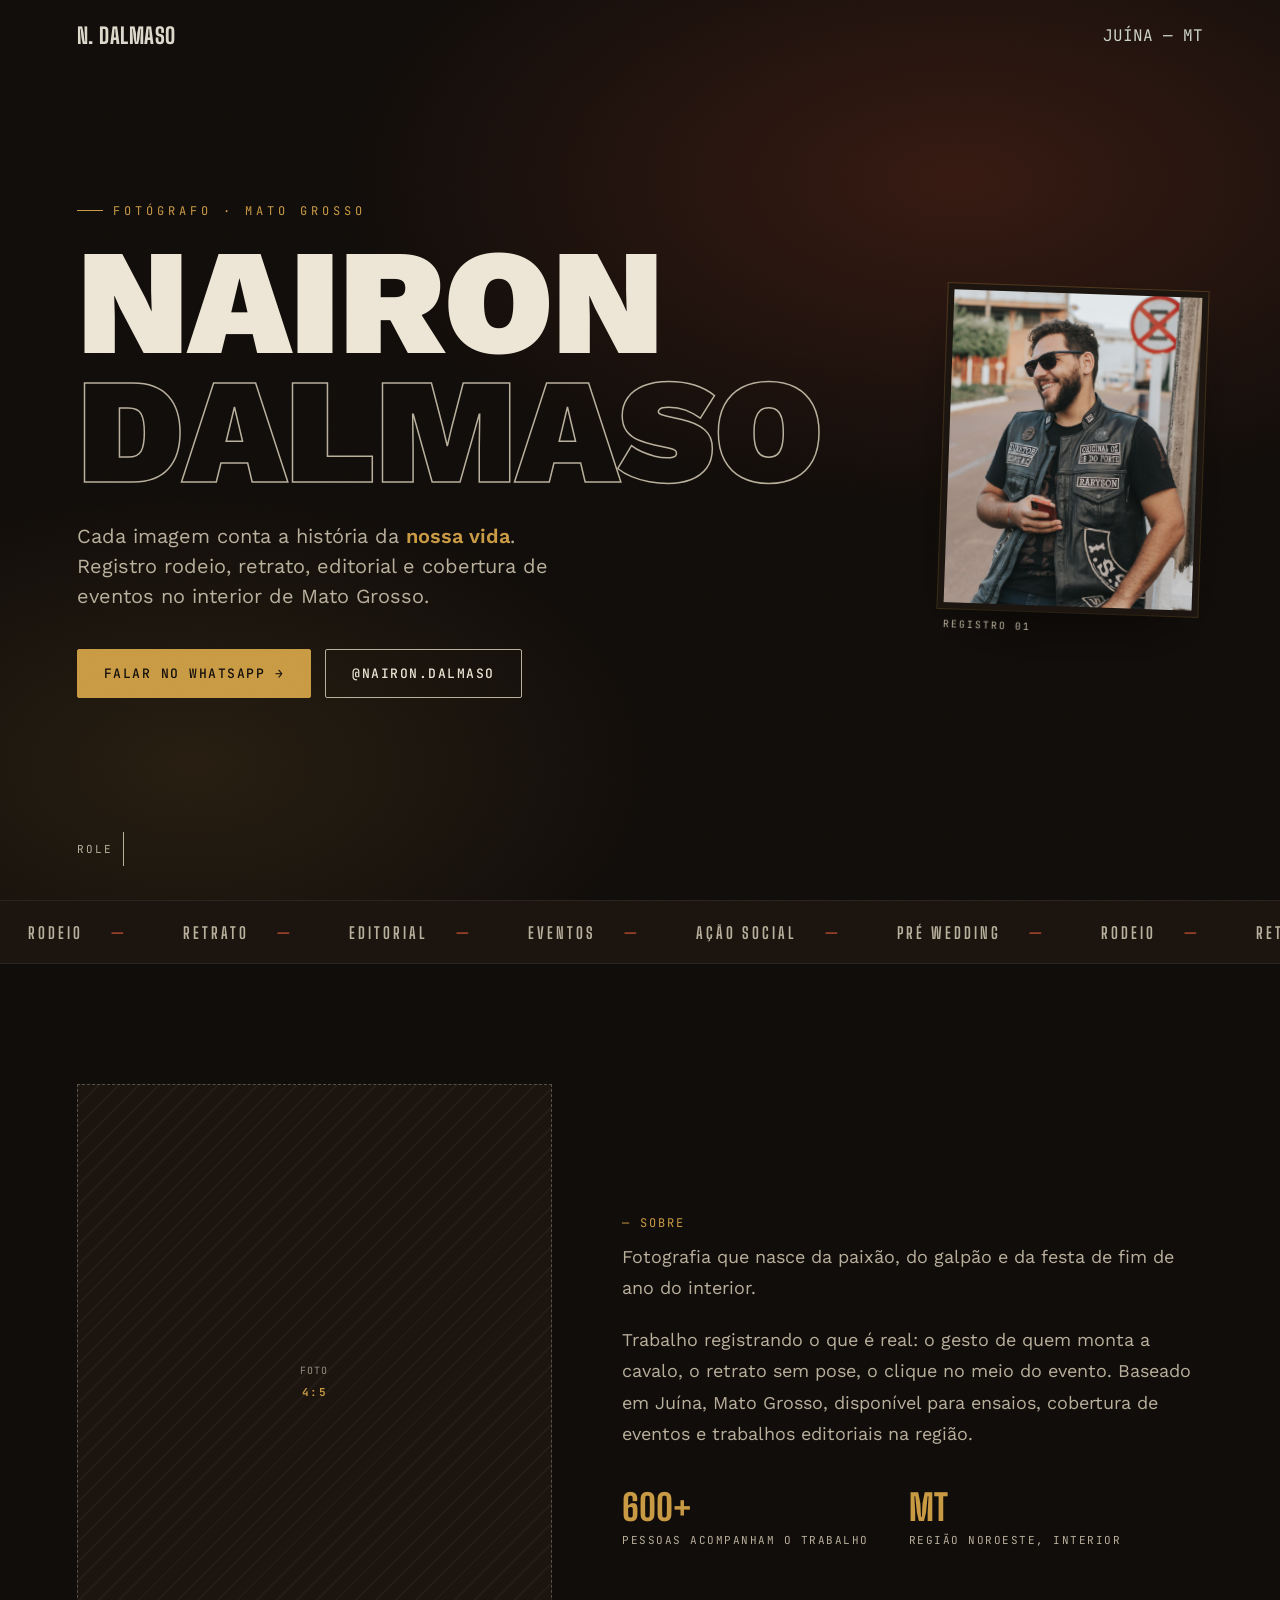
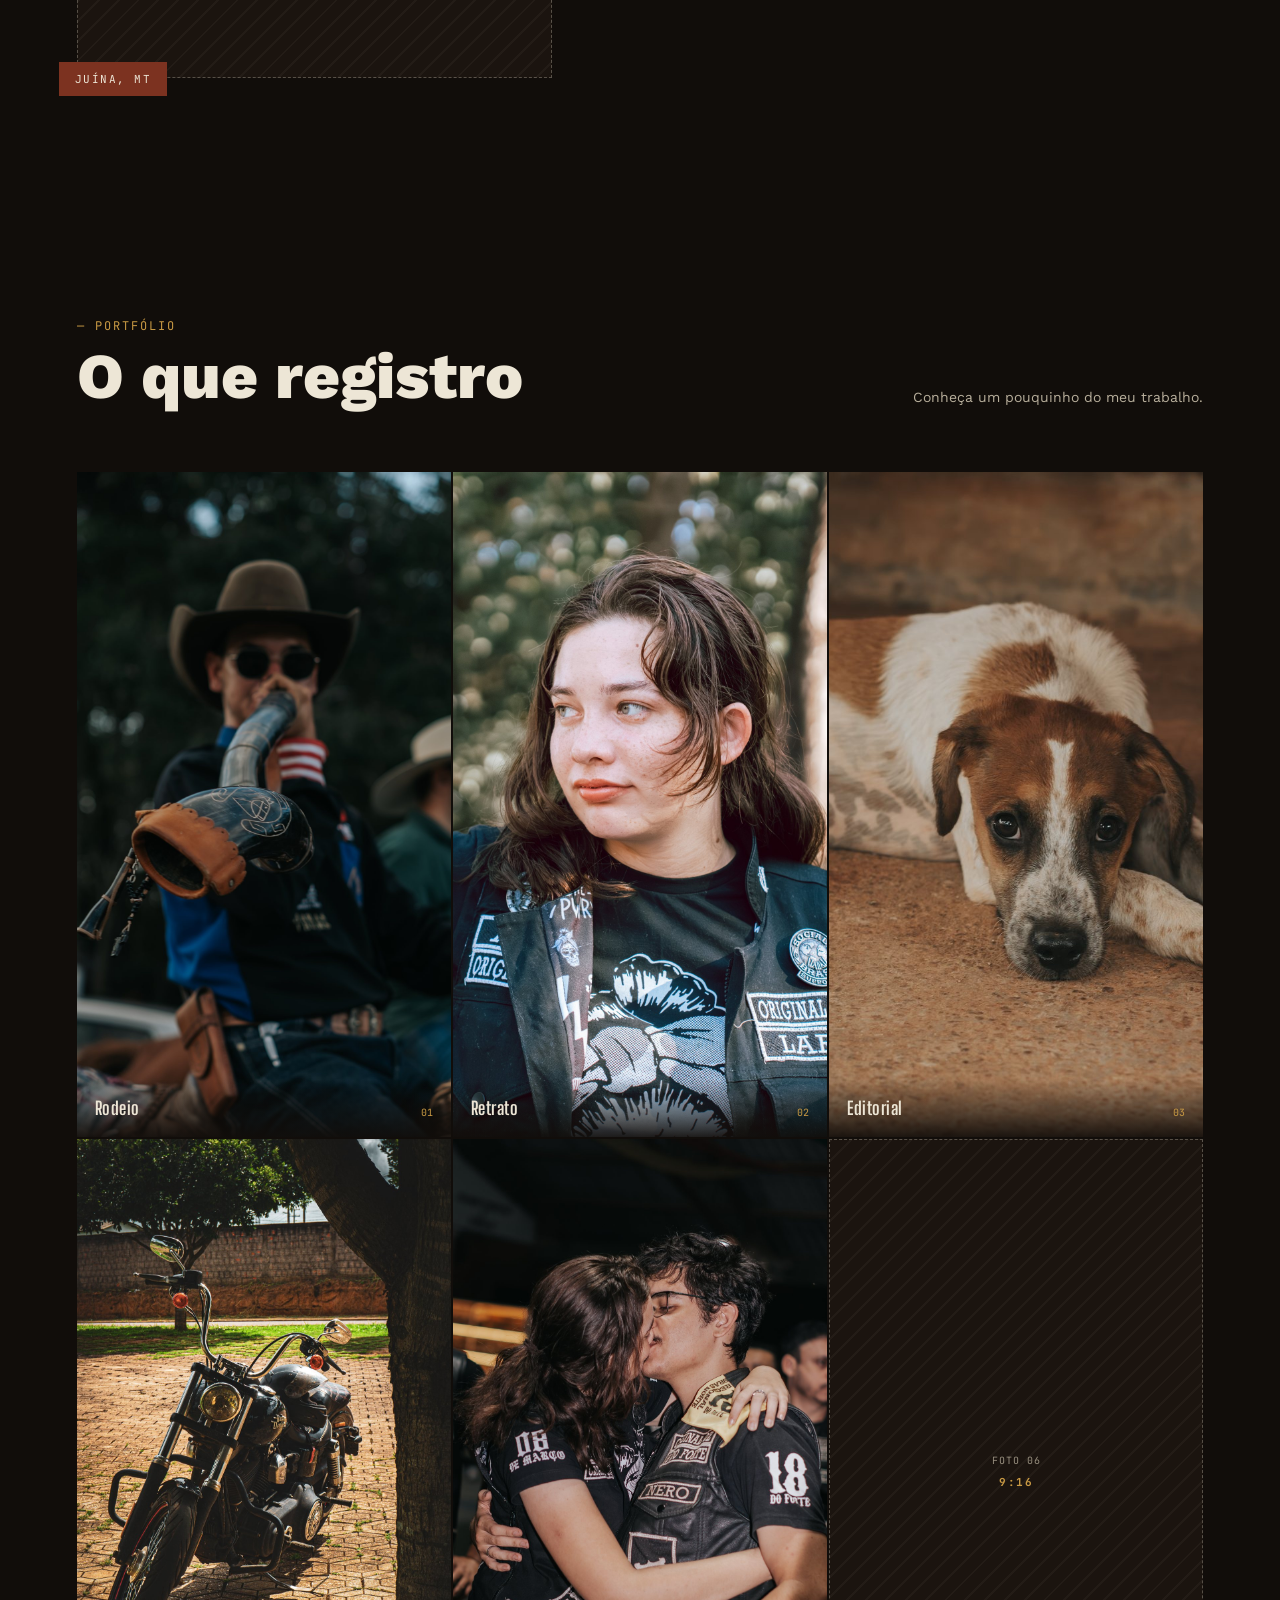
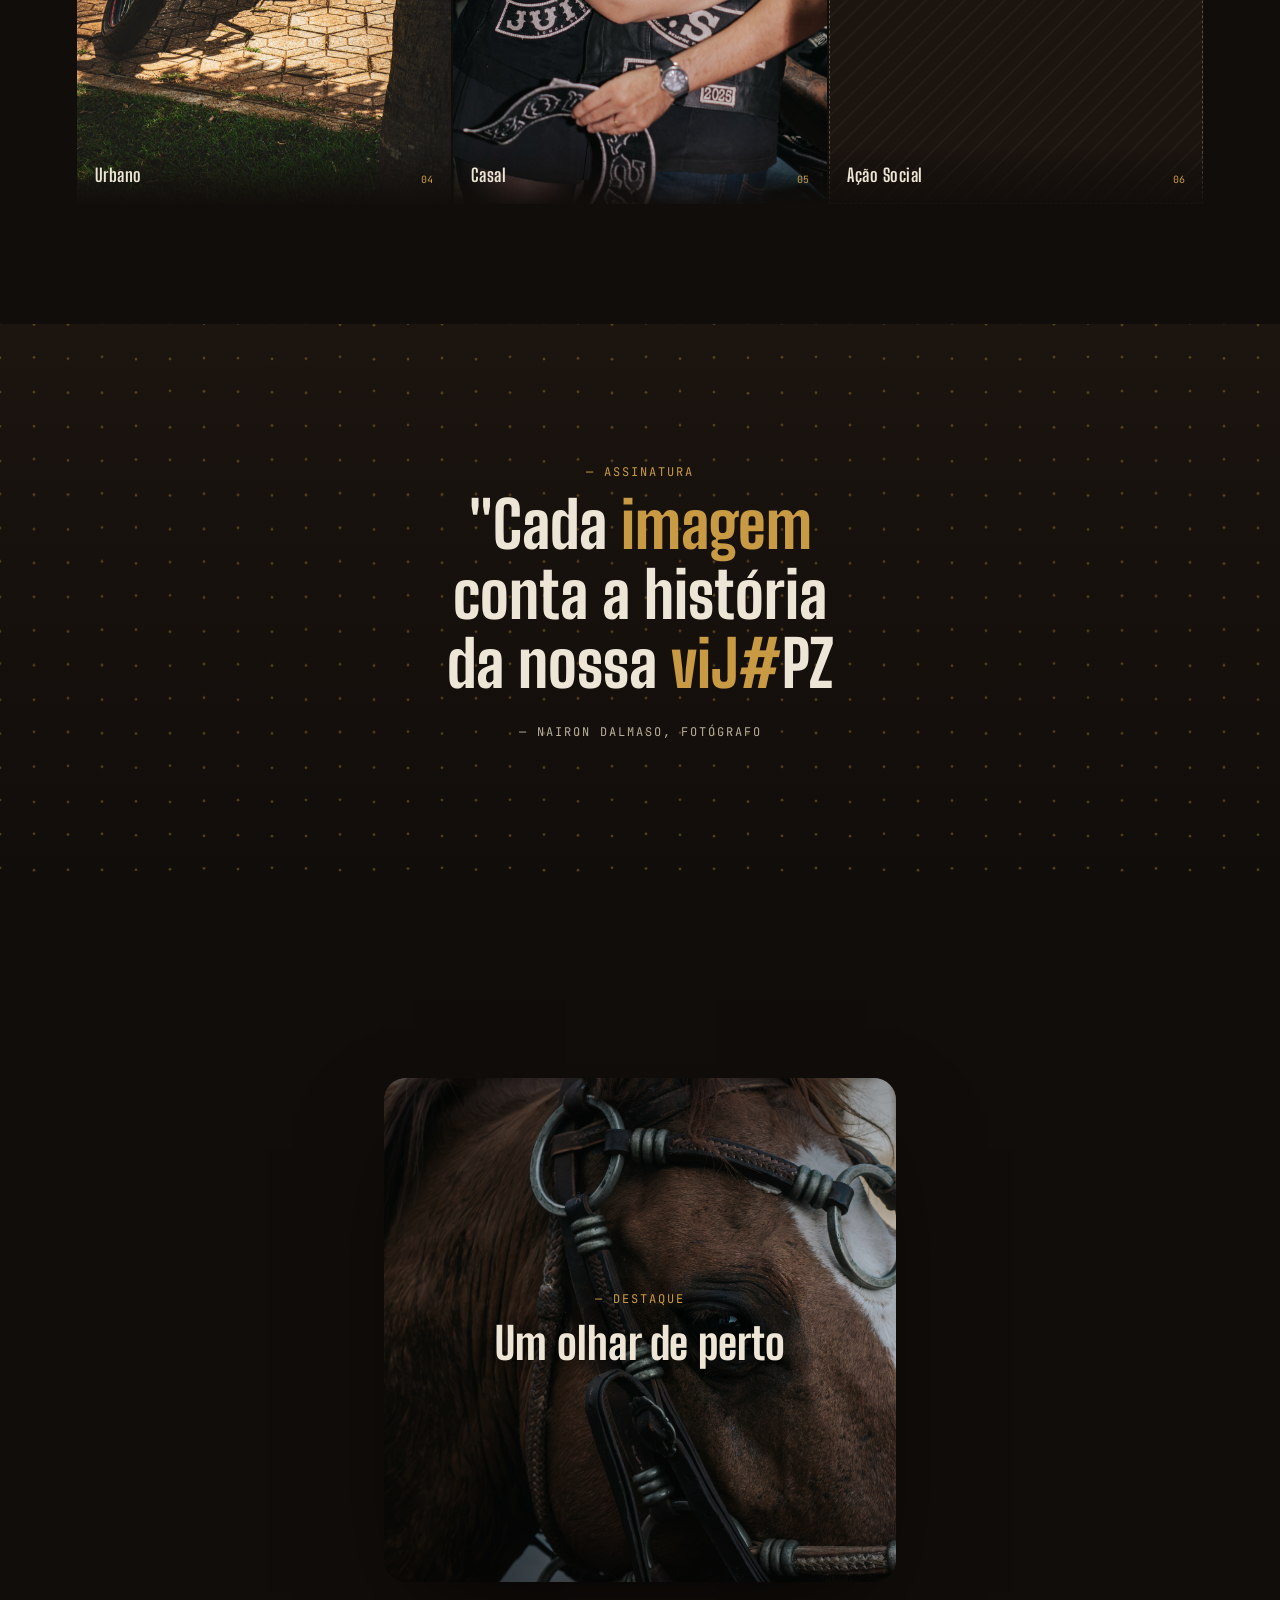
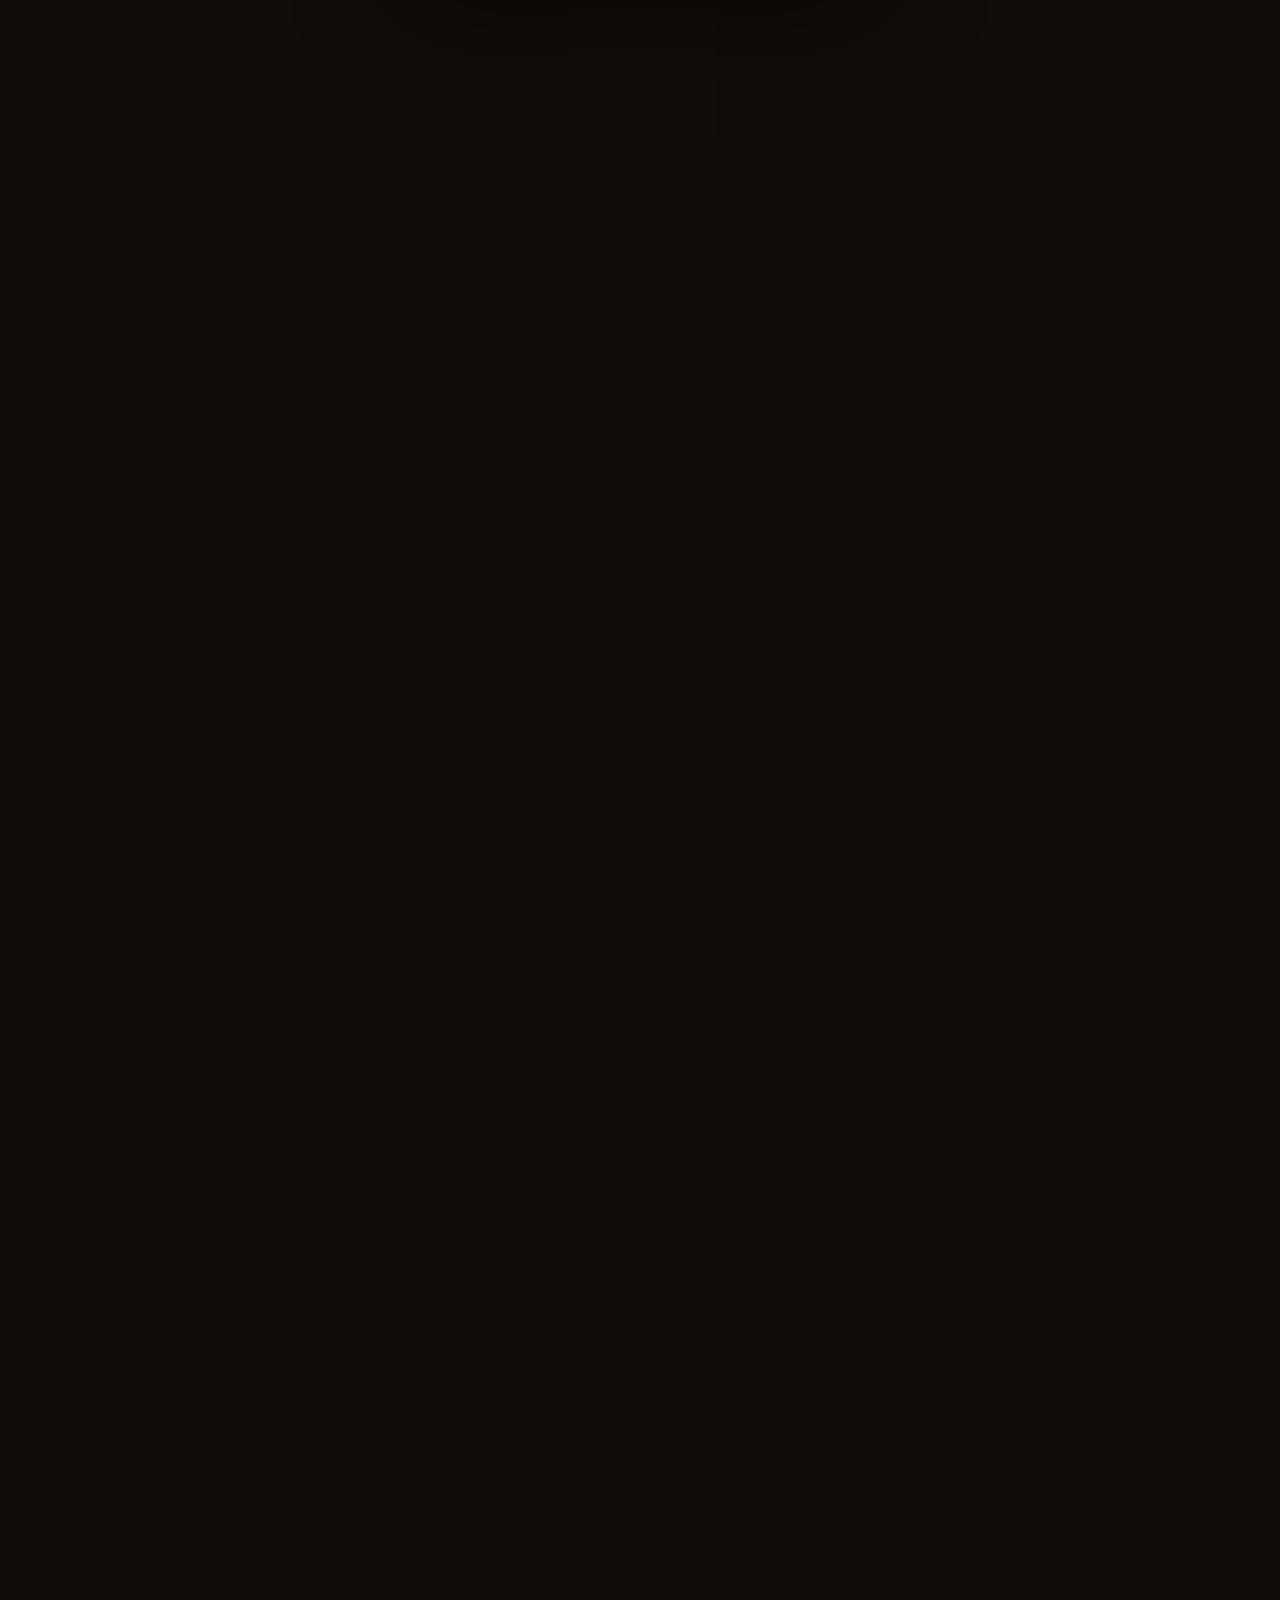
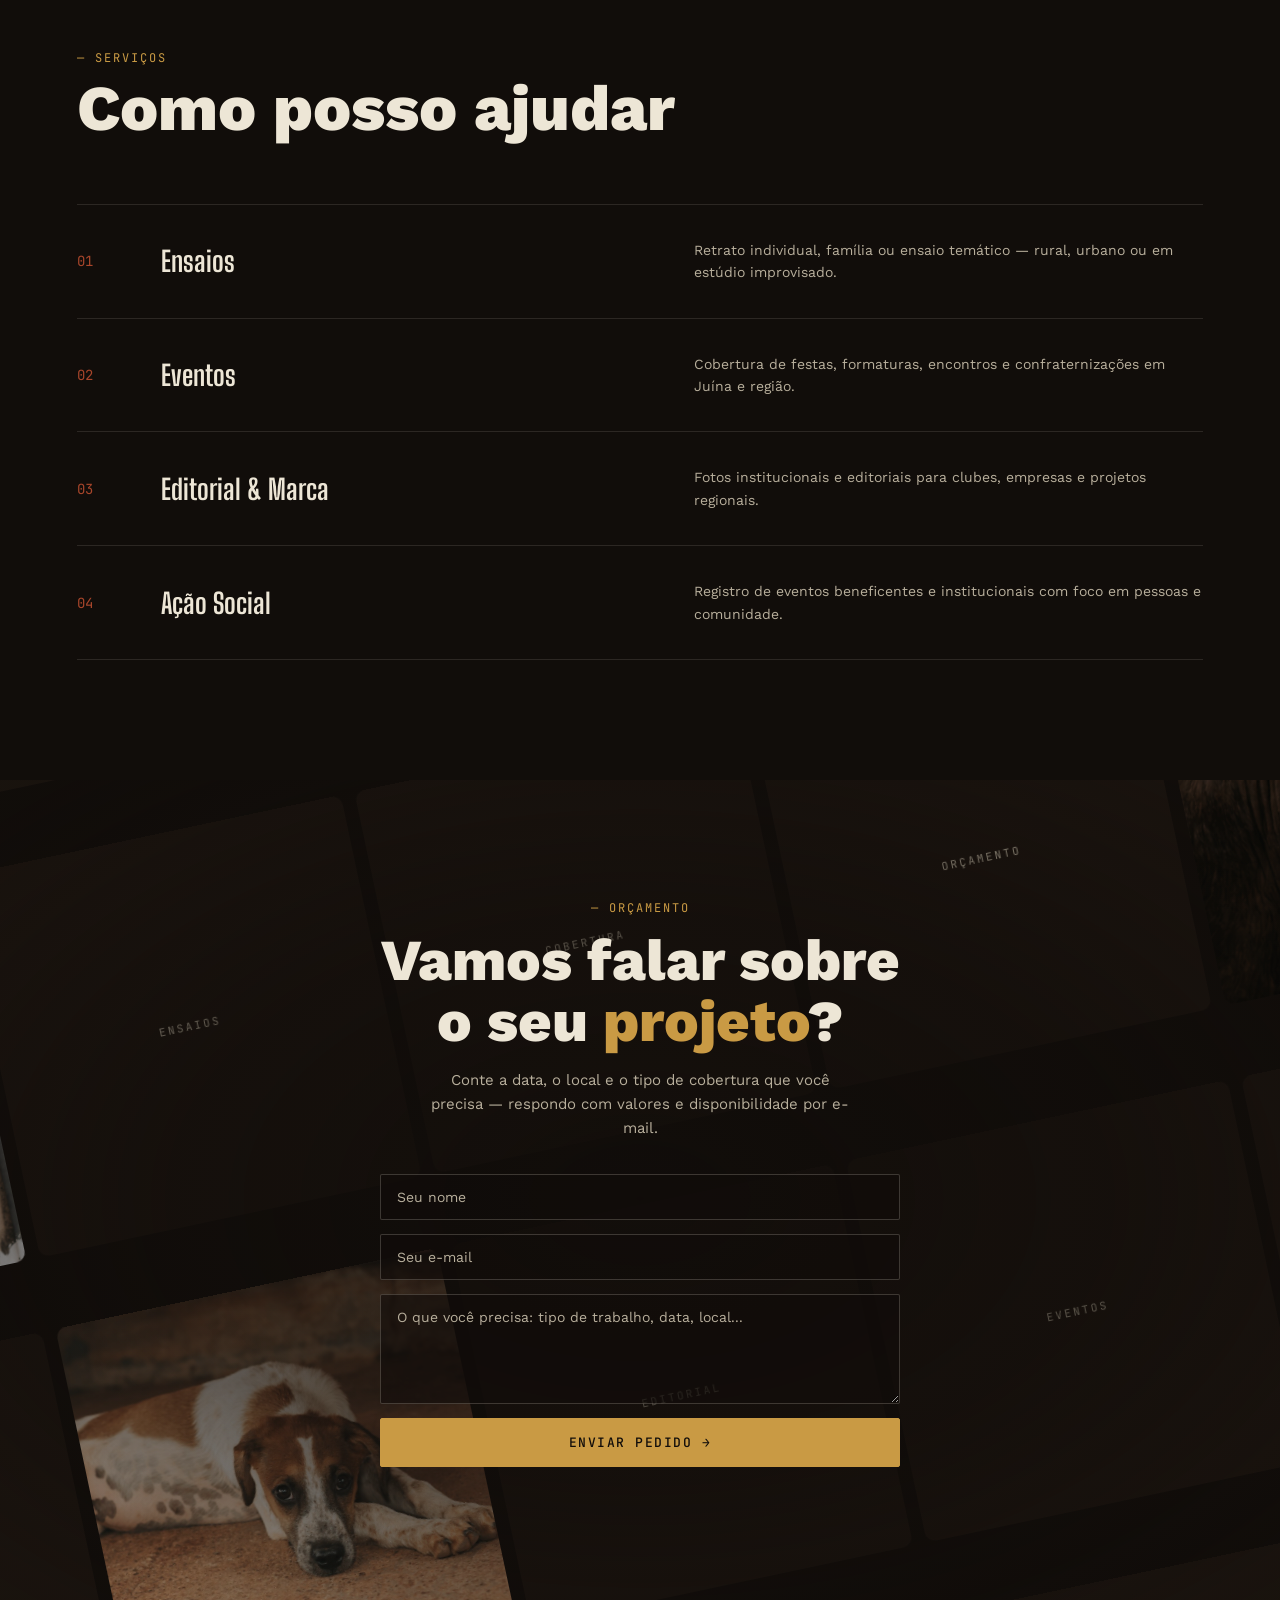
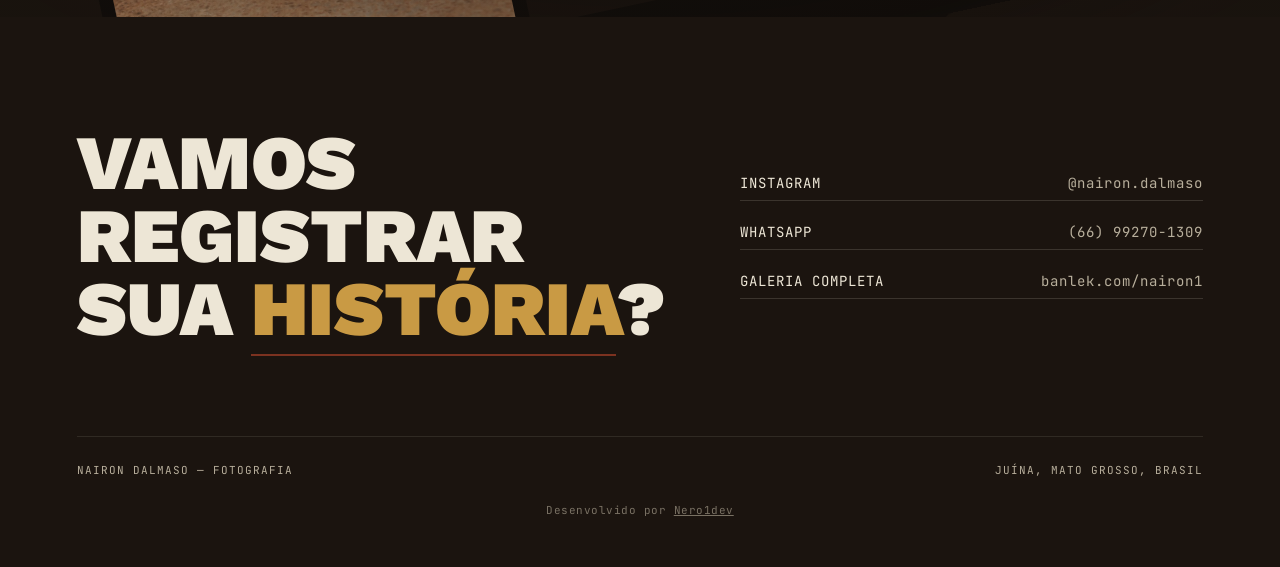
==== index.html @ f79891b9 "Separate CSS and classic JS into external files Splits the inline <style> block into style.css and t" ====
<!--
  ============================================================
  LANDING PAGE — NAIRON DALMASO (FOTOGRAFIA)
  ============================================================
  Guia rápido pra editar:
  - Cores/fontes: lá em cima no <style>, dentro de ":root"
  - Trocar foto: procure uma div com classe "ph" (placeholder)
    e troque por: <img src="sua-foto.jpg" alt="descrição">
  - Trocar WhatsApp: busque "5566992701309" (aparece 3x)
  - Cada seção do site está marcada com um comentário
    SEÇÃO: nome antes dela
  ============================================================
-->

<!DOCTYPE html>
<html lang="pt-BR">
<head>
<meta charset="UTF-8">
<meta name="viewport" content="width=device-width, initial-scale=1.0">
<title>Nairon Dalmaso — Fotografia | Juína, MT</title>
<meta name="description" content="Fotógrafo Nairon Dalmaso, baseado em Juína, MT. Cobertura de rodeio, retrato, editorial, eventos e pré-wedding no interior de Mato Grosso.">
<meta property="og:type" content="website">
<meta property="og:title" content="Nairon Dalmaso — Fotografia | Juína, MT">
<meta property="og:description" content="Fotógrafo Nairon Dalmaso, baseado em Juína, MT. Cobertura de rodeio, retrato, editorial, eventos e pré-wedding no interior de Mato Grosso.">
<meta property="og:image" content="https://nairondalmaso.com.br/img/DSC06557.jpg">
<meta property="og:url" content="https://nairondalmaso.com.br">
<meta property="og:locale" content="pt_BR">
<meta name="twitter:card" content="summary_large_image">
<meta name="robots" content="index, follow">
<link rel="canonical" href="https://nairondalmaso.com.br">
<script type="application/ld+json">
{
  "@context": "https://schema.org",
  "@type": "Photographer",
  "name": "Nairon Dalmaso",
  "url": "https://nairondalmaso.com.br",
  "image": "https://nairondalmaso.com.br/img/DSC06557.jpg",
  "sameAs": ["https://instagram.com/nairon.dalmaso"],
  "address": {
    "@type": "PostalAddress",
    "addressLocality": "Juína",
    "addressRegion": "MT",
    "addressCountry": "BR"
  },
  "areaServed": "Noroeste de Mato Grosso",
  "telephone": "+5566992701309",
  "makesOffer": [
    {"@type": "Offer", "itemOffered": {"@type": "Service", "name": "Ensaios fotográficos"}},
    {"@type": "Offer", "itemOffered": {"@type": "Service", "name": "Cobertura de eventos"}},
    {"@type": "Offer", "itemOffered": {"@type": "Service", "name": "Fotografia editorial e de marca"}},
    {"@type": "Offer", "itemOffered": {"@type": "Service", "name": "Cobertura de rodeio"}}
  ]
}
</script>
<link rel="icon" href="favicon.ico" sizes="any">
<link rel="icon" type="image/png" sizes="96x96" href="favicon-96.png">
<link rel="icon" type="image/svg+xml" href="camera.svg">
<link rel="preconnect" href="https://fonts.googleapis.com">
<link href="https://fonts.googleapis.com/css2?family=Big+Shoulders+Display:wght@600;800;900&family=Work+Sans:wght@400;500;600&family=JetBrains+Mono:wght@400;500&display=swap" rel="stylesheet">
<link rel="stylesheet" href="style.css">
</head>
<body>
<div class="grain"></div>

<!-- CABEÇALHO FIXO: seu nome + localização, some ao rolar por cima do texto -->
<header>
  <div class="logo">N. DALMASO</div>
  <nav class="mono">JUÍNA — MT</nav>
</header>

<!-- SEÇÃO: HERO (primeira tela, nome grande + chamada) -->
<section class="hero">
  <div class="hero-strands" id="heroStrands" aria-hidden="true"></div>
  <div class="hero-eyebrow mono">FOTÓGRAFO · MATO GROSSO</div>
  <h1 id="warpTitle">
    <span class="warp-solid"><span class="fold-text-segment"><span class="fold-text-piece" data-fold-hinge="top"><span class="warp-letter">N</span></span></span><span class="fold-text-segment"><span class="fold-text-piece" data-fold-hinge="top"><span class="warp-letter">A</span></span></span><span class="fold-text-segment"><span class="fold-text-piece" data-fold-hinge="top"><span class="warp-letter">I</span></span></span><span class="fold-text-segment"><span class="fold-text-piece" data-fold-hinge="top"><span class="warp-letter">R</span></span></span><span class="fold-text-segment"><span class="fold-text-piece" data-fold-hinge="top"><span class="warp-letter">O</span></span></span><span class="fold-text-segment"><span class="fold-text-piece" data-fold-hinge="top"><span class="warp-letter">N</span></span></span></span>
    <br>
    <span class="warp-outline"><span class="fold-text-segment"><span class="fold-text-piece" data-fold-hinge="top"><span class="warp-letter">D</span></span></span><span class="fold-text-segment"><span class="fold-text-piece" data-fold-hinge="top"><span class="warp-letter">A</span></span></span><span class="fold-text-segment"><span class="fold-text-piece" data-fold-hinge="top"><span class="warp-letter">L</span></span></span><span class="fold-text-segment"><span class="fold-text-piece" data-fold-hinge="top"><span class="warp-letter">M</span></span></span><span class="fold-text-segment"><span class="fold-text-piece" data-fold-hinge="top"><span class="warp-letter">A</span></span></span><span class="fold-text-segment"><span class="fold-text-piece" data-fold-hinge="top"><span class="warp-letter">S</span></span></span><span class="fold-text-segment"><span class="fold-text-piece" data-fold-hinge="top"><span class="warp-letter">O</span></span></span></span>
  </h1>
  <p class="hero-tagline">Cada imagem conta a história da <b>nossa vida</b>. Registro rodeio, retrato, editorial e cobertura de eventos no interior de Mato Grosso.</p>
  <div class="hero-cta">
    <!-- link do WhatsApp (1/3) — troque o número se precisar -->
    <a class="btn btn-solid" href="https://wa.me/5566992701309" target="_blank">FALAR NO WHATSAPP →</a>
    <a class="btn btn-ghost" href="https://instagram.com/nairon.dalmaso" target="_blank">@NAIRON.DALMASO</a>
  </div>
  <!-- FOTO DE DESTAQUE: troque a div.ph abaixo por
       <img src="sua-foto.jpg" alt="Nairon Dalmaso"> — proporção 4:5 -->
  <div class="hero-frame-wrap">
    <div class="hero-frame" id="tiltFrame">
      <img src="img/DSC04158.jpg" alt="Nairon Dalmaso" class="ph" width="1600" height="2000" fetchpriority="high">
      <div class="tilt-glare"></div>
    </div>
  </div>
  <div class="scroll-cue"><span>ROLE</span><div class="line"></div></div>
</section>

<!-- FAIXA ANIMADA com suas categorias de trabalho (edite os <span> pra mudar as palavras) -->
<div class="road">
  <div class="road-track mono" id="roadTrack">
    <span>RODEIO</span><span>RETRATO</span><span>EDITORIAL</span><span>EVENTOS</span><span>AÇÃO SOCIAL</span><span>PRÉ WEDDING</span>
  </div>
</div>

<!-- SEÇÃO: SOBRE (sua foto + texto de apresentação) -->
<section class="sobre" id="sobre">
  <div class="sobre-rays" id="sobreRays" aria-hidden="true"></div>
  <!-- FOTO SOBRE: troque a div.ph por <img src="sua-foto.jpg" alt="..."> -->
  <div class="sobre-img" data-reveal>
    <div class="ph">
      <span>FOTO</span>
      <b>4:5</b>
    </div>
    <div class="tag mono">JUÍNA, MT</div>
  </div>
  <!-- texto de apresentação — edite os <p> livremente -->
  <div class="sobre-text" data-reveal>
    <span class="section-num">— SOBRE</span>
    <p>Fotografia que nasce da paixão, do galpão e da festa de fim de ano do interior.</p>
    <p>Trabalho registrando o que é real: o gesto de quem monta a cavalo, o retrato sem pose, o clique no meio do evento. Baseado em Juína, Mato Grosso, disponível para ensaios, cobertura de eventos e trabalhos editoriais na região.</p>
    <div class="stats">
      <div><b>600+</b><span>PESSOAS ACOMPANHAM O TRABALHO</span></div>
      <div><b>MT</b><span>REGIÃO NOROESTE, INTERIOR</span></div>
    </div>
  </div>
</section>

<!-- SEÇÃO: PORTFÓLIO (grade de 6 fotos)
     Pra cada "cell": troque a div.ph por <img src="foto.jpg" alt="...">
     O texto dentro de <div class="label"><b>...</b></div> é a legenda que aparece por cima da foto -->
<section id="portfolio">
  <div class="section-head">
    <div>
      <span class="section-num">— PORTFÓLIO</span>
      <h2>O que registro</h2>
    </div>
    <p>Conheça um pouquinho do meu trabalho.</p>
  </div>
  <div class="grid">
    <!-- foto 1 -->
    <div class="cell"><img src="img/DSC08897.jpg" alt="Foto cara tocando berrante" width="1125" height="2000" loading="lazy"><div class="label"><b>Rodeio</b><span>01</span></div></div>
    <!-- foto 2 -->
    <div class="cell"><img src="img/DSC06557.jpg" alt="Mulher bonita olhando para lado" width="1126" height="2000" loading="lazy"><div class="label"><b>Retrato</b><span>02</span></div></div>
    <!-- foto 3 -->
    <div class="cell"><img src="img/DSC6428.jpg" alt="Cachorro deitado no chão olhando para a câmera" width="2000" height="1125" loading="lazy"><div class="label"><b>Editorial</b><span>03</span></div></div>
    <!-- foto 4 -->
    <div class="cell"><img src="img/DSC02504.jpg" alt="Motocicleta estacionada em calçada de pedras à sombra de uma árvore" width="1125" height="2000" loading="lazy"><div class="label"><b>Urbano</b><span>04</span></div></div>
    <!-- foto 5 -->
    <div class="cell"><img src="img/DSC07061.jpg" alt="Casal se beijando vestindo jaquetas de motoclube" width="1125" height="2000" loading="lazy"><div class="label"><b>Casal</b><span>05</span></div></div>
    <!-- foto 6 -->
    <div class="cell"><div class="ph"><span>FOTO 06</span><b>9:16</b></div><div class="label"><b>Ação Social</b><span>06</span></div></div>
  </div>
</section>

<!-- SEÇÃO: CITAÇÃO DE ASSINATURA (frase de efeito, do seu próprio material) -->
<section class="citacao">
  <canvas id="dotFieldCanvas"></canvas>
  <span class="section-num">— ASSINATURA</span>
  <blockquote>"Cada <span class="hl">imagem</span><br>conta a história<br>da nossa <span class="hl">vida</span>."</blockquote>
  <cite>— NAIRON DALMASO, FOTÓGRAFO</cite>
</section>

<!-- SEÇÃO: SCROLL EXPAND (a foto começa pequena e cresce até tela cheia conforme rola — troque a foto abaixo por outra se quiser) -->
<section class="scroll-expand" id="scrollExpand">
  <div class="scroll-expand-sticky" id="scrollExpandSticky">
    <div class="scroll-expand-media" id="scrollExpandMedia">
      <img src="img/DSC02517.jpg" alt="Foto em destaque — Nairon Dalmaso" width="3375" height="6000" loading="lazy">
    </div>
    <div class="scroll-expand-caption" id="scrollExpandCaption">
      <span class="section-num">— DESTAQUE</span>
      <h3>Um olhar de perto</h3>
    </div>
  </div>
</section>

<!-- SEÇÃO: SERVIÇOS (lista do que você oferece — pode adicionar/remover blocos "servico-item") -->
<section id="servicos">
  <div class="section-head">
    <div>
      <span class="section-num">— SERVIÇOS</span>
      <h2>Como posso ajudar</h2>
    </div>
  </div>
  <div class="servicos-list">
    <div class="servico-item">
      <span class="num mono">01</span>
      <h3>Ensaios</h3>
      <p>Retrato individual, família ou ensaio temático — rural, urbano ou em estúdio improvisado.</p>
    </div>
    <div class="servico-item">
      <span class="num mono">02</span>
      <h3>Eventos</h3>
      <p>Cobertura de festas, formaturas, encontros e confraternizações em Juína e região.</p>
    </div>
    <div class="servico-item">
      <span class="num mono">03</span>
      <h3>Editorial &amp; Marca</h3>
      <p>Fotos institucionais e editoriais para clubes, empresas e projetos regionais.</p>
    </div>
    <div class="servico-item">
      <span class="num mono">04</span>
      <h3>Ação Social</h3>
      <p>Registro de eventos beneficentes e institucionais com foco em pessoas e comunidade.</p>
    </div>
  </div>
</section>

<!-- SEÇÃO: ORÇAMENTO (grade de fotos animada de fundo + formulário que manda e-mail via Web3Forms,
     sem precisar de servidor próprio — chave de acesso pega em web3forms.com) -->
<section class="orcamento" id="orcamento">
  <div class="orcamento-grid" id="orcamentoGrid" aria-hidden="true"></div>
  <div class="orcamento-overlay"></div>
  <div class="orcamento-content">
    <span class="section-num">— ORÇAMENTO</span>
    <h2>Vamos falar sobre<br>o seu <span class="hl">projeto</span>?</h2>
    <p>Conte a data, o local e o tipo de cobertura que você precisa — respondo com valores e disponibilidade por e-mail.</p>
    <form class="orcamento-form" id="orcamentoForm">
      <input type="hidden" name="access_key" value="8a1a8f77-115a-4775-97c7-143ea7039fea">
      <input type="hidden" name="subject" value="Novo pedido de orçamento — site">
      <input type="checkbox" name="botcheck" style="display:none" tabindex="-1" autocomplete="off">
      <input type="text" name="name" placeholder="Seu nome" required>
      <input type="email" name="email" placeholder="Seu e-mail" required>
      <textarea name="message" placeholder="O que você precisa: tipo de trabalho, data, local..." required></textarea>
      <button type="submit" class="btn btn-solid">ENVIAR PEDIDO →</button>
      <span class="orcamento-status mono" id="orcamentoStatus" role="status"></span>
    </form>
  </div>
</section>

<!-- SEÇÃO: CONTATO / RODAPÉ — link do WhatsApp (2/3 e 3/3) e Instagram/galeria -->
<footer id="contato">
  <div class="contato-top">
    <h2>VAMOS REGISTRAR<br>SUA <a href="https://wa.me/5566992701309" target="_blank">HISTÓRIA</a>?</h2>
    <div class="contato-links">
      <a href="https://instagram.com/nairon.dalmaso" target="_blank">INSTAGRAM <span>@nairon.dalmaso</span></a>
      <a href="https://wa.me/5566992701309" target="_blank">WHATSAPP <span>(66) 99270-1309</span></a>
      <a href="https://banlek.com/nairon1" target="_blank">GALERIA COMPLETA <span>banlek.com/nairon1</span></a>
    </div>
  </div>
  <div class="foot-bottom">
    <span>NAIRON DALMASO — FOTOGRAFIA</span>
    <span>JUÍNA, MATO GROSSO, BRASIL</span>
  </div>
  <div class="foot-credit">Desenvolvido por <a href="https://github.com/Nero1Dev" target="_blank">Nero1dev</a></div>
</footer>

<!-- LIGHTBOX: estrutura do visualizador de fotos em tela cheia (não precisa mexer) -->
<div class="lightbox" id="lightbox">
  <span class="lightbox-close" id="lightboxClose">&times;</span>
  <span class="lightbox-arrow lightbox-prev" id="lightboxPrev">
    <svg viewBox="0 0 24 24" fill="none" stroke-width="2" stroke-linecap="round" stroke-linejoin="round"><polyline points="15 18 9 12 15 6"></polyline></svg>
  </span>
  <img id="lightboxImg" src="" alt="">
  <span class="lightbox-arrow lightbox-next" id="lightboxNext">
    <svg viewBox="0 0 24 24" fill="none" stroke-width="2" stroke-linecap="round" stroke-linejoin="round"><polyline points="9 18 15 12 9 6"></polyline></svg>
  </span>
</div>

<script src="script.js"></script>
<!-- FOLD TEXT: cada letra do título dobra pra dentro como papel se abrindo, uma vez,
     assim que a página carrega (efeito inspirado no reactbits.dev/text-animations/fold-text).
     Roda por cima da mesma estrutura de letras do warp-text acima — o hover continua
     funcionando normalmente depois que a animação de entrada termina. -->
<script type="module">
  import { gsap } from 'https://esm.sh/gsap@3.15.0';

  const foldPieces = document.querySelectorAll('#warpTitle .fold-text-piece');
  if (foldPieces.length) {
    const reduceMotion = window.matchMedia('(prefers-reduced-motion: reduce)').matches;
    const HINGE_ORIGIN = '50% 0%';
    const HINGE_ROTATE_X = -92;
    const duration = reduceMotion ? 0.22 : 0.65;
    const stagger = reduceMotion ? 0.02 : 0.045;

    gsap.fromTo(foldPieces, {
      opacity: 0,
      rotateX: reduceMotion ? 0 : HINGE_ROTATE_X,
      transformOrigin: HINGE_ORIGIN,
      '--fold-crease': reduceMotion ? 0 : 0.55
    }, {
      opacity: 1,
      rotateX: 0,
      '--fold-crease': 0,
      duration,
      ease: reduceMotion ? 'power1.out' : 'power3.out',
      stagger,
      clearProps: 'willChange'
    });
  }
</script>
<!-- STRANDS: fundo animado em WebGL atrás do texto da hero (efeito inspirado no
     reactbits.dev/backgrounds/strands, portado de React pra JS puro já que o
     site não usa build step; carrega a lib "ogl" via CDN em módulo ES).
     Desligado em telas pequenas e quando o usuário prefere menos animação. -->
<script type="module">
  import { Renderer, Program, Mesh, Color, Triangle, RenderTarget } from 'https://esm.sh/ogl@1.0.11';

  const heroStrandsEl = document.getElementById('heroStrands');
  const heroPrefersReducedMotion = window.matchMedia('(prefers-reduced-motion: reduce)').matches;

  if (heroStrandsEl && !heroPrefersReducedMotion && window.innerWidth > 820) {
    initStrands(heroStrandsEl, {
      colors: ['#C99A44', '#A8462B', '#7C3220'],
      count: 3,
      speed: 0.35,
      amplitude: 1,
      waviness: 1,
      thickness: 0.6,
      glow: 2,
      taper: 3,
      spread: 1.2,
      hueShift: 0,
      intensity: 0.45,
      saturation: 1.1,
      opacity: 0.55,
      scale: 1.6,
      glass: false,
      refraction: 1,
      dispersion: 1,
      glassSize: 1
    });
  }

  function initStrands(container, opts) {
    const MAX_STRANDS = 12;
    const MAX_COLORS = 8;

    const VERT = `#version 300 es
in vec2 position;
void main() {
  gl_Position = vec4(position, 0.0, 1.0);
}
`;

    const FRAG = `#version 300 es
precision highp float;

uniform float uTime;
uniform vec2 uResolution;
uniform vec3 uColors[${MAX_COLORS}];
uniform int uColorCount;
uniform int uStrandCount;
uniform float uSpeed;
uniform float uAmplitude;
uniform float uWaviness;
uniform float uThickness;
uniform float uGlow;
uniform float uTaper;
uniform float uSpread;
uniform float uHueShift;
uniform float uIntensity;
uniform float uOpacity;
uniform float uScale;
uniform float uSaturation;

out vec4 fragColor;

const float PI = 3.14159265;

vec3 spectrum(float t) {
  return 0.5 + 0.5 * cos(2.0 * PI * (t + vec3(0.00, 0.33, 0.67)));
}

vec3 samplePalette(float t) {
  t = fract(t);
  float scaled = t * float(uColorCount);
  int idx = int(floor(scaled));
  float blend = fract(scaled);
  int nextIdx = idx + 1;
  if (nextIdx >= uColorCount) nextIdx = 0;
  return mix(uColors[idx], uColors[nextIdx], blend);
}

vec3 strandColor(float t) {
  if (uColorCount > 0) return samplePalette(t);
  return spectrum(t);
}

void main() {
  vec2 uv = (gl_FragCoord.xy - 0.5 * uResolution) / uResolution.y;
  uv /= max(uScale, 0.0001);

  float e = 0.06 + uIntensity * 0.94;
  float env = pow(max(cos(uv.x * PI * 1.3), 0.0), uTaper);

  vec3 col = vec3(0.0);

  for (int i = 0; i < ${MAX_STRANDS}; i++) {
    if (i >= uStrandCount) break;

    float fi = float(i);
    float ph = fi * 1.7 * uSpread;
    float freq = (2.0 + fi * 0.35) * uWaviness;
    float spd = 1.4 + fi * 1.2;

    float tt = uTime * uSpeed;
    float w = sin(uv.x * freq + tt * spd + ph) * 0.60
            + sin(uv.x * freq * 1.1 - tt * spd * 0.7 + ph * 1.7) * 0.40;

    float amp = (0.1 + 0.02 * e) * env * uAmplitude;
    float y = w * amp;

    float d = abs(uv.y - y);
    float thick = (0.001 + 0.05 * e) * (0.35 + env) * uThickness;
    float g = thick / (d + thick * 0.45);
    g = g * g;

    float h = fi / float(uStrandCount) + uv.x * 0.30 + uTime * 0.04 + uHueShift;
    col += strandColor(h) * g * env;
  }

  col *= 0.45 + 0.7 * e;
  col = 1.0 - exp(-col * uGlow);

  float gray = dot(col, vec3(0.2126, 0.7152, 0.0722));
  col = max(mix(vec3(gray), col, uSaturation), 0.0);

  float lum = max(max(col.r, col.g), col.b);
  float alpha = clamp(lum, 0.0, 1.0) * uOpacity;

  fragColor = vec4(col * uOpacity, alpha);
}
`;

    const GLASS_FRAG = `#version 300 es
precision highp float;

uniform sampler2D uScene;
uniform vec2 uResolution;
uniform float uRadius;
uniform float uRefraction;
uniform float uDispersion;

out vec4 fragColor;

vec2 toUv(vec2 p) {
  return p * (uResolution.y / uResolution) + 0.5;
}

void main() {
  vec2 p = (gl_FragCoord.xy - 0.5 * uResolution) / uResolution.y;
  float d = length(p);
  float r = uRadius;

  float edge = fwidth(d) * 1.5;
  float mask = 1.0 - smoothstep(r - edge, r + edge, d);
  if (mask <= 0.0) {
    fragColor = vec4(0.0);
    return;
  }

  float z = sqrt(max(r * r - d * d, 0.0)) / r;
  float nd = d / r;

  vec2 dir = d > 0.0 ? p / d : vec2(0.0);
  float lens = smoothstep(0.85, 1.0, nd) * pow(nd, 6.0);
  vec2 offset = -dir * lens * uRefraction * 0.15;
  vec2 disp = -dir * lens * uDispersion * 0.012;

  vec3 light;
  light.r = texture(uScene, toUv(p + offset - disp)).r;
  light.g = texture(uScene, toUv(p + offset)).g;
  light.b = texture(uScene, toUv(p + offset + disp)).b;

  float fres = pow(1.0 - z, 3.0);
  vec3 rim = vec3(1.0) * fres * 0.18;

  vec2 lightDir = normalize(vec2(-0.55, 0.6));
  float spec = pow(max(dot(p / max(r, 1e-4), lightDir), 0.0), 6.0);
  spec *= smoothstep(r, r * 0.55, d);

  vec3 emissive = light + rim + vec3(spec) * 0.4;
  float emissiveA = clamp(max(max(emissive.r, emissive.g), emissive.b), 0.0, 1.0);

  float bodyA = 0.05 + fres * 0.05;

  float outA = emissiveA + bodyA * (1.0 - emissiveA);
  vec3 outRGB = emissive;

  outRGB *= mask;
  outA *= mask;

  fragColor = vec4(outRGB, outA);
}
`;

    function buildPalette(colors) {
      const filled = colors && colors.length ? colors : ['#ffffff'];
      const padded = [];
      for (let i = 0; i < MAX_COLORS; i++) {
        const hex = filled[i] ?? filled[filled.length - 1];
        const c = new Color(hex);
        padded.push([c.r, c.g, c.b]);
      }
      return padded;
    }

    const renderer = new Renderer({ alpha: true, premultipliedAlpha: true, antialias: true });
    const gl = renderer.gl;
    gl.clearColor(0, 0, 0, 0);
    gl.enable(gl.BLEND);
    gl.blendFunc(gl.ONE, gl.ONE_MINUS_SRC_ALPHA);
    gl.canvas.style.backgroundColor = 'transparent';

    const geometry = new Triangle(gl);
    if (geometry.attributes.uv) delete geometry.attributes.uv;

    const program = new Program(gl, {
      vertex: VERT,
      fragment: FRAG,
      uniforms: {
        uTime: { value: 0 },
        uResolution: { value: [container.offsetWidth, container.offsetHeight] },
        uColors: { value: buildPalette(opts.colors) },
        uColorCount: { value: Math.min(opts.colors.length, MAX_COLORS) },
        uStrandCount: { value: Math.min(opts.count, MAX_STRANDS) },
        uSpeed: { value: opts.speed },
        uAmplitude: { value: opts.amplitude },
        uWaviness: { value: opts.waviness },
        uThickness: { value: opts.thickness },
        uGlow: { value: opts.glow },
        uTaper: { value: opts.taper },
        uSpread: { value: opts.spread },
        uHueShift: { value: opts.hueShift },
        uIntensity: { value: opts.intensity },
        uOpacity: { value: opts.opacity },
        uScale: { value: opts.scale },
        uSaturation: { value: opts.saturation }
      }
    });

    const mesh = new Mesh(gl, { geometry, program });

    const renderTarget = new RenderTarget(gl, {
      width: container.offsetWidth,
      height: container.offsetHeight
    });

    const glassProgram = new Program(gl, {
      vertex: VERT,
      fragment: GLASS_FRAG,
      uniforms: {
        uScene: { value: renderTarget.texture },
        uResolution: { value: [container.offsetWidth, container.offsetHeight] },
        uRadius: { value: 0.46 * opts.glassSize },
        uRefraction: { value: opts.refraction },
        uDispersion: { value: opts.dispersion }
      }
    });
    const glassMesh = new Mesh(gl, { geometry, program: glassProgram });

    container.appendChild(gl.canvas);

    function resize() {
      const width = container.offsetWidth;
      const height = container.offsetHeight;
      renderer.setSize(width, height);
      program.uniforms.uResolution.value = [width, height];
      renderTarget.setSize(width, height);
      glassProgram.uniforms.uResolution.value = [width, height];
    }
    window.addEventListener('resize', resize);
    resize();

    function update(t) {
      requestAnimationFrame(update);
      program.uniforms.uTime.value = t * 0.001;

      if (opts.glass) {
        renderer.render({ scene: mesh, target: renderTarget });
        glassProgram.uniforms.uScene.value = renderTarget.texture;
        renderer.render({ scene: glassMesh });
      } else {
        renderer.render({ scene: mesh });
      }
    }
    requestAnimationFrame(update);
  }
</script>
<!-- GRID MOTION: as linhas da grade acompanham o mouse horizontalmente, cada uma numa
     velocidade/direção diferente (efeito inspirado no reactbits.dev/backgrounds/grid-motion).
     Desligado em telas pequenas e quando o usuário prefere menos animação. -->
<script type="module">
  import { gsap } from 'https://esm.sh/gsap@3.15.0';

  const gridPrefersReducedMotion = window.matchMedia('(prefers-reduced-motion: reduce)').matches;
  const rows = document.querySelectorAll('.orcamento-row');

  if (rows.length && !gridPrefersReducedMotion && window.innerWidth > 820) {
    gsap.ticker.lagSmoothing(0);

    let mouseX = window.innerWidth / 2;
    window.addEventListener('mousemove', e => { mouseX = e.clientX; });

    const maxMoveAmount = 220;
    const baseDuration = 0.8;
    const inertiaFactors = [0.6, 0.4, 0.3, 0.2];

    gsap.ticker.add(() => {
      rows.forEach((row, index) => {
        const direction = index % 2 === 0 ? 1 : -1;
        const moveAmount = ((mouseX / window.innerWidth) * maxMoveAmount - maxMoveAmount / 2) * direction;
        gsap.to(row, {
          x: moveAmount,
          duration: baseDuration + inertiaFactors[index % inertiaFactors.length],
          ease: 'power3.out',
          overwrite: 'auto'
        });
      });
    });
  }
</script>
<!-- TARGET CURSOR: cursor customizado com 4 cantos que "travam" no item de serviço sob o
     mouse (efeito inspirado no reactbits.dev/animations/target-cursor, portado de React
     pra JS puro). Só fica ativo enquanto o mouse está dentro da seção de serviços —
     fora dali o cursor normal do sistema volta. Desligado em telas de toque/mobile. -->
<script type="module">
  import { gsap } from 'https://esm.sh/gsap@3.15.0';

  const servicos = document.getElementById('servicos');
  const isTouchDevice = ('ontouchstart' in window || navigator.maxTouchPoints > 0) && window.innerWidth <= 768;

  if (servicos && !isTouchDevice) {
    const TARGET_SELECTOR = '.servico-item';
    const SPIN_DURATION = 2;
    const HOVER_DURATION = 0.2;
    const CURSOR_COLOR = '#C99A44';
    const BORDER_WIDTH = 3;
    const CORNER_SIZE = 12;

    const cursor = document.createElement('div');
    cursor.className = 'target-cursor-wrapper';
    cursor.innerHTML = `
      <div class="target-cursor-dot" style="background-color:${CURSOR_COLOR}"></div>
      <div class="target-cursor-corner corner-tl" style="border-color:${CURSOR_COLOR}"></div>
      <div class="target-cursor-corner corner-tr" style="border-color:${CURSOR_COLOR}"></div>
      <div class="target-cursor-corner corner-br" style="border-color:${CURSOR_COLOR}"></div>
      <div class="target-cursor-corner corner-bl" style="border-color:${CURSOR_COLOR}"></div>
    `;
    document.body.appendChild(cursor);
    const dot = cursor.querySelector('.target-cursor-dot');
    const corners = cursor.querySelectorAll('.target-cursor-corner');

    let spinTl = null;
    let activeTarget = null;
    let currentLeaveHandler = null;
    let resumeTimeout = null;
    let targetCornerPositions = null;
    let originalCursor = '';
    let active = false;
    const activeStrength = { current: 0 };

    function moveCursor(x, y){
      gsap.to(cursor, { x, y, duration: 0.1, ease: 'power3.out' });
    }

    function createSpinTimeline(){
      if (spinTl) spinTl.kill();
      spinTl = gsap.timeline({ repeat: -1 }).to(cursor, { rotation: '+=360', duration: SPIN_DURATION, ease: 'none' });
    }

    function cleanupTarget(target){
      if (currentLeaveHandler) target.removeEventListener('mouseleave', currentLeaveHandler);
      currentLeaveHandler = null;
    }

    const tickerFn = () => {
      const strength = activeStrength.current;
      if (strength === 0 || !targetCornerPositions) return;
      const cursorX = gsap.getProperty(cursor, 'x');
      const cursorY = gsap.getProperty(cursor, 'y');
      corners.forEach((corner, i) => {
        const currentX = gsap.getProperty(corner, 'x');
        const currentY = gsap.getProperty(corner, 'y');
        const targetX = targetCornerPositions[i].x - cursorX;
        const targetY = targetCornerPositions[i].y - cursorY;
        const finalX = currentX + (targetX - currentX) * strength;
        const finalY = currentY + (targetY - currentY) * strength;
        const duration = strength >= 0.99 ? 0.2 : 0.05;
        gsap.to(corner, { x: finalX, y: finalY, duration, ease: 'power1.out', overwrite: 'auto' });
      });
    };

    function moveHandler(e){ moveCursor(e.clientX, e.clientY); }

    function scrollHandler(){
      if (!activeTarget) return;
      const mouseX = gsap.getProperty(cursor, 'x');
      const mouseY = gsap.getProperty(cursor, 'y');
      const elementUnderMouse = document.elementFromPoint(mouseX, mouseY);
      const isStillOverTarget = elementUnderMouse &&
        (elementUnderMouse === activeTarget || elementUnderMouse.closest(TARGET_SELECTOR) === activeTarget);
      if (!isStillOverTarget) currentLeaveHandler?.();
    }

    function mouseDownHandler(){
      gsap.to(dot, { scale: 0.7, duration: 0.3 });
      gsap.to(cursor, { scale: 0.9, duration: 0.2 });
    }
    function mouseUpHandler(){
      gsap.to(dot, { scale: 1, duration: 0.3 });
      gsap.to(cursor, { scale: 1, duration: 0.2 });
    }

    function enterHandler(e){
      const target = e.target.closest(TARGET_SELECTOR);
      if (!target || !servicos.contains(target)) return;
      if (activeTarget === target) return;
      if (activeTarget) cleanupTarget(activeTarget);
      if (resumeTimeout){ clearTimeout(resumeTimeout); resumeTimeout = null; }

      activeTarget = target;
      corners.forEach(c => gsap.killTweensOf(c, 'x,y'));
      gsap.killTweensOf(cursor, 'rotation');
      spinTl?.pause();
      gsap.set(cursor, { rotation: 0 });

      const rect = target.getBoundingClientRect();
      const cursorX = gsap.getProperty(cursor, 'x');
      const cursorY = gsap.getProperty(cursor, 'y');

      targetCornerPositions = [
        { x: rect.left - BORDER_WIDTH, y: rect.top - BORDER_WIDTH },
        { x: rect.right + BORDER_WIDTH - CORNER_SIZE, y: rect.top - BORDER_WIDTH },
        { x: rect.right + BORDER_WIDTH - CORNER_SIZE, y: rect.bottom + BORDER_WIDTH - CORNER_SIZE },
        { x: rect.left - BORDER_WIDTH, y: rect.bottom + BORDER_WIDTH - CORNER_SIZE }
      ];

      gsap.ticker.add(tickerFn);
      gsap.to(activeStrength, { current: 1, duration: HOVER_DURATION, ease: 'power2.out' });

      corners.forEach((corner, i) => {
        gsap.to(corner, {
          x: targetCornerPositions[i].x - cursorX,
          y: targetCornerPositions[i].y - cursorY,
          duration: 0.2,
          ease: 'power2.out'
        });
      });

      const leaveHandler = () => {
        gsap.ticker.remove(tickerFn);
        targetCornerPositions = null;
        gsap.set(activeStrength, { current: 0, overwrite: true });
        activeTarget = null;

        gsap.killTweensOf(corners, 'x,y');
        const positions = [
          { x: -CORNER_SIZE * 1.5, y: -CORNER_SIZE * 1.5 },
          { x: CORNER_SIZE * 0.5, y: -CORNER_SIZE * 1.5 },
          { x: CORNER_SIZE * 0.5, y: CORNER_SIZE * 0.5 },
          { x: -CORNER_SIZE * 1.5, y: CORNER_SIZE * 0.5 }
        ];
        corners.forEach((corner, i) => {
          gsap.to(corner, { x: positions[i].x, y: positions[i].y, duration: 0.3, ease: 'power3.out' });
        });

        resumeTimeout = setTimeout(() => {
          if (!activeTarget && spinTl){
            const currentRotation = gsap.getProperty(cursor, 'rotation');
            const normalizedRotation = currentRotation % 360;
            spinTl.kill();
            spinTl = gsap.timeline({ repeat: -1 }).to(cursor, { rotation: '+=360', duration: SPIN_DURATION, ease: 'none' });
            gsap.to(cursor, {
              rotation: normalizedRotation + 360,
              duration: SPIN_DURATION * (1 - normalizedRotation / 360),
              ease: 'none',
              onComplete: () => spinTl?.restart()
            });
          }
          resumeTimeout = null;
        }, 50);

        cleanupTarget(target);
      };

      currentLeaveHandler = leaveHandler;
      target.addEventListener('mouseleave', leaveHandler);
    }

    function activate(){
      if (active) return;
      active = true;
      originalCursor = document.body.style.cursor;
      document.body.style.cursor = 'none';
      gsap.set(cursor, { xPercent: -50, yPercent: -50 });
      cursor.style.opacity = '1';
      createSpinTimeline();
      window.addEventListener('mousemove', moveHandler);
      window.addEventListener('mouseover', enterHandler, { passive: true });
      window.addEventListener('scroll', scrollHandler, { passive: true });
      window.addEventListener('mousedown', mouseDownHandler);
      window.addEventListener('mouseup', mouseUpHandler);
    }

    function deactivate(){
      if (!active) return;
      active = false;
      window.removeEventListener('mousemove', moveHandler);
      window.removeEventListener('mouseover', enterHandler);
      window.removeEventListener('scroll', scrollHandler);
      window.removeEventListener('mousedown', mouseDownHandler);
      window.removeEventListener('mouseup', mouseUpHandler);
      if (activeTarget) currentLeaveHandler?.();
      if (resumeTimeout){ clearTimeout(resumeTimeout); resumeTimeout = null; }
      gsap.ticker.remove(tickerFn);
      spinTl?.kill();
      cursor.style.opacity = '0';
      document.body.style.cursor = originalCursor;
    }

    servicos.addEventListener('mouseenter', activate);
    servicos.addEventListener('mouseleave', deactivate);
  }
</script>
<!-- SIDE RAYS: raios de luz animados no fundo da seção Sobre (efeito inspirado no
     reactbits.dev/backgrounds/side-rays, portado de React pra JS puro). Só renderiza
     enquanto a seção está visível na tela (IntersectionObserver, como no original).
     Desligado em telas pequenas e quando o usuário prefere menos animação. -->
<script type="module">
  import { Renderer, Program, Triangle, Mesh } from 'https://esm.sh/ogl@1.0.11';

  const sobreRaysEl = document.getElementById('sobreRays');
  const sobrePrefersReducedMotion = window.matchMedia('(prefers-reduced-motion: reduce)').matches;

  if (sobreRaysEl && !sobrePrefersReducedMotion && window.innerWidth > 820) {
    initSideRays(sobreRaysEl, {
      speed: 1.6,
      rayColor1: '#C99A44',
      rayColor2: '#A8462B',
      intensity: 1.3,
      spread: 2,
      origin: 'top-right',
      tilt: 0,
      saturation: 1.3,
      blend: 0.7,
      falloff: 1.6,
      opacity: 0.55
    });
  }

  function initSideRays(container, opts) {
    const hexToRgb = hex => {
      const m = /^#?([a-f\d]{2})([a-f\d]{2})([a-f\d]{2})$/i.exec(hex);
      return m ? [parseInt(m[1], 16) / 255, parseInt(m[2], 16) / 255, parseInt(m[3], 16) / 255] : [1, 1, 1];
    };
    const originToFlip = origin => {
      switch (origin) {
        case 'top-left': return [1, 0];
        case 'bottom-right': return [0, 1];
        case 'bottom-left': return [1, 1];
        default: return [0, 0];
      }
    };

    const VERT = `
attribute vec2 position;
void main() {
  gl_Position = vec4(position, 0.0, 1.0);
}`;

    const FRAG = `precision highp float;

uniform float iTime;
uniform vec2 iResolution;
uniform float iSpeed;
uniform vec3 iRayColor1;
uniform vec3 iRayColor2;
uniform float iIntensity;
uniform float iSpread;
uniform float iFlipX;
uniform float iFlipY;
uniform float iTilt;
uniform float iSaturation;
uniform float iBlend;
uniform float iFalloff;
uniform float iOpacity;

float rayStrength(vec2 raySource, vec2 rayRefDirection, vec2 coord, float seedA, float seedB, float speed) {
  vec2 sourceToCoord = coord - raySource;
  float cosAngle = dot(normalize(sourceToCoord), rayRefDirection);
  return clamp(
    (0.45 + 0.15 * sin(cosAngle * seedA + iTime * speed)) +
    (0.3 + 0.2 * cos(-cosAngle * seedB + iTime * speed)),
    0.0, 1.0) *
    clamp((iResolution.x - length(sourceToCoord)) / iResolution.x, 0.5, 1.0);
}

void main() {
  vec2 fragCoord = gl_FragCoord.xy;
  if (iFlipX > 0.5) fragCoord.x = iResolution.x - fragCoord.x;
  if (iFlipY > 0.5) fragCoord.y = iResolution.y - fragCoord.y;

  vec2 coord = vec2(fragCoord.x, iResolution.y - fragCoord.y);
  vec2 rayPos = vec2(iResolution.x * 1.1, -0.5 * iResolution.y);

  float tiltRad = iTilt * 3.14159265 / 180.0;
  float cs = cos(tiltRad);
  float sn = sin(tiltRad);
  vec2 rel = coord - rayPos;
  vec2 tiltedCoord = vec2(rel.x * cs - rel.y * sn, rel.x * sn + rel.y * cs) + rayPos;

  float halfSpread = iSpread * 0.275;
  vec2 rayRefDir1 = normalize(vec2(cos(0.785398 + halfSpread), sin(0.785398 + halfSpread)));
  vec2 rayRefDir2 = normalize(vec2(cos(0.785398 - halfSpread), sin(0.785398 - halfSpread)));

  vec4 rays1 = vec4(iRayColor1, 1.0) * rayStrength(rayPos, rayRefDir1, tiltedCoord, 36.2214, 21.11349, iSpeed);
  vec4 rays2 = vec4(iRayColor2, 1.0) * rayStrength(rayPos, rayRefDir2, tiltedCoord, 22.3991, 18.0234, iSpeed * 0.2);

  vec4 color = rays1 * (1.0 - iBlend) * 0.9 + rays2 * iBlend * 0.9;

  float distanceToLight = length(fragCoord.xy - vec2(rayPos.x, iResolution.y - rayPos.y)) / iResolution.y;
  float brightness = iIntensity * 0.4 / pow(max(distanceToLight, 0.001), iFalloff);
  color.rgb *= brightness;

  float gray = dot(color.rgb, vec3(0.299, 0.587, 0.114));
  color.rgb = mix(vec3(gray), color.rgb, iSaturation);

  color.a = max(color.r, max(color.g, color.b)) * iOpacity;
  gl_FragColor = color;
}`;

    let renderer = null, uniforms = null, mesh = null, animId = null, cleanup = null;

    async function setup() {
      await new Promise(resolve => setTimeout(resolve, 10));
      if (!container.isConnected) return null;

      renderer = new Renderer({ dpr: Math.min(window.devicePixelRatio, 2), alpha: true });
      const gl = renderer.gl;
      gl.canvas.style.width = '100%';
      gl.canvas.style.height = '100%';

      while (container.firstChild) container.removeChild(container.firstChild);
      container.appendChild(gl.canvas);

      const [flipX, flipY] = originToFlip(opts.origin);
      uniforms = {
        iTime: { value: 0 },
        iResolution: { value: [1, 1] },
        iSpeed: { value: opts.speed },
        iRayColor1: { value: hexToRgb(opts.rayColor1) },
        iRayColor2: { value: hexToRgb(opts.rayColor2) },
        iIntensity: { value: opts.intensity },
        iSpread: { value: opts.spread },
        iFlipX: { value: flipX },
        iFlipY: { value: flipY },
        iTilt: { value: opts.tilt },
        iSaturation: { value: opts.saturation },
        iBlend: { value: opts.blend },
        iFalloff: { value: opts.falloff },
        iOpacity: { value: opts.opacity }
      };

      const geometry = new Triangle(gl);
      const program = new Program(gl, { vertex: VERT, fragment: FRAG, uniforms });
      mesh = new Mesh(gl, { geometry, program });

      function updateSize() {
        if (!renderer) return;
        renderer.dpr = Math.min(window.devicePixelRatio, 2);
        const { clientWidth: w, clientHeight: h } = container;
        renderer.setSize(w, h);
        uniforms.iResolution.value = [w * renderer.dpr, h * renderer.dpr];
      }

      function loop(t) {
        if (!renderer || !uniforms || !mesh) return;
        uniforms.iTime.value = t * 0.001;
        renderer.render({ scene: mesh });
        animId = requestAnimationFrame(loop);
      }

      window.addEventListener('resize', updateSize);
      updateSize();
      animId = requestAnimationFrame(loop);

      return () => {
        if (animId) cancelAnimationFrame(animId);
        window.removeEventListener('resize', updateSize);
        const loseCtx = gl.getExtension('WEBGL_lose_context');
        if (loseCtx) loseCtx.loseContext();
        if (gl.canvas.parentNode) gl.canvas.parentNode.removeChild(gl.canvas);
        renderer = null; uniforms = null; mesh = null;
      };
    }

    const observer = new IntersectionObserver(entries => {
      const entry = entries[0];
      if (entry.isIntersecting) {
        if (!cleanup) setup().then(fn => { cleanup = fn; });
      } else if (cleanup) {
        cleanup();
        cleanup = null;
      }
    }, { threshold: 0.1 });

    observer.observe(container);
  }
</script>
</body>
</html>
---- style.css ----
/* ===== PALETA DE CORES — troque os códigos hex aqui pra mudar o site inteiro ===== */
  :root{
    --night:#110D0A;       /* fundo principal (quase preto) */
    --night2:#1B140F;      /* fundo secundário, um pouco mais claro */
    --earth:#7C3220;       /* vermelho-terra (detalhes) */
    --earth-bright:#A8462B;/* vermelho-terra mais vivo (hover/destaque) */
    --gold:#C99A44;        /* dourado poeira — cor de destaque principal */
    --bone:#EDE6D6;        /* texto claro / branco quente */
    --bone-dim:#B8AF9C;    /* texto secundário, mais apagado */
    --storm:#3B4A52;       /* azul-acinzentado, uso raro */
  }
  *{margin:0;padding:0;box-sizing:border-box;}
  html{scroll-behavior:smooth;overflow-x:hidden;}
  body{
    background:var(--night);
    color:var(--bone);
    font-family:'Work Sans',sans-serif;
  }
  ::selection{background:var(--earth-bright);color:var(--bone);}
  a{color:inherit;text-decoration:none;}

  .display{font-family:'Big Shoulders Display',sans-serif;text-transform:uppercase;}
  .mono{font-family:'JetBrains Mono',monospace;}

  .grain{
    position:fixed;inset:0;pointer-events:none;z-index:50;opacity:0.05;mix-blend-mode:overlay;
    background-image:url("data:image/svg+xml,%3Csvg xmlns='http://www.w3.org/2000/svg' width='120' height='120'%3E%3Cfilter id='n'%3E%3CfeTurbulence type='fractalNoise' baseFrequency='0.9' numOctaves='2' stitchTiles='stitch'/%3E%3C/filter%3E%3Crect width='100%25' height='100%25' filter='url(%23n)'/%3E%3C/svg%3E");
  }

  header{
    position:fixed;top:0;left:0;right:0;z-index:40;
    display:flex;justify-content:space-between;align-items:center;
    padding:22px 6vw;
    mix-blend-mode:difference;
  }
  header .logo{
    font-family:'Big Shoulders Display',sans-serif;font-weight:800;font-size:22px;letter-spacing:0.5px;
  }
  header nav .mono{font-size:12px;letter-spacing:2px;color:var(--bone-dim);}

  /* ===== SLOT DE FOTO (placeholder tracejado) =====
     Estilo aplicado a toda div class="ph". Quando você trocar
     a div "ph" por uma tag <img>, esse estilo deixa de ser usado
     nesse lugar — não precisa mexer aqui. */
  .ph{
    position:relative;
    display:flex;flex-direction:column;align-items:center;justify-content:center;gap:8px;
    background:
      repeating-linear-gradient(135deg, rgba(237,230,214,0.04) 0 2px, transparent 2px 14px),
      var(--night2);
    border:1px dashed rgba(237,230,214,0.28);
    color:var(--bone-dim);
    text-align:center;
    width:100%;height:100%;
  }
  .ph b{font-family:'JetBrains Mono',monospace;font-size:11px;letter-spacing:1.5px;color:var(--gold);}
  .ph span{font-family:'JetBrains Mono',monospace;font-size:10px;letter-spacing:1px;color:var(--bone-dim);opacity:0.8;}
  .ph svg{opacity:0.5;}

  /* HERO */
  .hero{
    min-height:100svh;
    display:flex;flex-direction:column;justify-content:center;
    position:relative;
    z-index:0;
    padding:0 6vw;
    background:
      radial-gradient(ellipse 80% 60% at 75% 20%, rgba(124,50,32,0.35), transparent 60%),
      radial-gradient(ellipse 60% 50% at 15% 85%, rgba(201,154,68,0.12), transparent 60%),
      var(--night);
  }
  .hero-strands{
    position:absolute;inset:0;z-index:-1;
    pointer-events:none;overflow:hidden;
  }
  .hero-strands canvas{display:block;width:100%;height:100%;}
  .hero-eyebrow{
    font-size:12px;letter-spacing:4px;color:var(--gold);margin-bottom:18px;
    display:flex;align-items:center;gap:10px;
  }
  .hero-eyebrow::before{content:'';width:26px;height:1px;background:var(--gold);display:inline-block;}
  .hero h1{
    font-size:clamp(52px,13vw,150px);
    line-height:0.86;
    font-weight:900;
    color:var(--bone);
    letter-spacing:-1px;
  }
  .hero h1 .warp-outline{color:transparent;-webkit-text-stroke:1.5px var(--bone-dim);}
  .warp-letter{
    display:inline-block;
    transition:transform .18s cubic-bezier(.2,.8,.2,1);
    will-change:transform;
  }

  /* FOLD TEXT: entrada do título da hero — cada letra "dobra" pra dentro como
     papel se abrindo (efeito inspirado no reactbits.dev/text-animations/fold-text) */
  #warpTitle .fold-text-segment{
    display:inline-block;line-height:inherit;
    perspective:700px;transform-style:preserve-3d;vertical-align:baseline;
  }
  #warpTitle .fold-text-piece{
    position:relative;display:inline-block;line-height:inherit;
    transform-style:preserve-3d;backface-visibility:hidden;
  }
  #warpTitle .fold-text-piece::after{
    content:'';position:absolute;inset:-0.08em -0.02em;pointer-events:none;
    opacity:var(--fold-crease,0);mix-blend-mode:multiply;border-radius:0.08em;
    background:linear-gradient(180deg, rgba(0,0,0,0.58) 0%, rgba(0,0,0,0.22) 42%, rgba(255,255,255,0.26) 100%);
  }
  @media(prefers-reduced-motion:reduce){
    #warpTitle .fold-text-piece{transform:none !important;}
    #warpTitle .fold-text-piece::after{opacity:0 !important;}
  }
  .hero-tagline{
    max-width:520px;
    margin-top:26px;
    font-size:clamp(16px,2.4vw,20px);
    color:var(--bone-dim);
    font-weight:400;
    line-height:1.5;
  }
  .hero-tagline b{color:var(--gold);font-weight:600;}
  .hero-cta{
    margin-top:38px;display:flex;gap:14px;flex-wrap:wrap;
  }
  .btn{
    padding:15px 26px;border-radius:2px;font-size:13px;letter-spacing:1.5px;
    font-family:'JetBrains Mono',monospace;font-weight:500;
    border:1px solid var(--bone-dim);transition:all .25s ease;
    display:inline-flex;align-items:center;gap:8px;
  }
  .btn-solid{background:var(--gold);color:var(--night);border-color:var(--gold);}
  .btn-solid:hover{background:var(--bone);border-color:var(--bone);}
  .btn-ghost:hover{border-color:var(--gold);color:var(--gold);}

  .hero-frame-wrap{
    position:absolute;right:6vw;top:50%;transform:translateY(-50%);
    perspective:900px;
  }
  .hero-frame{
    position:relative;
    width:min(30vw,260px);aspect-ratio:4/5;
    border:6px solid var(--night2);
    box-shadow:0 30px 60px -20px rgba(0,0,0,0.6), 0 0 0 1px rgba(201,154,68,0.25);
    transform:rotate(2deg);
    transition:transform .15s ease-out;
    will-change:transform;
  }
  .hero-frame .ph{border:none;}
  .hero-frame .tilt-glare{
    position:absolute;inset:0;
    background:radial-gradient(circle at var(--glare-x,50%) var(--glare-y,50%), rgba(255,255,255,0.35), transparent 60%);
    opacity:0;
    transition:opacity .25s ease;
    pointer-events:none;
    mix-blend-mode:overlay;
  }
  .hero-frame:hover .tilt-glare{opacity:1;}
  .hero-frame::after{
    content:'REGISTRO 01';
    position:absolute;bottom:-28px;left:0;font-family:'JetBrains Mono',monospace;
    font-size:10px;letter-spacing:2px;color:var(--bone-dim);
  }

  .scroll-cue{
    position:absolute;bottom:34px;left:6vw;font-family:'JetBrains Mono',monospace;
    font-size:11px;letter-spacing:2px;color:var(--bone-dim);
    display:flex;align-items:center;gap:10px;
  }
  .scroll-cue .line{width:1px;height:34px;background:var(--bone-dim);position:relative;overflow:hidden;}
  .scroll-cue .line::after{content:'';position:absolute;top:-100%;left:0;width:100%;height:100%;background:var(--gold);animation:scrollDown 1.8s infinite ease-in-out;}
  @keyframes scrollDown{0%{top:-100%;}100%{top:100%;}}

  /* ROAD DIVIDER - signature element */
  .road{
    position:relative;height:64px;overflow:hidden;
    background:var(--night2);
    border-top:1px solid rgba(237,230,214,0.08);
    border-bottom:1px solid rgba(237,230,214,0.08);
    display:flex;align-items:center;
  }
  .road-track{
    display:flex;white-space:nowrap;
    animation:roadmove 22s linear infinite;
  }
  .road-track span{
    font-family:'Big Shoulders Display',sans-serif;font-weight:700;font-size:16px;
    letter-spacing:3px;color:var(--bone-dim);padding:0 28px;
    display:flex;align-items:center;gap:28px;
  }
  .road-track span::after{content:'—';color:var(--earth-bright);}
  @keyframes roadmove{from{transform:translateX(0);}to{transform:translateX(-50%);}}

  section{padding:120px 6vw;position:relative;}
  .section-head{display:flex;justify-content:space-between;align-items:flex-end;margin-bottom:64px;flex-wrap:wrap;gap:20px;}
  .section-num{font-family:'JetBrains Mono',monospace;font-size:12px;color:var(--gold);letter-spacing:2px;margin-bottom:10px;display:block;}
  .section-head h2{font-size:clamp(34px,5vw,64px);font-weight:800;line-height:1;}
  .section-head p{max-width:340px;color:var(--bone-dim);font-size:14px;line-height:1.6;}

  /* SOBRE */
  .sobre{display:grid;grid-template-columns:0.9fr 1.1fr;gap:70px;align-items:center;z-index:0;}
  .sobre-rays{position:absolute;inset:0;z-index:-1;pointer-events:none;overflow:hidden;}
  .sobre-rays canvas{display:block;width:100%;height:100%;}
  .sobre-img{position:relative;aspect-ratio:4/5;}
  .sobre-img .tag{
    position:absolute;bottom:-18px;left:-18px;background:var(--earth);
    padding:10px 16px;font-family:'JetBrains Mono',monospace;font-size:11px;letter-spacing:1.5px;
    z-index:2;
  }
  .sobre-text p{font-size:18px;line-height:1.75;color:var(--bone-dim);margin-bottom:20px;}
  .sobre-text p:first-child{font-size:22px;color:var(--bone);font-weight:500;}
  .stats{display:flex;gap:40px;margin-top:36px;flex-wrap:wrap;}
  .stats div b{display:block;font-family:'Big Shoulders Display',sans-serif;font-size:36px;font-weight:800;color:var(--gold);}
  .stats div span{font-size:11px;letter-spacing:1.5px;color:var(--bone-dim);font-family:'JetBrains Mono',monospace;}

  /* PORTFOLIO */
  .grid{display:grid;grid-template-columns:repeat(3,1fr);gap:2px;}
  .cell{position:relative;aspect-ratio:9/16;overflow:hidden;background:var(--night2);}
  .cell img{
    width:100%;
    height:100%;
    object-fit:cover;
    object-position:center;
    display:block;
  }
  .cell .label{
    position:absolute;left:0;right:0;bottom:0;padding:18px;
    background:linear-gradient(to top, rgba(17,13,10,0.92), transparent);
    display:flex;justify-content:space-between;align-items:flex-end;
    z-index:2;
  }
  .cell .label b{font-family:'Big Shoulders Display',sans-serif;font-size:18px;font-weight:700;letter-spacing:0.5px;}
  .cell .label span{font-family:'JetBrains Mono',monospace;font-size:10px;color:var(--gold);}

  /* LIGHTBOX — abre a foto do portfólio em tela cheia ao clicar, com setas pra navegar */
  .lightbox{
    display:none;
    position:fixed;inset:0;z-index:999;
    background:rgba(17,13,10,0.96);
    justify-content:center;align-items:center;
    padding:4vw;
    opacity:0;
    transition:opacity .3s ease;
  }
  .lightbox.active{display:flex;opacity:1;}
  .lightbox img{
    max-width:90vw;max-height:85vh;
    object-fit:contain;
    box-shadow:0 30px 80px -20px rgba(0,0,0,0.7);
    transform:scale(0.94);
    transition:transform .3s ease, filter .32s ease, opacity .32s ease;
  }
  .lightbox.active img{transform:scale(1);}
  .lightbox img.morphing{
    opacity:0;
    filter:blur(22px) saturate(1.4);
    transform:scale(1.06);
  }
  .lightbox-close{
    position:absolute;top:26px;right:30px;
    font-size:38px;color:var(--bone);
    cursor:pointer;line-height:1;
    font-family:'JetBrains Mono',monospace;
    transition:color .2s ease;
  }
  .lightbox-close:hover{color:var(--gold);}
  .lightbox-arrow{
    position:absolute;top:50%;transform:translateY(-50%);
    width:46px;height:46px;
    display:flex;align-items:center;justify-content:center;
    background:rgba(17,13,10,0.55);
    border:1px solid rgba(237,230,214,0.25);
    border-radius:50%;
    cursor:pointer;
    transition:background .2s ease, border-color .2s ease;
    z-index:2;
  }
  .lightbox-arrow svg{width:20px;height:20px;stroke:var(--bone);}
  .lightbox-arrow:hover{background:rgba(201,154,68,0.25);border-color:var(--gold);}
  .lightbox-arrow:hover svg{stroke:var(--gold);}
  .lightbox-prev{left:16px;}
  .lightbox-next{right:16px;}
  @media(max-width:820px){
    .lightbox-arrow{width:40px;height:40px;}
    .lightbox-close{top:16px;right:20px;font-size:32px;}
  }

  /* CITACAO */
  .citacao{
    padding:140px 6vw;text-align:center;
    background:linear-gradient(180deg, var(--night2), var(--night));
    position:relative;
    overflow:hidden;
  }
  .citacao canvas{
    position:absolute;inset:0;
    width:100%;height:100%;
    pointer-events:none;
  }
  .citacao .section-num,
  .citacao blockquote,
  .citacao cite{
    position:relative;
    z-index:1;
  }
  .citacao blockquote{
    font-family:'Big Shoulders Display',sans-serif;font-weight:800;
    font-size:clamp(28px,5.2vw,64px);line-height:1.08;max-width:900px;margin:0 auto;
  }
  .citacao blockquote .hl{color:var(--gold);}
  .citacao cite{display:block;margin-top:26px;font-family:'JetBrains Mono',monospace;font-size:12px;letter-spacing:2px;color:var(--bone-dim);font-style:normal;}

  /* SCROLL EXPAND — a foto cresce de pequena até tela cheia conforme a página rola */
  .scroll-expand{
    position:relative;
    height:250vh;
    background:var(--night);
  }
  .scroll-expand-sticky{
    position:absolute;
    top:0;left:0;
    width:100%;height:100vh;
    display:flex;
    flex-direction:column;
    align-items:center;
    justify-content:center;
    overflow:hidden;
  }
  .scroll-expand-media{
    position:relative;
    width:40vw;
    height:56vh;
    border-radius:22px;
    overflow:hidden;
    box-shadow:0 40px 100px -30px rgba(0,0,0,0.7);
    z-index:1;
  }
  .scroll-expand-media img{
    width:100%;height:100%;
    object-fit:cover;
    display:block;
  }
  .scroll-expand-media::after{
    content:'';
    position:absolute;inset:0;
    background:linear-gradient(180deg, rgba(0,0,0,0.35), transparent 40%, transparent 60%, rgba(0,0,0,0.35));
  }
  .scroll-expand-caption{
    position:absolute;
    top:50%;left:0;right:0;
    transform:translateY(-50%);
    text-align:center;
    z-index:5;
    text-shadow:0 2px 20px rgba(0,0,0,0.6);
  }
  .scroll-expand-caption h3{
    font-family:'Big Shoulders Display',sans-serif;
    font-size:clamp(24px,4vw,44px);
    font-weight:800;
    color:var(--bone);
    margin-top:6px;
  }
  @media(max-width:820px){
    .scroll-expand{height:200vh;}
    .scroll-expand-media{width:74vw;height:46vh;}
  }

  /* ORÇAMENTO — grade de fotos animada (efeito inspirado no reactbits.dev/backgrounds/grid-motion)
     com formulário de contato por cima, pra pedir orçamento sem sair da página */
  .orcamento{
    position:relative;
    min-height:90vh;
    display:flex;align-items:center;justify-content:center;
    overflow:hidden;
    padding:120px 6vw;
  }
  .orcamento-grid{
    position:absolute;top:50%;left:50%;
    width:220%;height:220%;
    transform:translate(-50%,-50%) rotate(-12deg);
    display:grid;grid-template-rows:repeat(4,1fr);
    gap:14px;
    z-index:0;
  }
  .orcamento-row{
    display:grid;grid-template-columns:repeat(7,1fr);gap:14px;
    will-change:transform;
  }
  .orcamento-cell{
    position:relative;aspect-ratio:1/1;border-radius:10px;overflow:hidden;
    background:var(--night2);
    display:flex;align-items:center;justify-content:center;
  }
  .orcamento-cell img{width:100%;height:100%;object-fit:cover;display:block;}
  .orcamento-cell span{
    font-family:'JetBrains Mono',monospace;font-size:11px;letter-spacing:2px;
    color:var(--bone-dim);text-align:center;padding:6px;
  }
  .orcamento-overlay{
    position:absolute;inset:0;z-index:1;pointer-events:none;
    background:radial-gradient(ellipse 70% 65% at 50% 50%, rgba(17,13,10,0.82) 0%, rgba(17,13,10,0.55) 55%, rgba(17,13,10,0.15) 100%);
  }
  .orcamento-content{
    position:relative;z-index:2;
    width:100%;max-width:520px;
    text-align:center;
  }
  .orcamento-content h2{font-size:clamp(32px,5.2vw,58px);font-weight:800;line-height:1.05;margin:14px 0 16px;}
  .orcamento-content h2 .hl{color:var(--gold);}
  .orcamento-content > p{color:var(--bone-dim);font-size:15px;line-height:1.6;max-width:420px;margin:0 auto 34px;}
  .orcamento-form{display:flex;flex-direction:column;gap:14px;text-align:left;}
  .orcamento-form input,
  .orcamento-form textarea{
    width:100%;background:rgba(17,13,10,0.6);
    border:1px solid rgba(237,230,214,0.2);border-radius:2px;
    padding:14px 16px;
    font-family:'Work Sans',sans-serif;font-size:14px;color:var(--bone);
    transition:border-color .2s ease;
  }
  .orcamento-form input::placeholder,
  .orcamento-form textarea::placeholder{color:var(--bone-dim);}
  .orcamento-form input:focus,
  .orcamento-form textarea:focus{outline:none;border-color:var(--gold);}
  .orcamento-form textarea{min-height:110px;resize:vertical;}
  .orcamento-form button{cursor:pointer;justify-content:center;}
  .orcamento-status{
    font-family:'JetBrains Mono',monospace;font-size:12px;letter-spacing:0.5px;
    min-height:16px;
  }
  .orcamento-status.ok{color:var(--gold);}
  .orcamento-status.err{color:var(--earth-bright);}
  @media(max-width:820px){
    .orcamento{padding:90px 6vw;}
    .orcamento-grid{display:none;}
    .orcamento-overlay{background:var(--night);}
  }

  /* SERVICOS */
  .servicos-list{border-top:1px solid rgba(237,230,214,0.12);}
  .servico-item{
    border-bottom:1px solid rgba(237,230,214,0.12);
    padding:34px 0;display:grid;grid-template-columns:60px 1fr 1fr;gap:24px;align-items:center;
    transition:padding .3s ease;
  }
  .servico-item:hover{padding-left:14px;background:rgba(237,230,214,0.02);}
  .servico-item .num{font-family:'JetBrains Mono',monospace;color:var(--earth-bright);font-size:14px;}
  .servico-item h3{font-family:'Big Shoulders Display',sans-serif;font-size:28px;font-weight:700;}
  .servico-item p{color:var(--bone-dim);font-size:14px;line-height:1.6;}

  /* TARGET CURSOR: cursor customizado que "trava" com 4 cantos nos itens de serviço
     ao passar o mouse (efeito inspirado no reactbits.dev/animations/target-cursor).
     Fica escondido/inativo fora da seção de serviços — ver script no fim do body. */
  .target-cursor-wrapper{
    position:fixed;top:0;left:0;width:0;height:0;
    pointer-events:none;z-index:9999;
    mix-blend-mode:difference;
    opacity:0;transition:opacity .15s ease;
  }
  .target-cursor-dot{
    position:absolute;left:50%;top:50%;width:4px;height:4px;
    border-radius:50%;transform:translate(-50%,-50%);will-change:transform;
  }
  .target-cursor-corner{
    position:absolute;left:50%;top:50%;width:12px;height:12px;
    border:3px solid;will-change:transform;
  }
  .target-cursor-corner.corner-tl{transform:translate(-150%,-150%);border-right:none;border-bottom:none;}
  .target-cursor-corner.corner-tr{transform:translate(50%,-150%);border-left:none;border-bottom:none;}
  .target-cursor-corner.corner-br{transform:translate(50%,50%);border-left:none;border-top:none;}
  .target-cursor-corner.corner-bl{transform:translate(-150%,50%);border-right:none;border-top:none;}

  /* CONTATO / FOOTER */
  footer{
    padding:110px 6vw 50px;
    background:var(--night2);
    position:relative;
  }
  .foot-credit{
    text-align:center;
    margin-top:26px;
    font-family:'JetBrains Mono',monospace;
    font-size:11px;
    letter-spacing:0.5px;
    color:var(--bone-dim);
    opacity:0.6;
  }
  .foot-credit a{color:var(--bone-dim);text-decoration:underline;transition:color .2s ease;}
  .foot-credit a:hover{color:var(--gold);}
  .contato-top{display:grid;grid-template-columns:1.3fr 1fr;gap:60px;margin-bottom:90px;}
  .contato-top h2{font-size:clamp(36px,6vw,80px);font-weight:900;line-height:0.95;}
  .contato-top h2 a{color:var(--gold);border-bottom:2px solid var(--earth);}
  .contato-links{display:flex;flex-direction:column;gap:22px;justify-content:center;}
  .contato-links a{
    position:relative;
    font-family:'JetBrains Mono',monospace;font-size:14px;letter-spacing:1px;
    padding-bottom:8px;border-bottom:1px solid rgba(237,230,214,0.15);
    display:flex;justify-content:space-between;
    transition:color .25s ease, padding-left .25s ease;
  }
  .contato-links a::after{
    content:'';position:absolute;left:0;right:0;bottom:-1px;height:1px;
    background:var(--gold);
    transform:scaleX(0);transform-origin:left;
    transition:transform .3s ease;
  }
  .contato-links a span{color:var(--bone-dim);transition:color .25s ease;}
  .contato-links a:hover{color:var(--gold);padding-left:10px;}
  .contato-links a:hover span{color:var(--gold);opacity:0.8;}
  .contato-links a:hover::after{transform:scaleX(1);}
  .foot-bottom{
    display:flex;justify-content:space-between;flex-wrap:wrap;gap:14px;
    padding-top:26px;border-top:1px solid rgba(237,230,214,0.1);
    font-family:'JetBrains Mono',monospace;font-size:11px;color:var(--bone-dim);letter-spacing:1px;
  }

  @media(max-width:820px){
    header{padding:18px 6vw;}
    .hero-frame-wrap{display:none;}
    .sobre{grid-template-columns:1fr;gap:40px;}
    .grid{grid-template-columns:repeat(2,1fr);}
    .contato-top{grid-template-columns:1fr;gap:40px;}
    .servico-item{grid-template-columns:40px 1fr;}
    .servico-item p{grid-column:1/-1;}
    section{padding:90px 6vw;}
  }

  [data-reveal]{opacity:0;transform:translateY(24px);transition:opacity .7s ease, transform .7s ease;}
  [data-reveal].in{opacity:1;transform:translateY(0);}
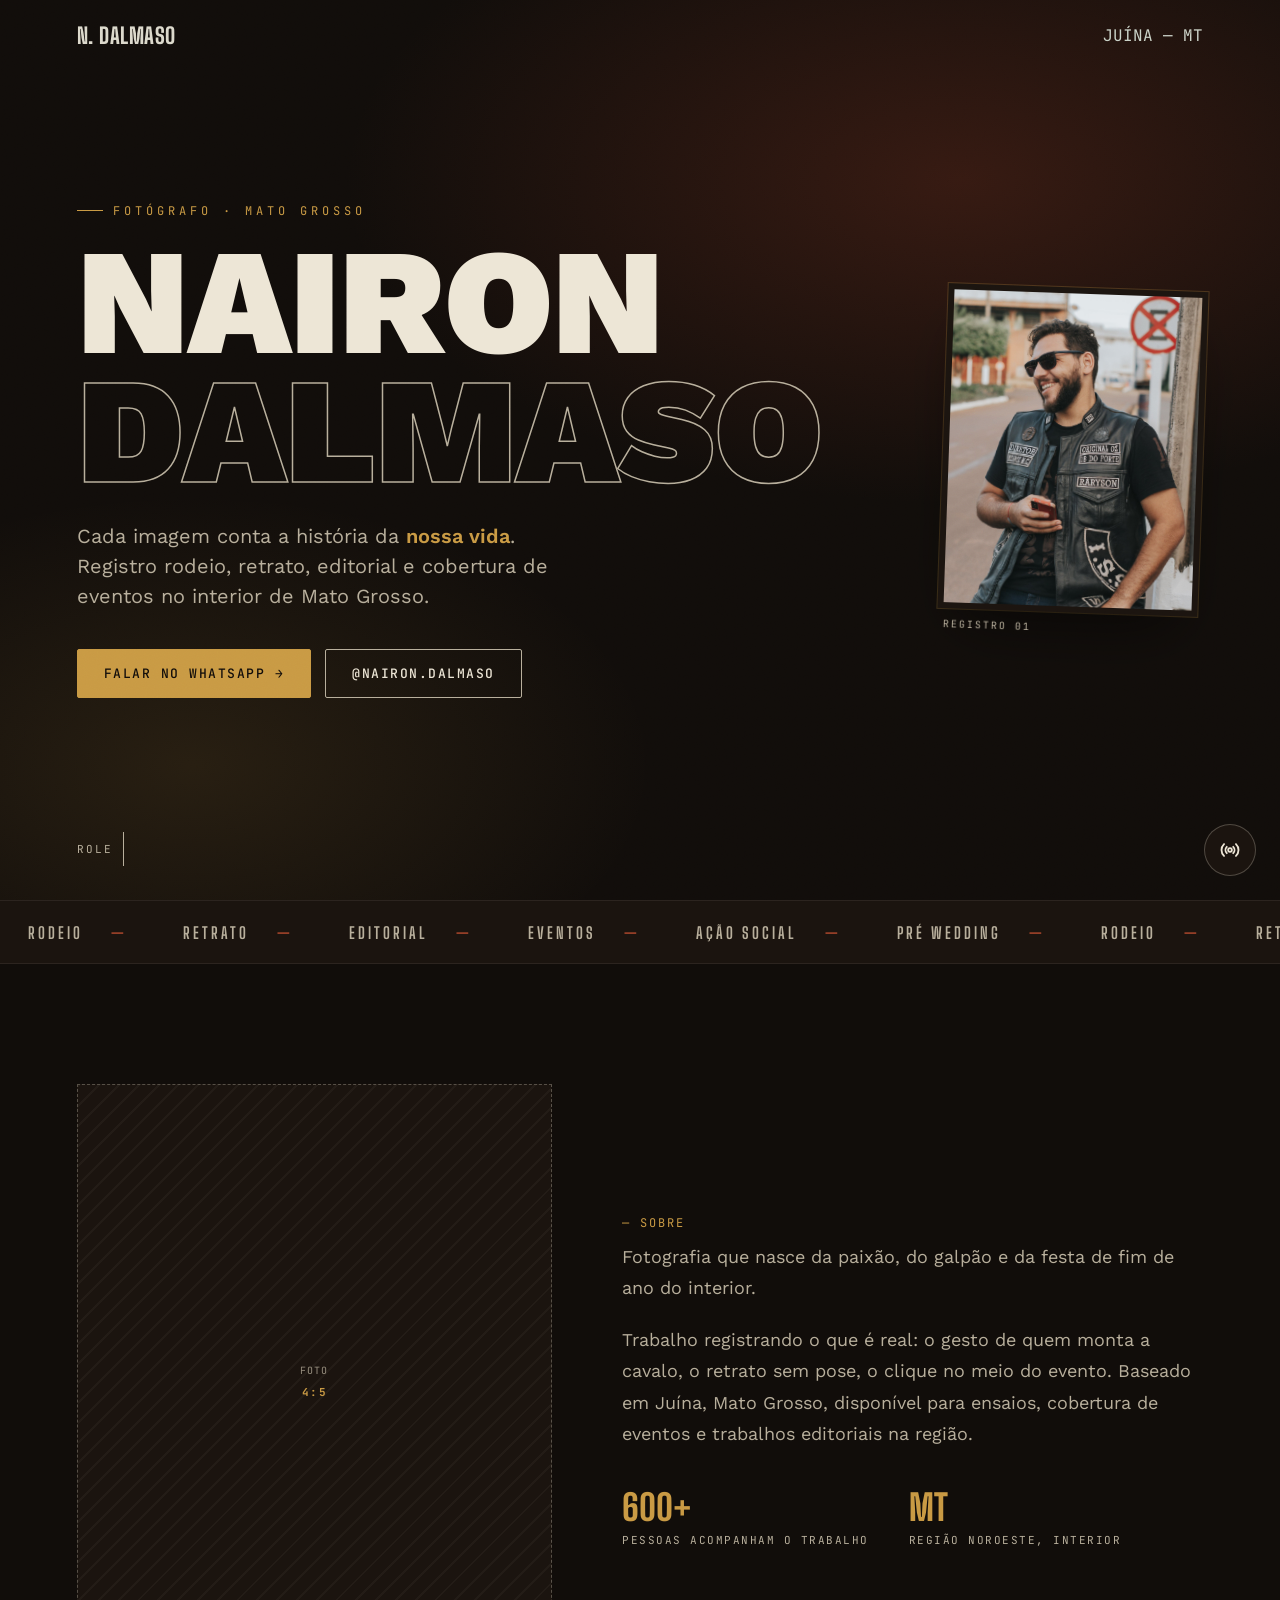
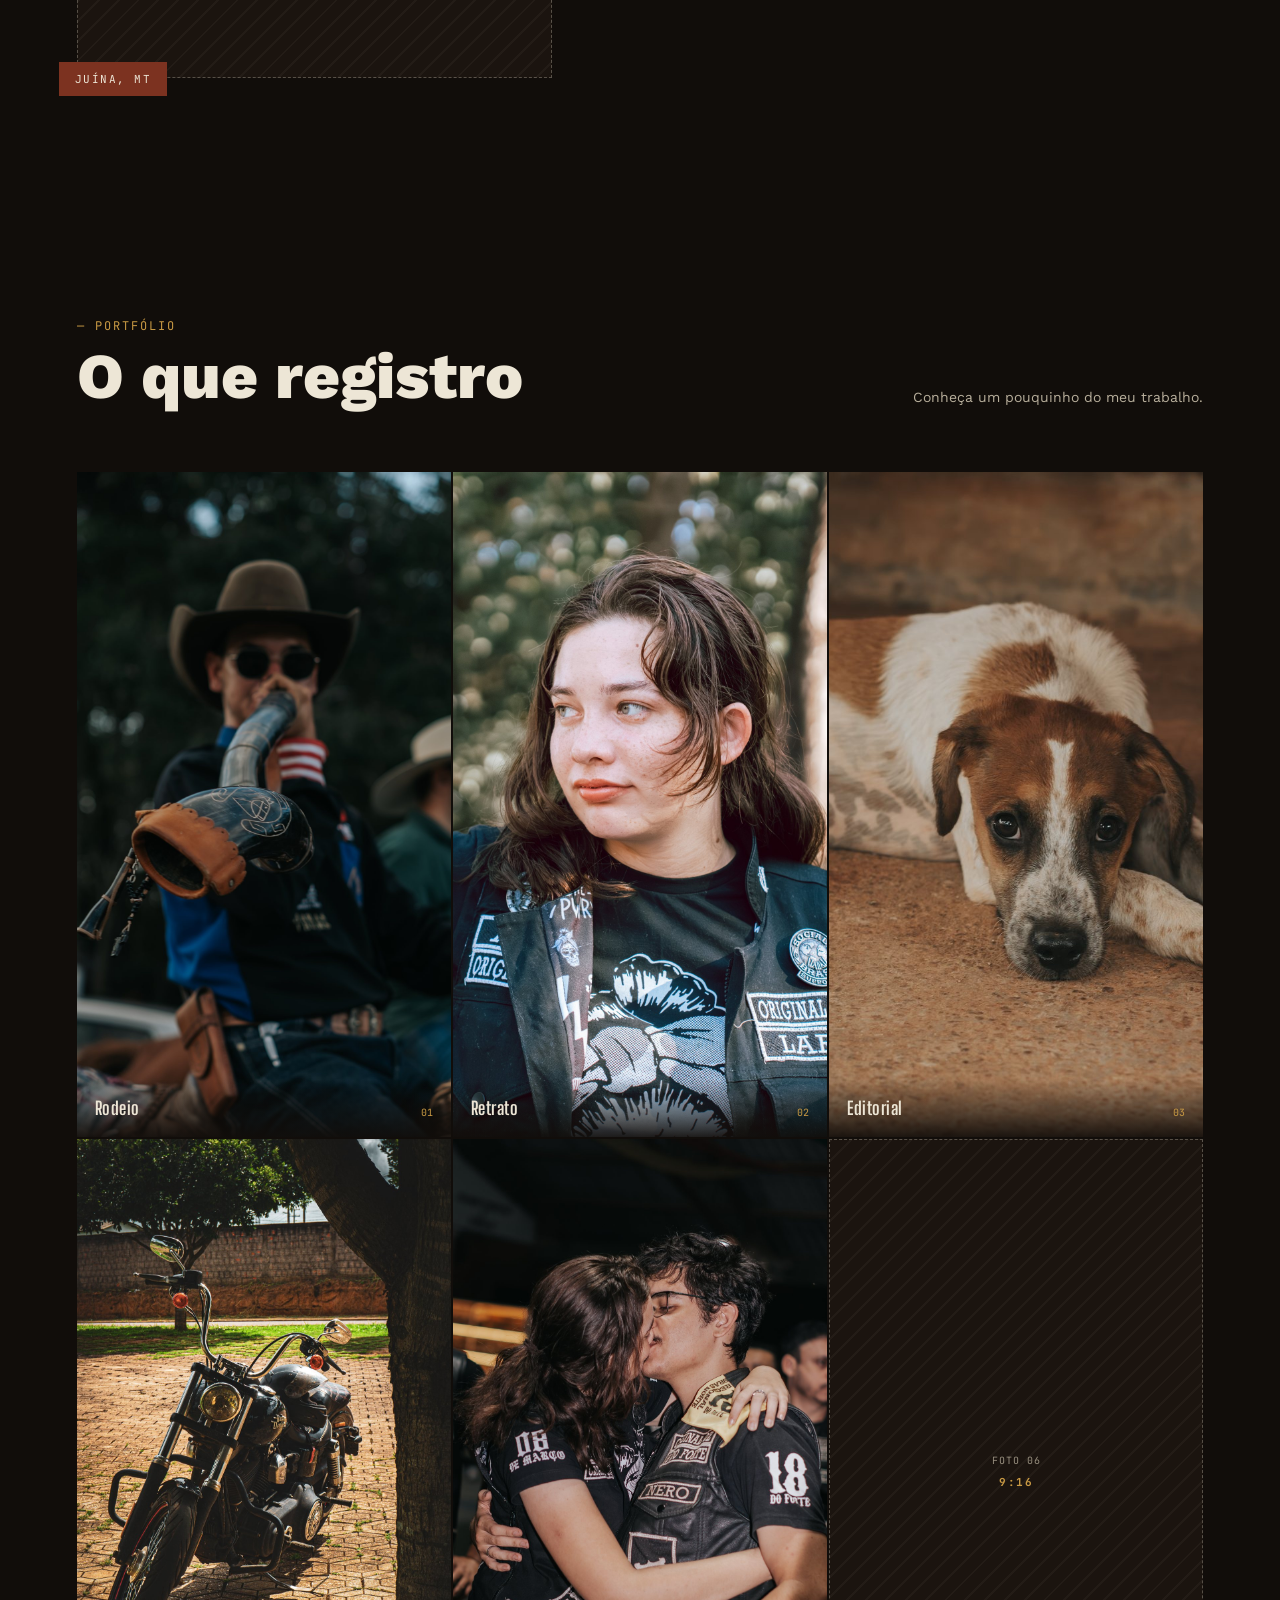
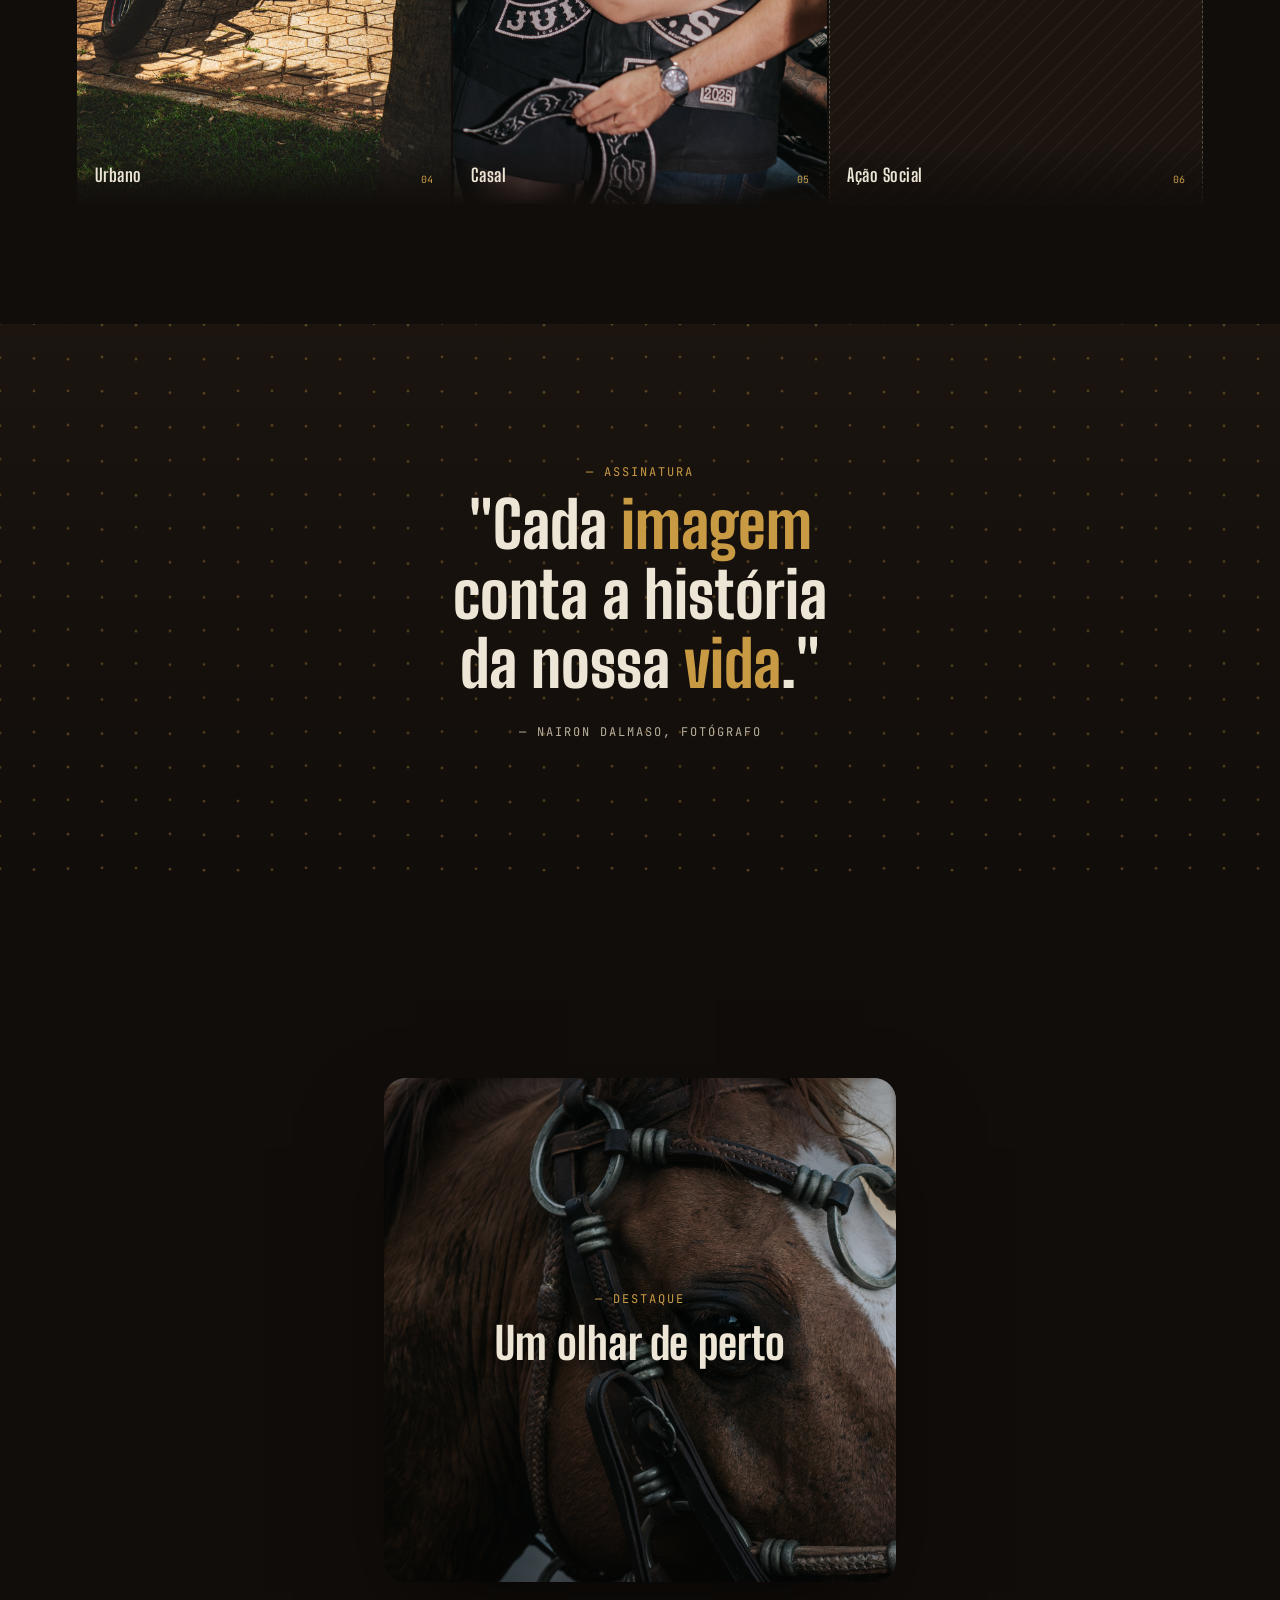
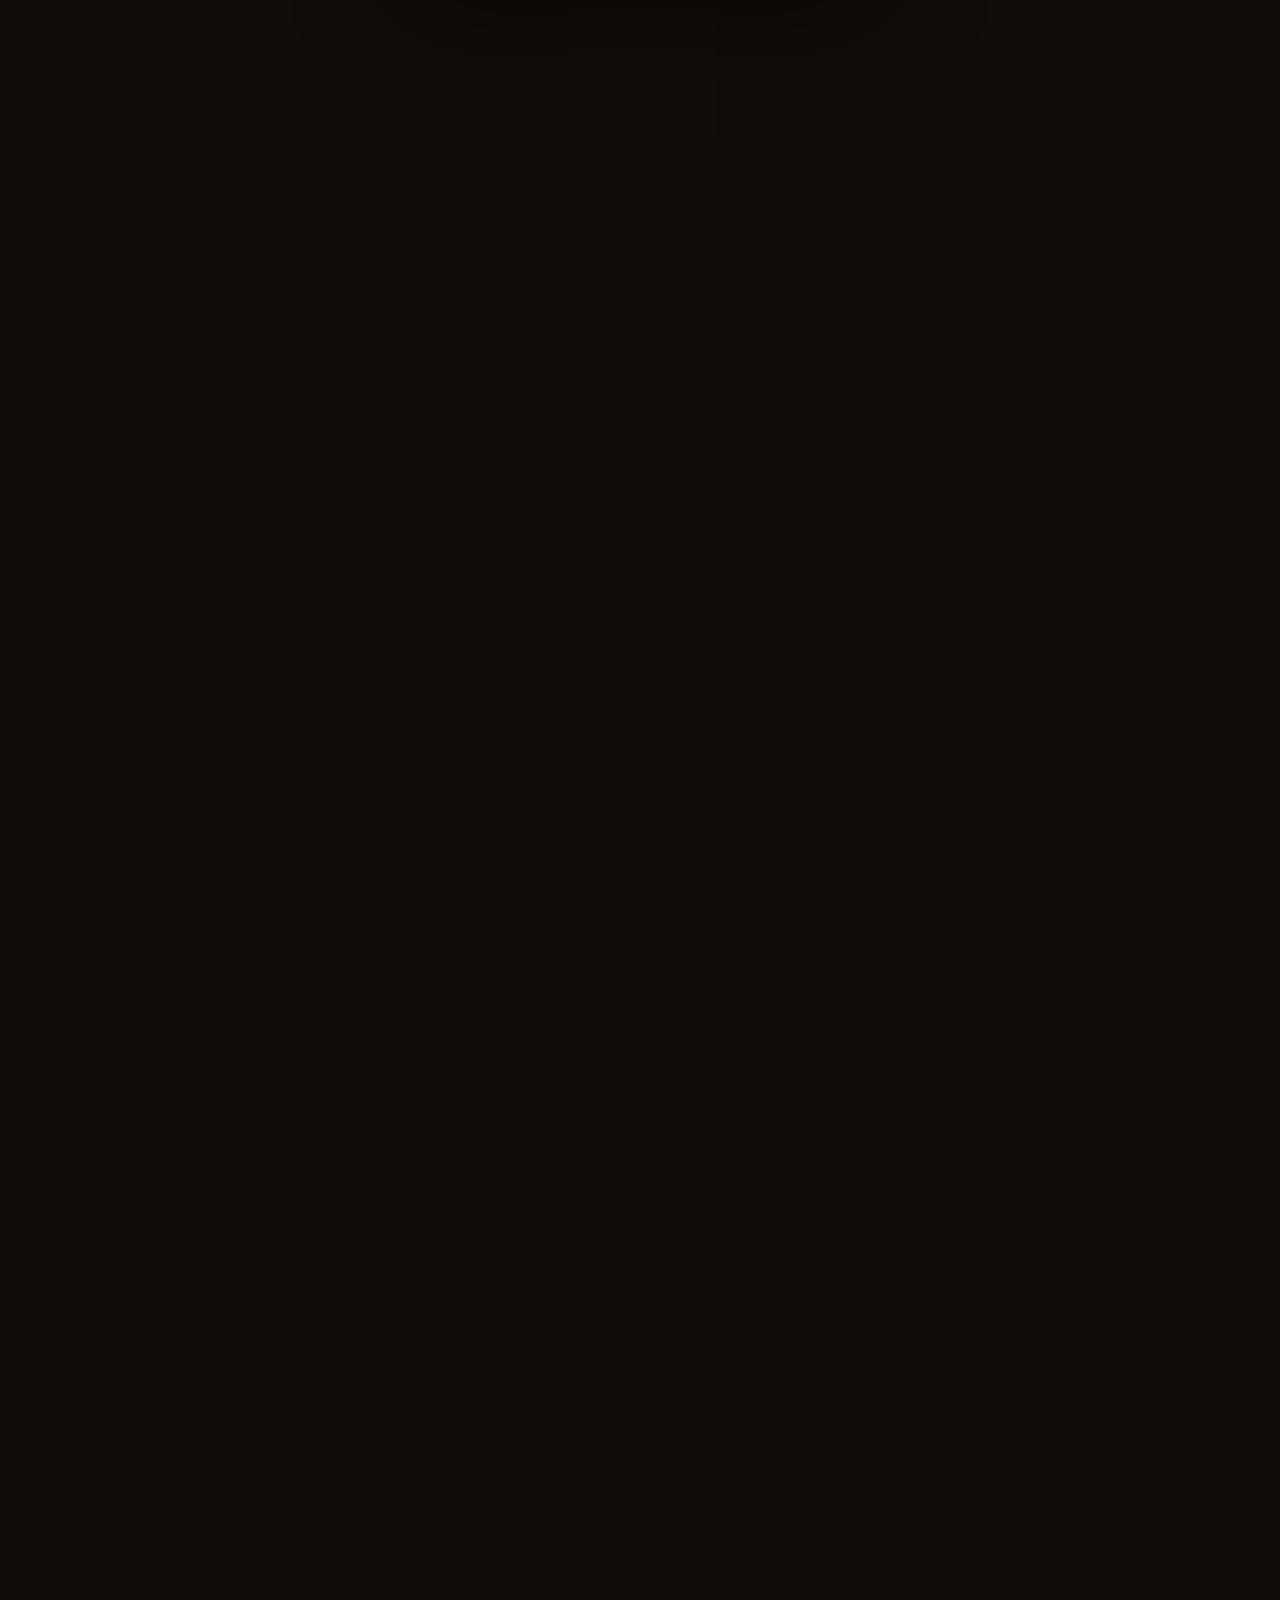
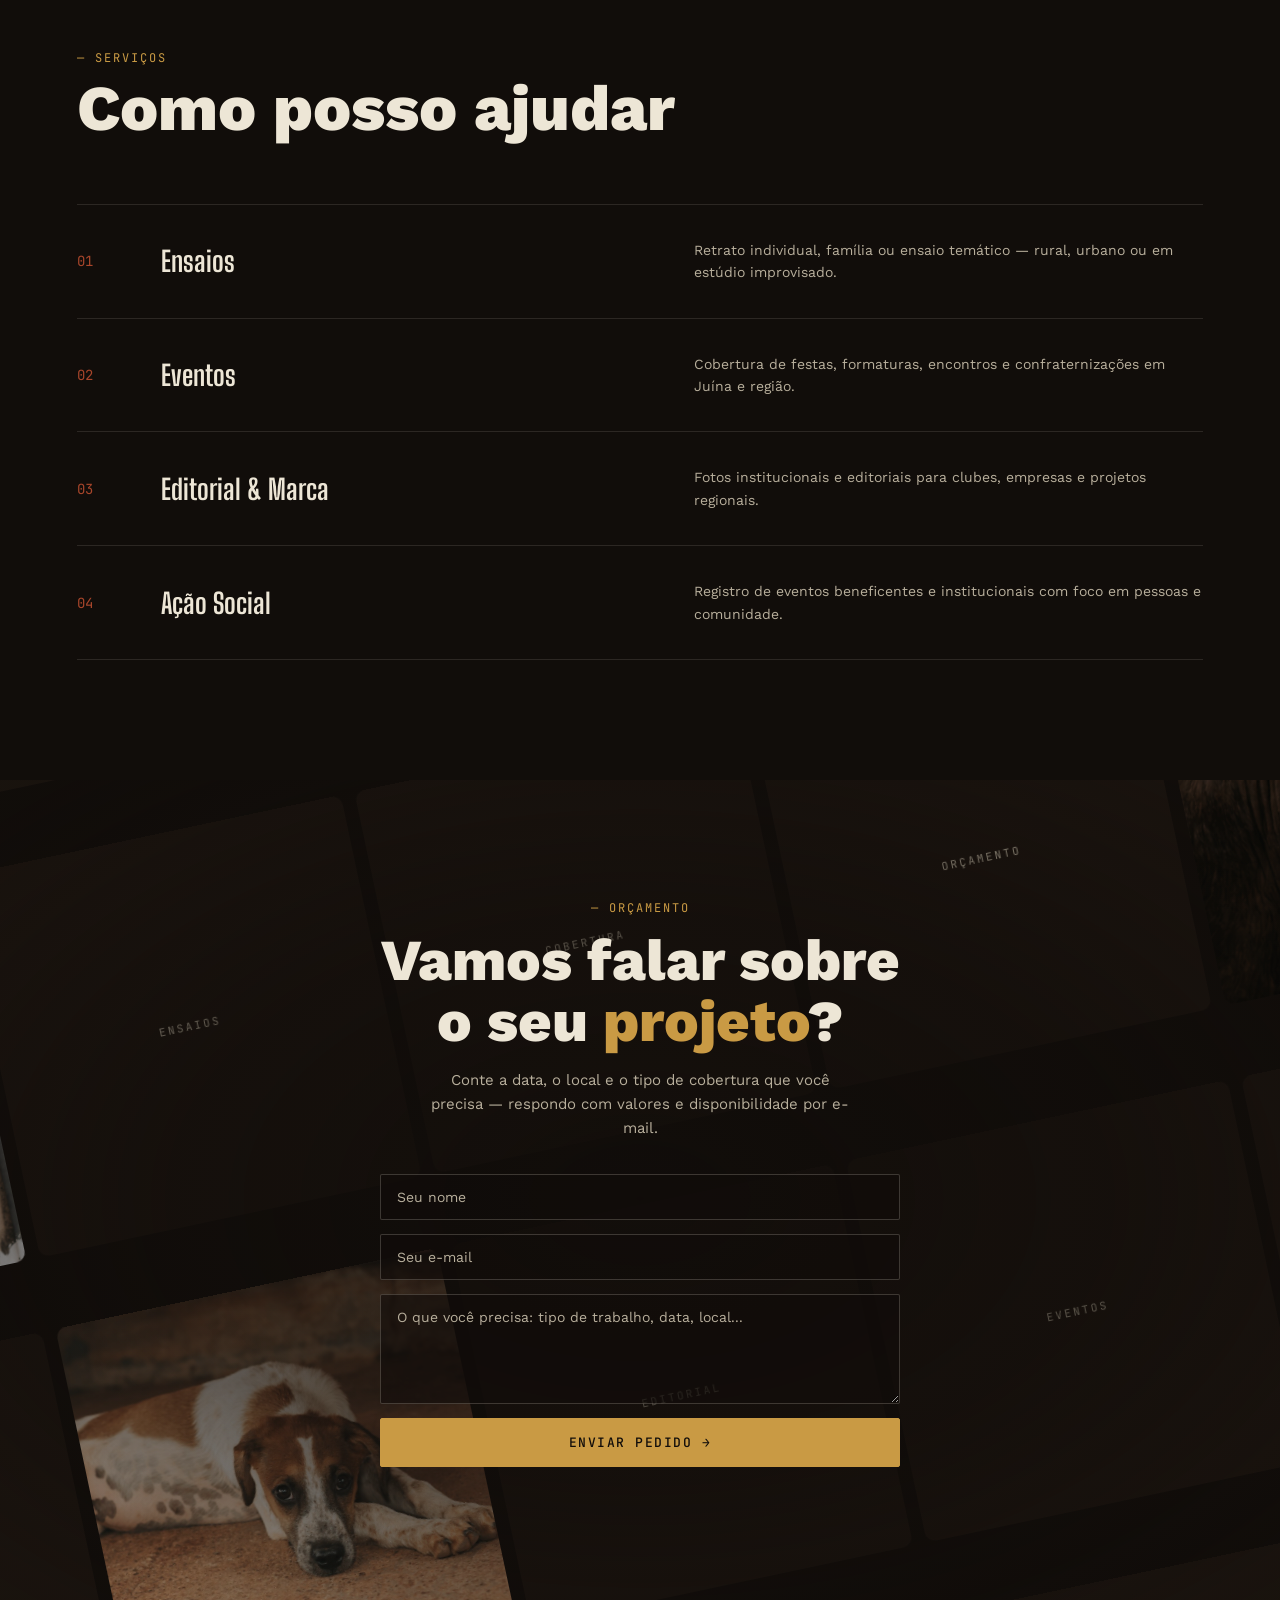
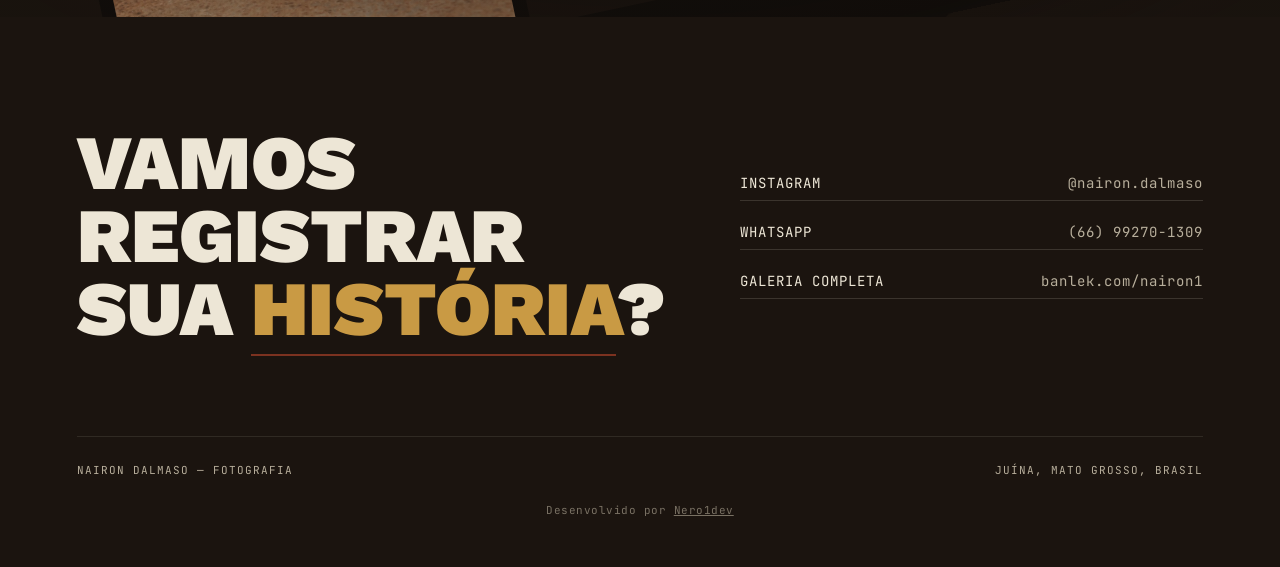
==== commit bfdc5439: "Add floating radio player for Band FM Juína Small floating button in the bottom-right corner that ex" ====
--- a/index.html
+++ b/index.html
@@ -255,6 +255,31 @@
   </span>
 </div>
 
+<!-- RÁDIO: player flutuante — clique no ícone pra abrir o mini player e no botão
+     de play pra iniciar a transmissão ao vivo da Band FM Juína -->
+<div class="radio-widget" id="radioWidget">
+  <div class="radio-panel" id="radioPanel">
+    <div class="radio-info">
+      <span class="radio-name mono">BAND FM JUÍNA</span>
+      <span class="radio-status mono" id="radioStatus">PARADO</span>
+    </div>
+    <button class="radio-play" id="radioPlayBtn" aria-label="Tocar rádio ao vivo">
+      <svg class="icon-play" viewBox="0 0 24 24" fill="currentColor"><polygon points="6 4 20 12 6 20 6 4"></polygon></svg>
+      <svg class="icon-pause" viewBox="0 0 24 24" fill="currentColor"><rect x="6" y="4" width="4" height="16"></rect><rect x="14" y="4" width="4" height="16"></rect></svg>
+    </button>
+  </div>
+  <button class="radio-toggle" id="radioToggle" aria-label="Ouvir rádio ao vivo" aria-expanded="false">
+    <svg viewBox="0 0 24 24" fill="none" stroke="currentColor" stroke-width="2" stroke-linecap="round" stroke-linejoin="round">
+      <circle cx="12" cy="12" r="2"></circle>
+      <path d="M8.5 8.5a5 5 0 0 0 0 7"></path>
+      <path d="M15.5 8.5a5 5 0 0 1 0 7"></path>
+      <path d="M5.5 5.5a9 9 0 0 0 0 13"></path>
+      <path d="M18.5 5.5a9 9 0 0 1 0 13"></path>
+    </svg>
+  </button>
+  <audio id="radioAudio" preload="none"></audio>
+</div>
+
 <script src="script.js"></script>
 <!-- FOLD TEXT: cada letra do título dobra pra dentro como papel se abrindo, uma vez,
      assim que a página carrega (efeito inspirado no reactbits.dev/text-animations/fold-text).
--- a/style.css
+++ b/style.css
@@ -514,6 +514,52 @@
     font-family:'JetBrains Mono',monospace;font-size:11px;color:var(--bone-dim);letter-spacing:1px;
   }
 
+  /* RÁDIO: player flutuante no canto inferior direito — .radio-panel fica antes do
+     .radio-toggle no HTML pra abrir "pra dentro" (crescendo à esquerda), já que o
+     container inteiro é ancorado pela borda direita (right:24px) */
+  .radio-widget{
+    position:fixed;right:24px;bottom:24px;z-index:500;
+    display:flex;align-items:center;gap:10px;
+  }
+  .radio-panel{
+    display:flex;align-items:center;gap:12px;
+    background:var(--night2);border:1px solid rgba(237,230,214,0.2);
+    padding:0;border-radius:2px;
+    max-width:0;overflow:hidden;opacity:0;
+    transition:max-width .3s ease, opacity .25s ease, padding .3s ease;
+    white-space:nowrap;
+  }
+  .radio-widget.open .radio-panel{max-width:260px;opacity:1;padding:10px 14px 10px 18px;}
+  .radio-info{display:flex;flex-direction:column;gap:4px;}
+  .radio-info .radio-name{font-size:11px;letter-spacing:1.5px;color:var(--bone);}
+  .radio-info .radio-status{
+    font-size:10px;letter-spacing:1px;color:var(--bone-dim);
+    display:flex;align-items:center;gap:6px;
+  }
+  .radio-info .radio-status::before{content:'';width:6px;height:6px;border-radius:50%;background:var(--bone-dim);flex-shrink:0;}
+  .radio-widget.playing .radio-info .radio-status::before{background:var(--gold);animation:radioPulse 1.4s infinite ease-in-out;}
+  @keyframes radioPulse{0%,100%{opacity:1;}50%{opacity:0.3;}}
+  .radio-play{
+    width:34px;height:34px;border-radius:50%;flex-shrink:0;
+    border:1px solid var(--gold);color:var(--gold);background:transparent;
+    display:flex;align-items:center;justify-content:center;cursor:pointer;
+    transition:background .2s ease;
+  }
+  .radio-play:hover{background:rgba(201,154,68,0.15);}
+  .radio-play svg{width:14px;height:14px;}
+  .radio-play .icon-pause{display:none;}
+  .radio-widget.playing .radio-play .icon-play{display:none;}
+  .radio-widget.playing .radio-play .icon-pause{display:block;}
+  .radio-toggle{
+    width:52px;height:52px;border-radius:50%;flex-shrink:0;
+    background:var(--night2);border:1px solid rgba(237,230,214,0.25);color:var(--bone);
+    display:flex;align-items:center;justify-content:center;cursor:pointer;
+    transition:border-color .2s ease, color .2s ease, background .2s ease;
+  }
+  .radio-toggle:hover{border-color:var(--gold);color:var(--gold);}
+  .radio-toggle svg{width:22px;height:22px;}
+  .radio-widget.playing .radio-toggle{border-color:var(--gold);color:var(--gold);background:rgba(201,154,68,0.12);}
+
   @media(max-width:820px){
     header{padding:18px 6vw;}
     .hero-frame-wrap{display:none;}
@@ -523,6 +569,8 @@
     .servico-item{grid-template-columns:40px 1fr;}
     .servico-item p{grid-column:1/-1;}
     section{padding:90px 6vw;}
+    .radio-widget{right:16px;bottom:16px;}
+    .radio-widget.open .radio-panel{max-width:200px;}
   }
 
   [data-reveal]{opacity:0;transform:translateY(24px);transition:opacity .7s ease, transform .7s ease;}
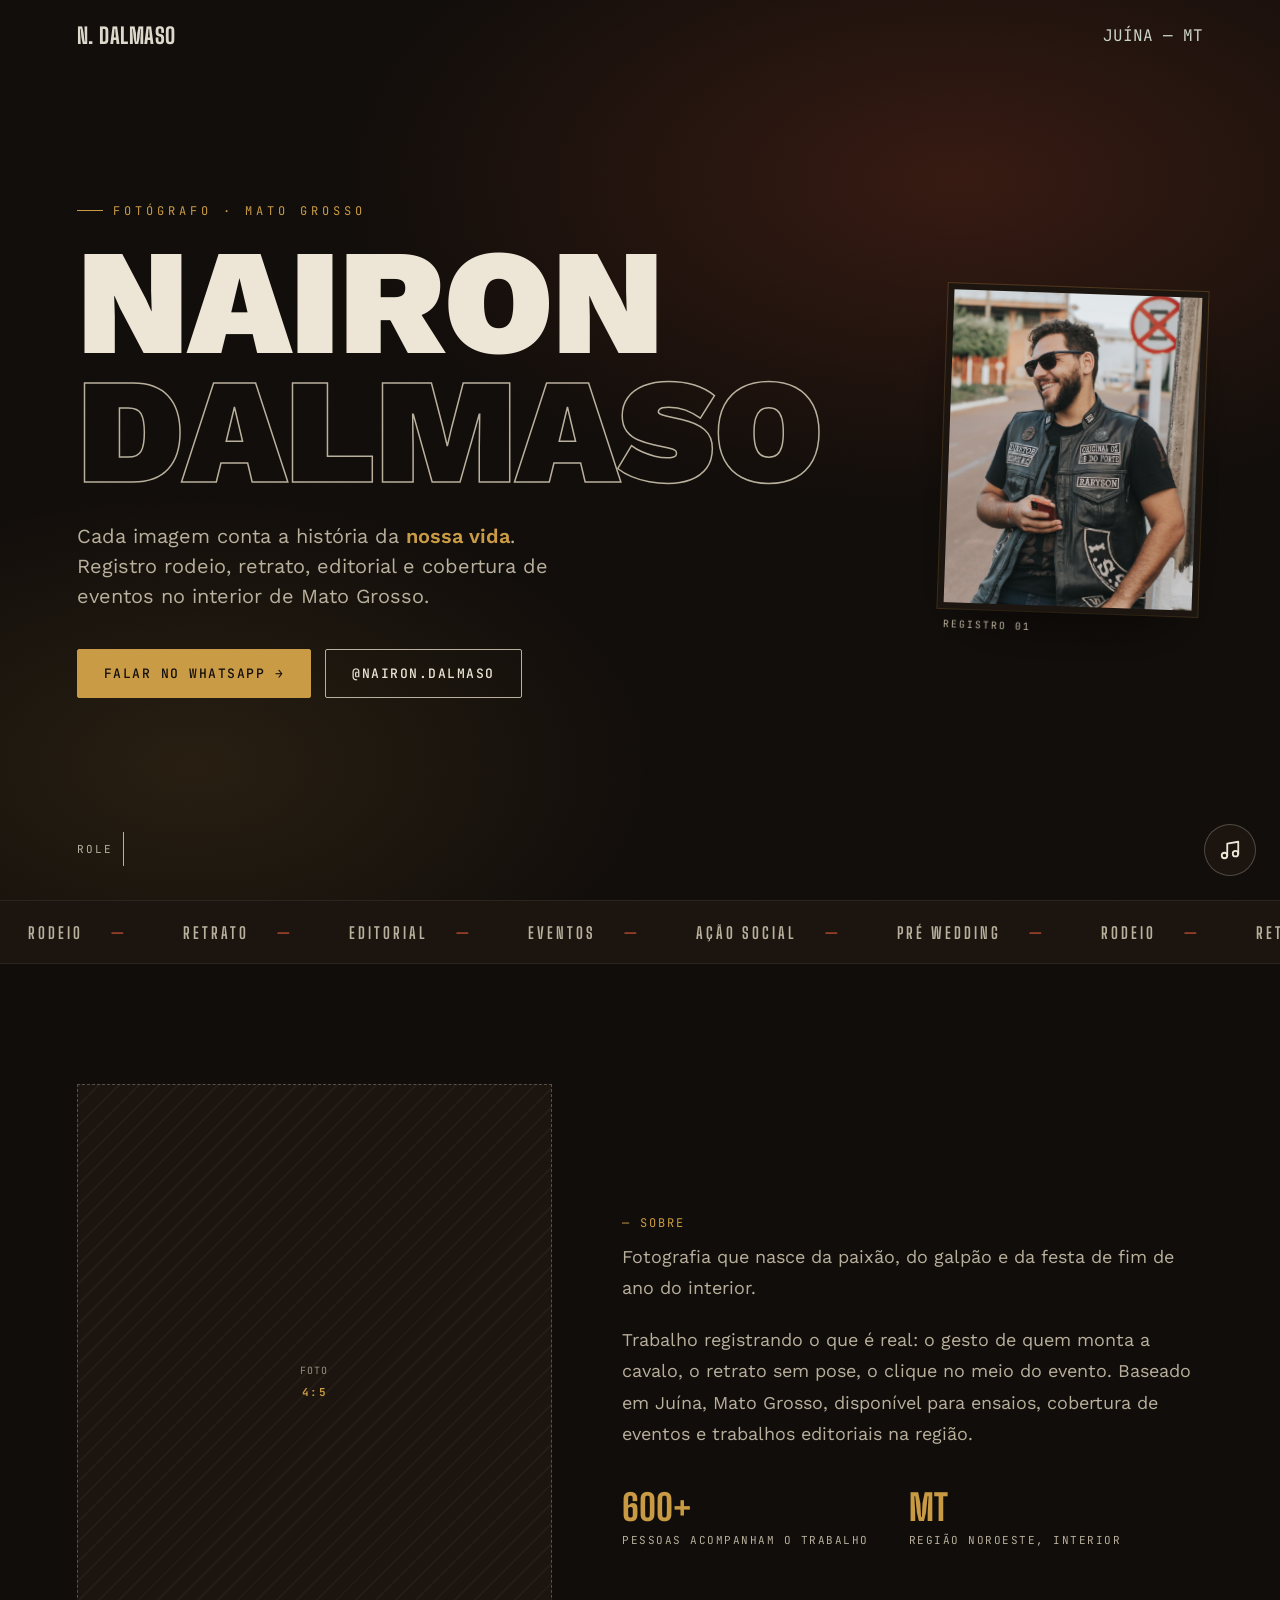
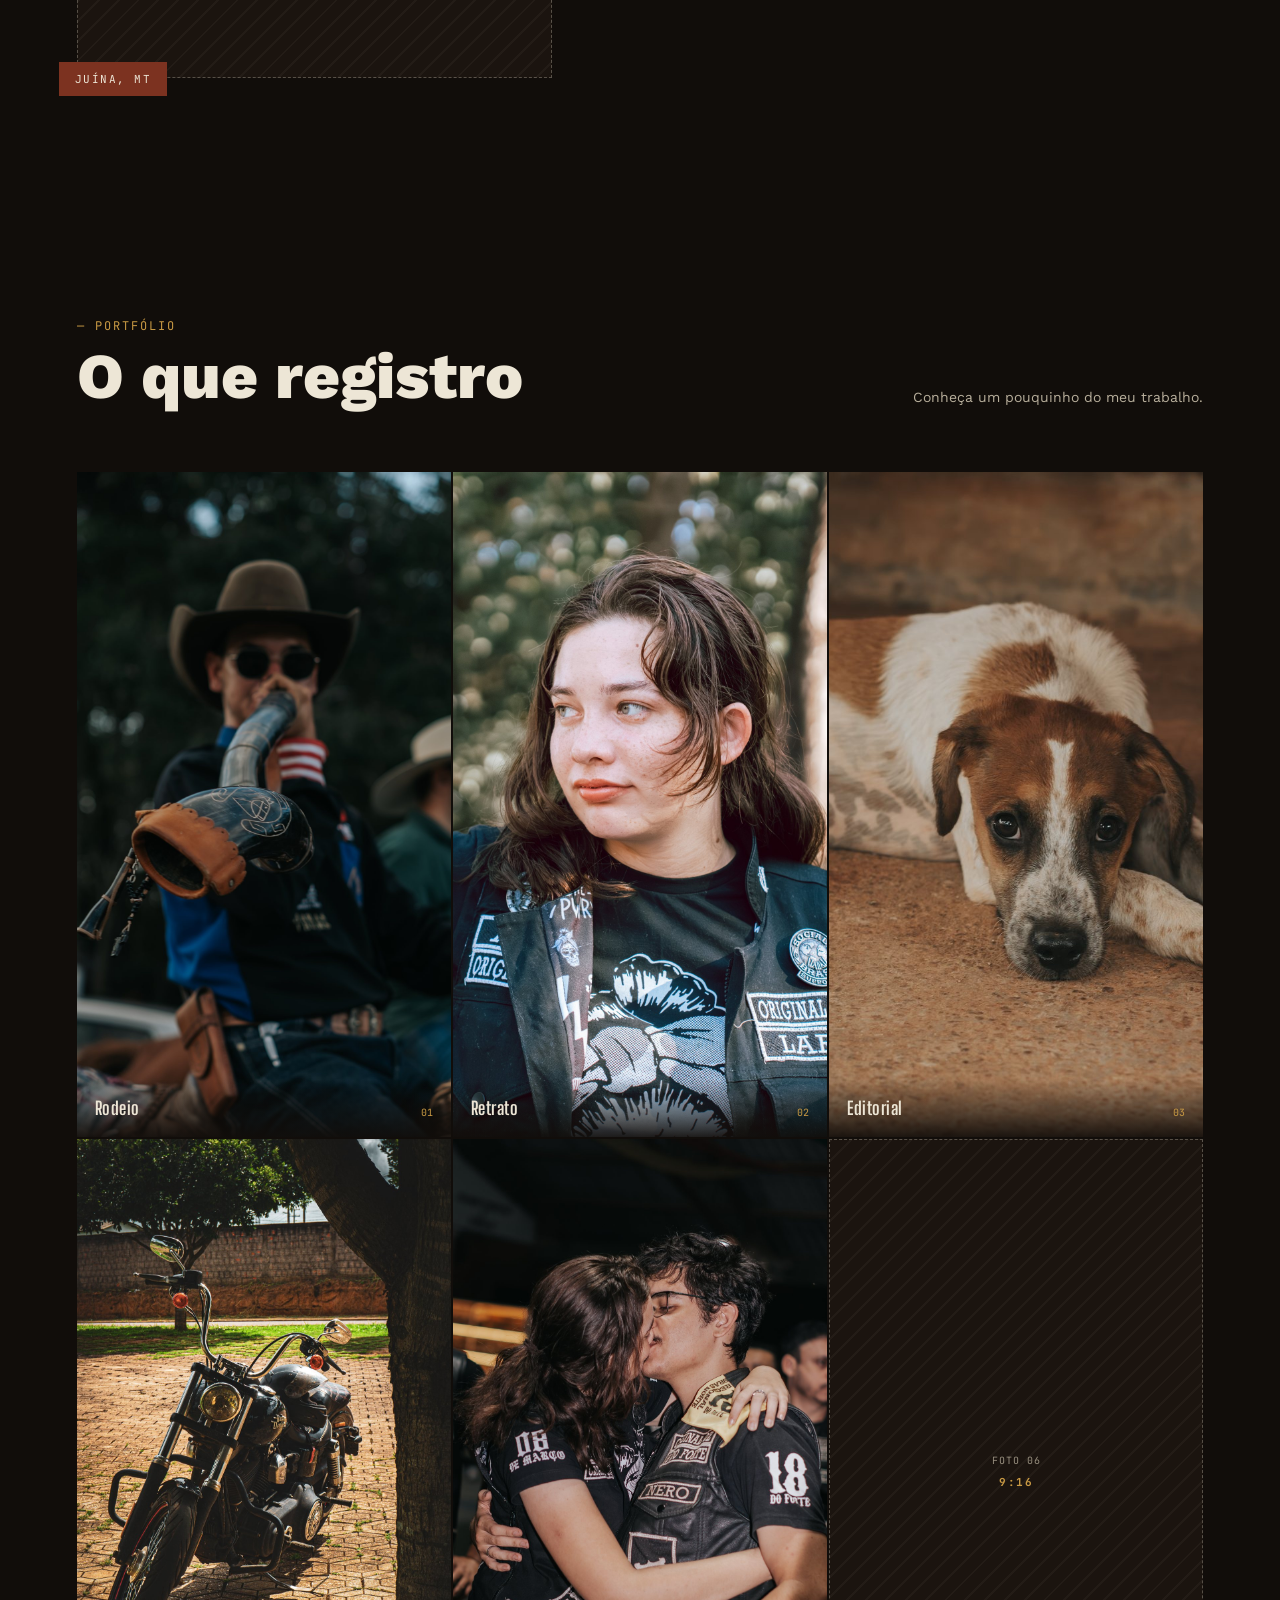
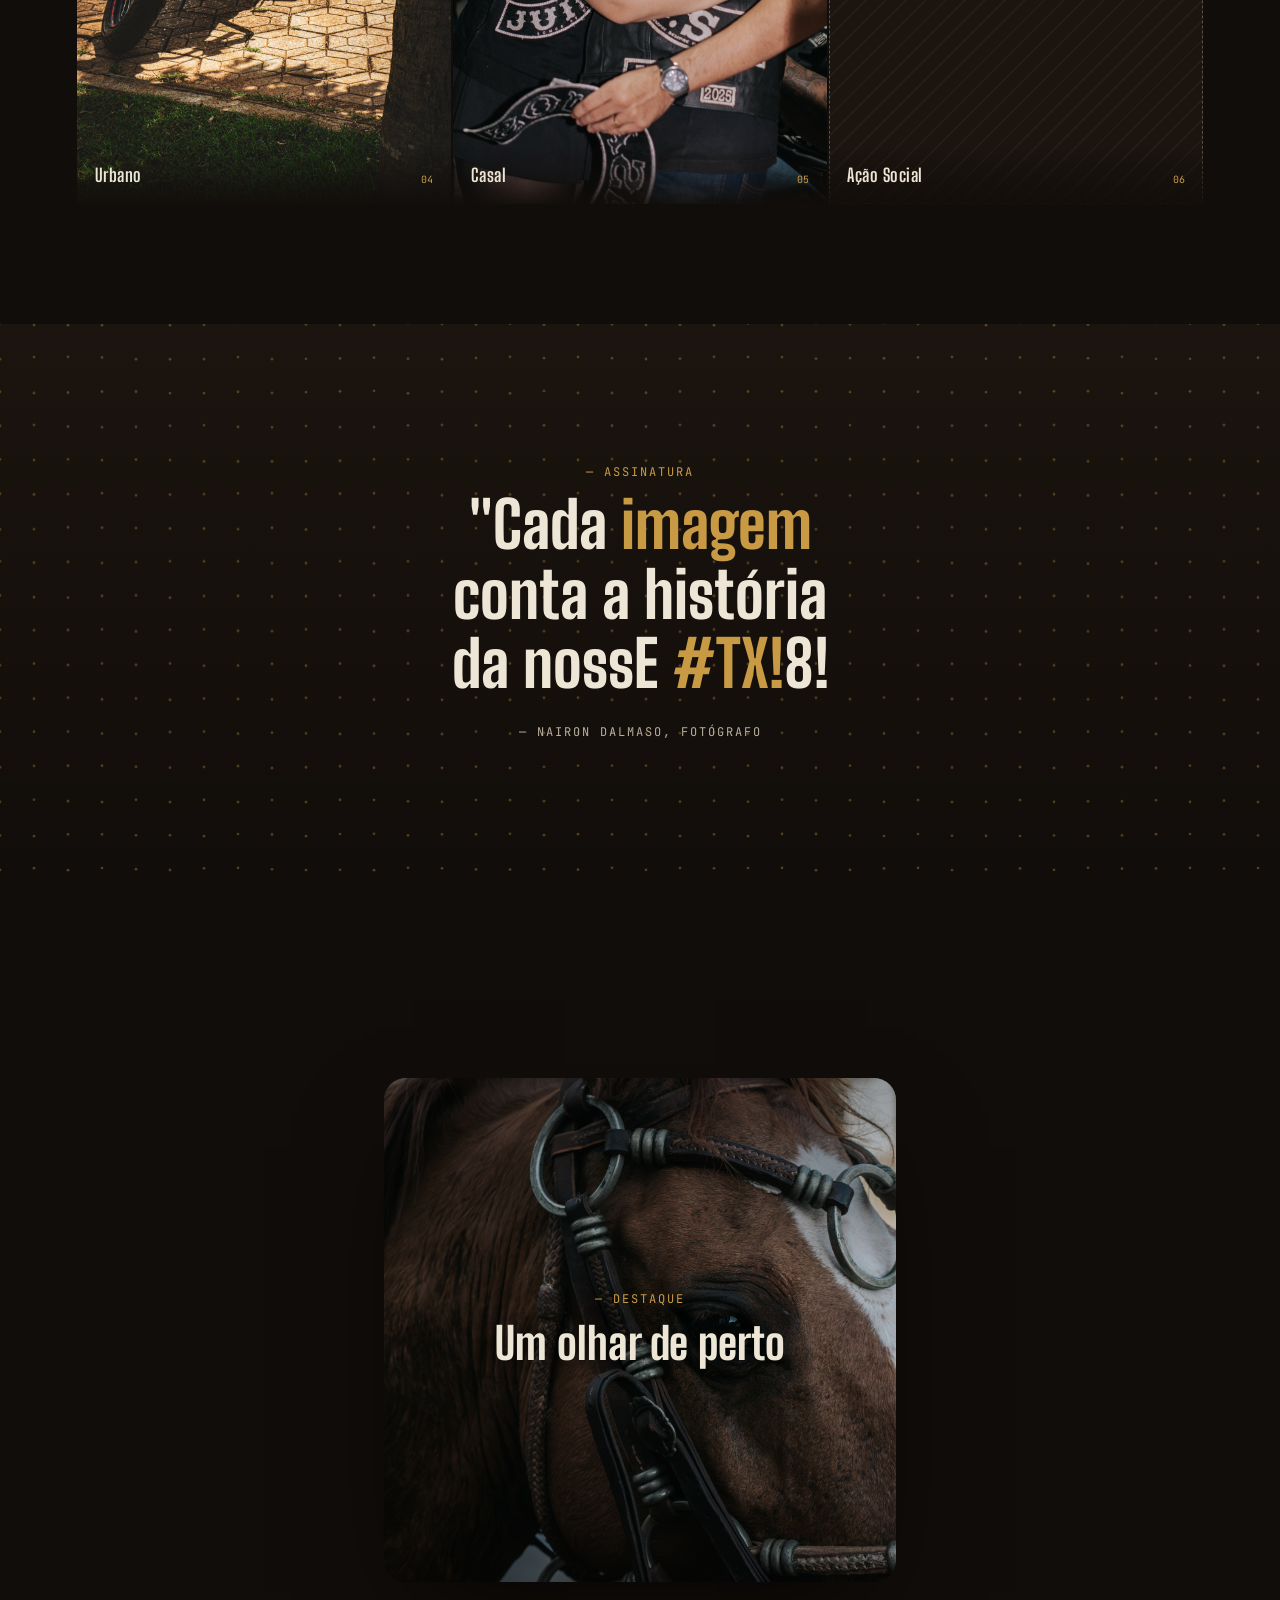
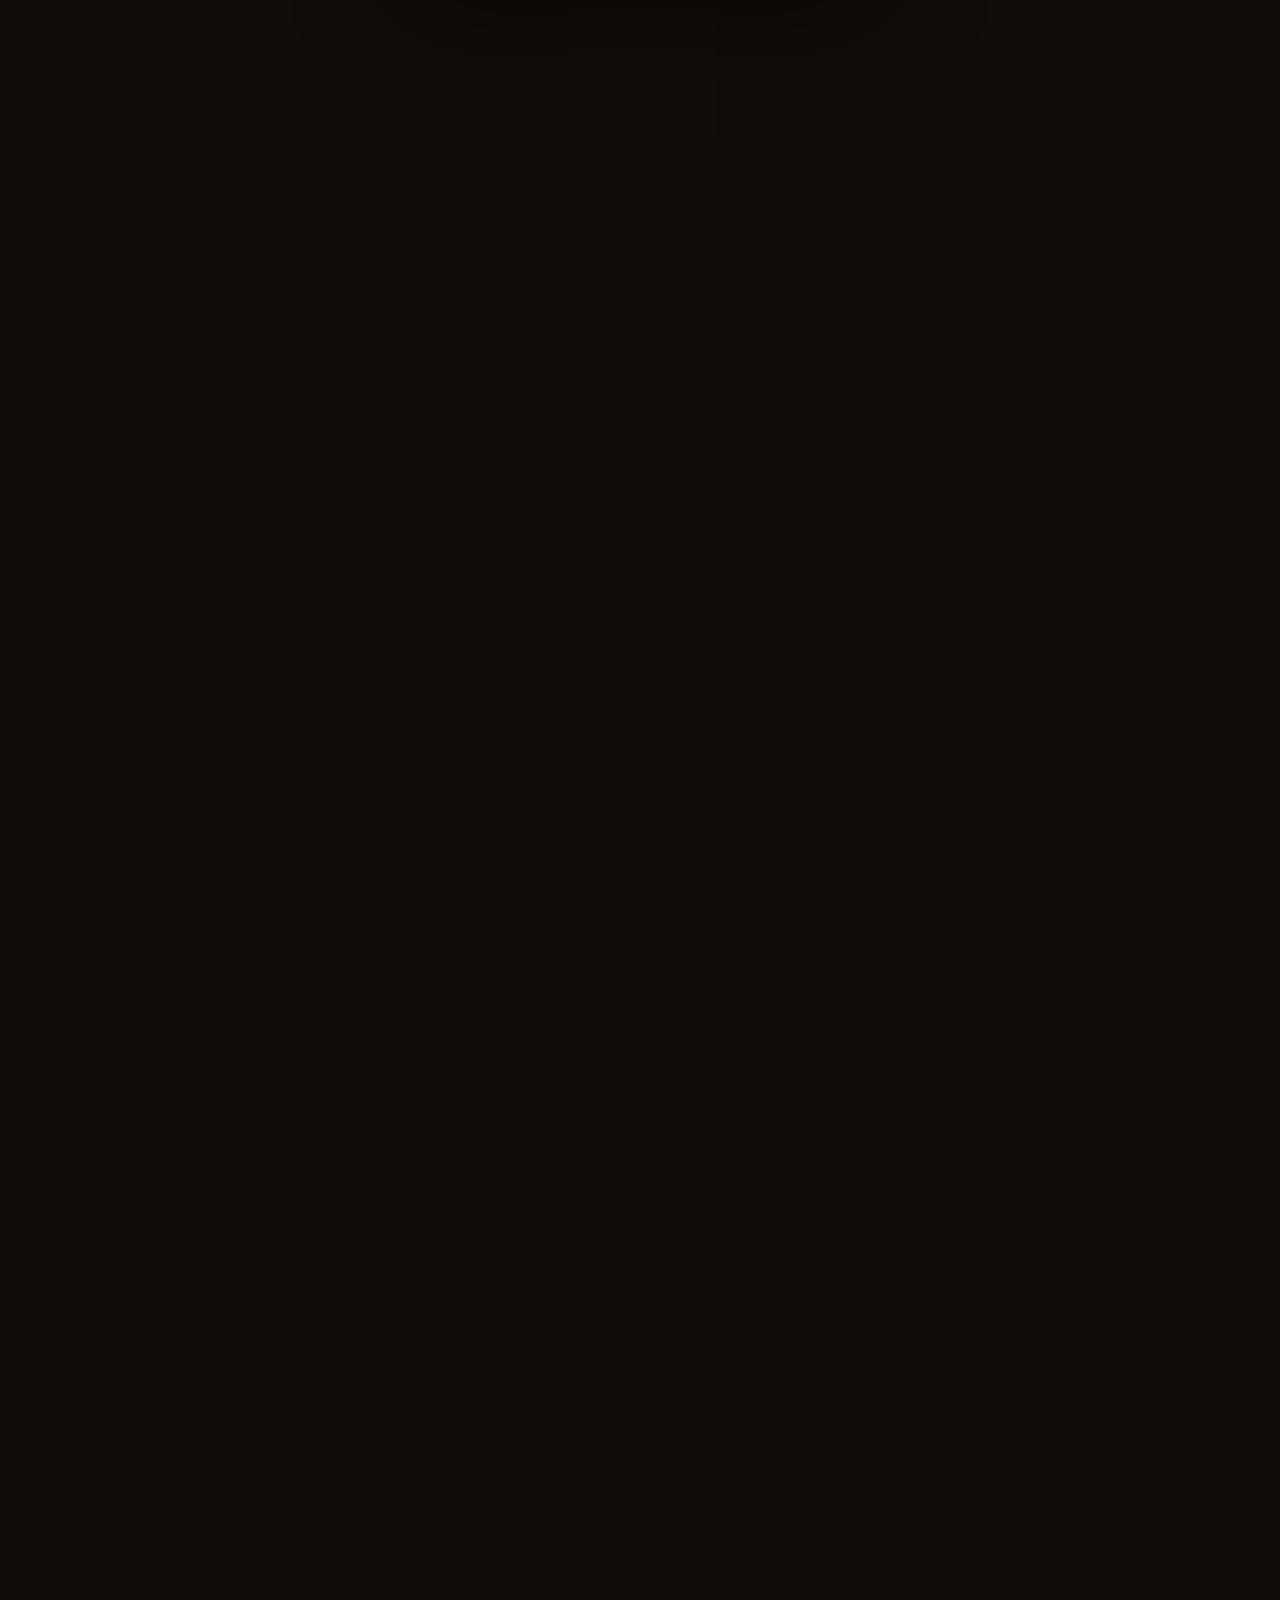
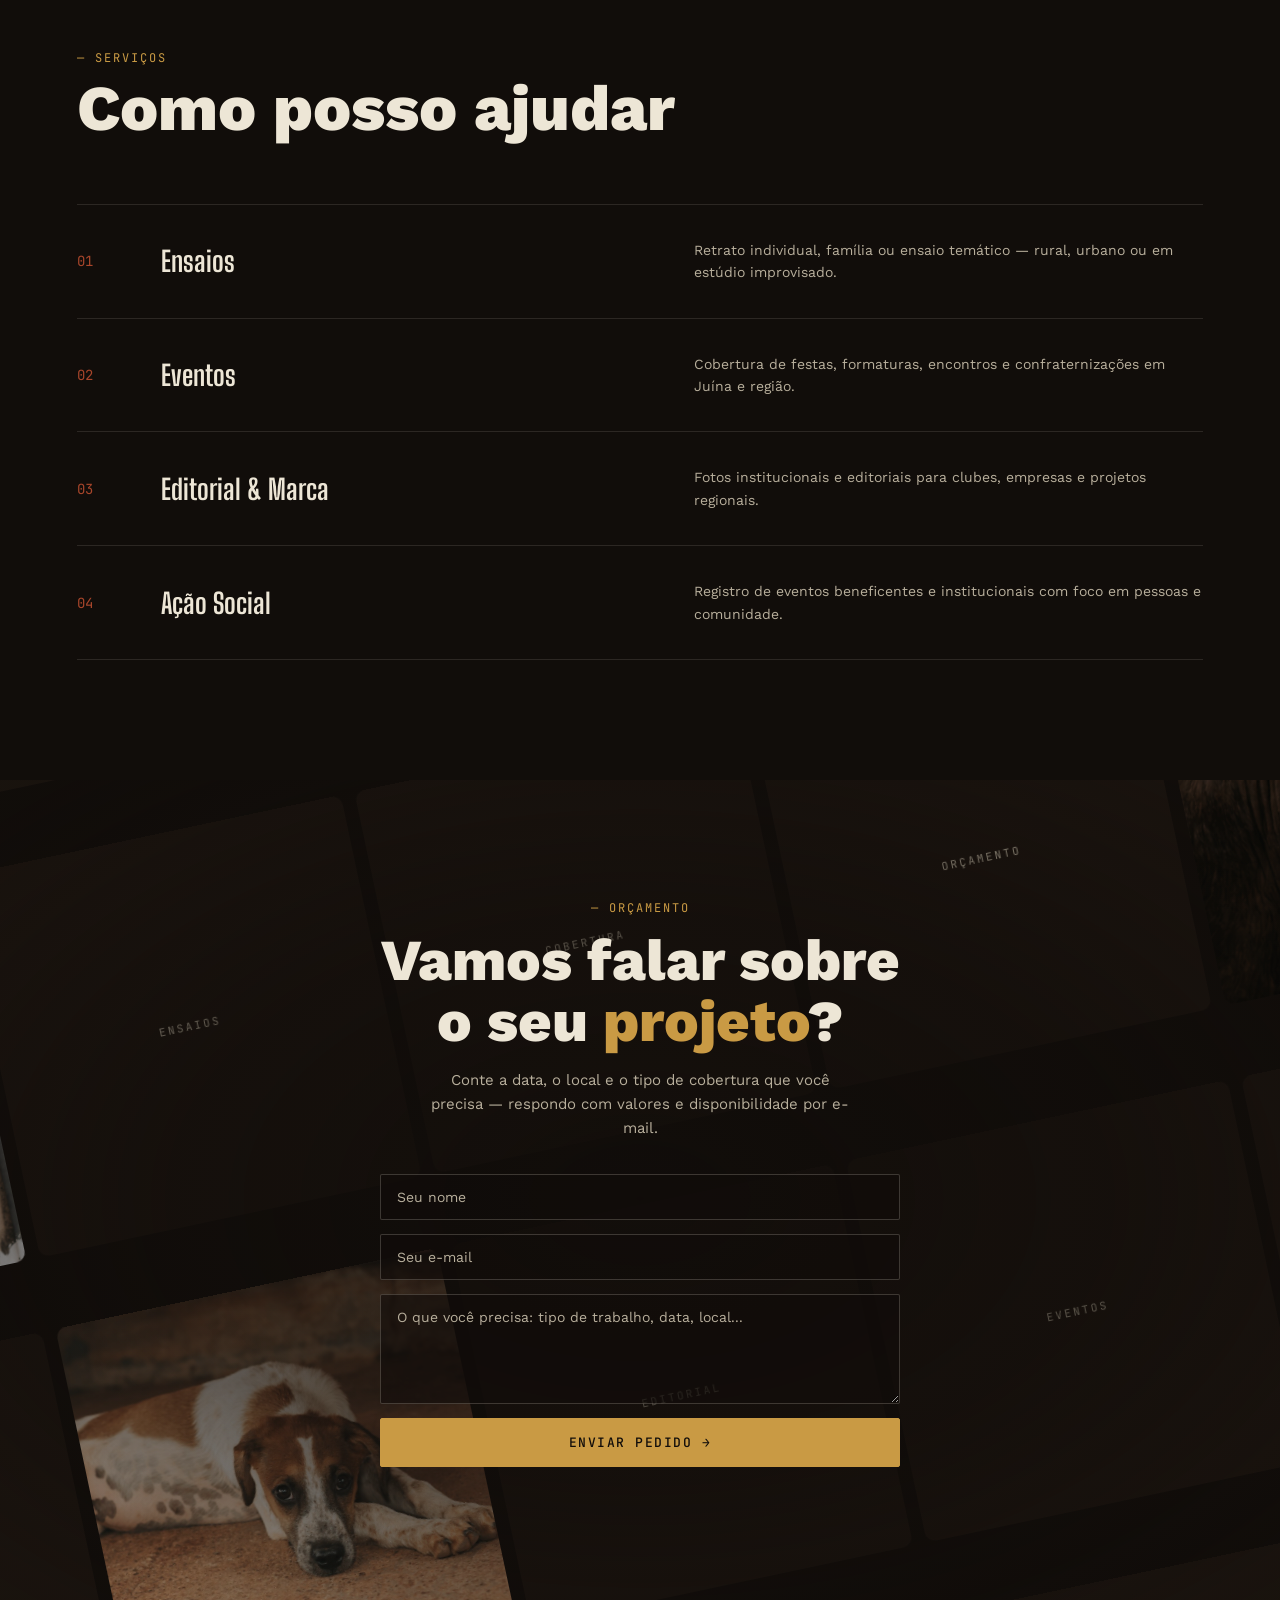
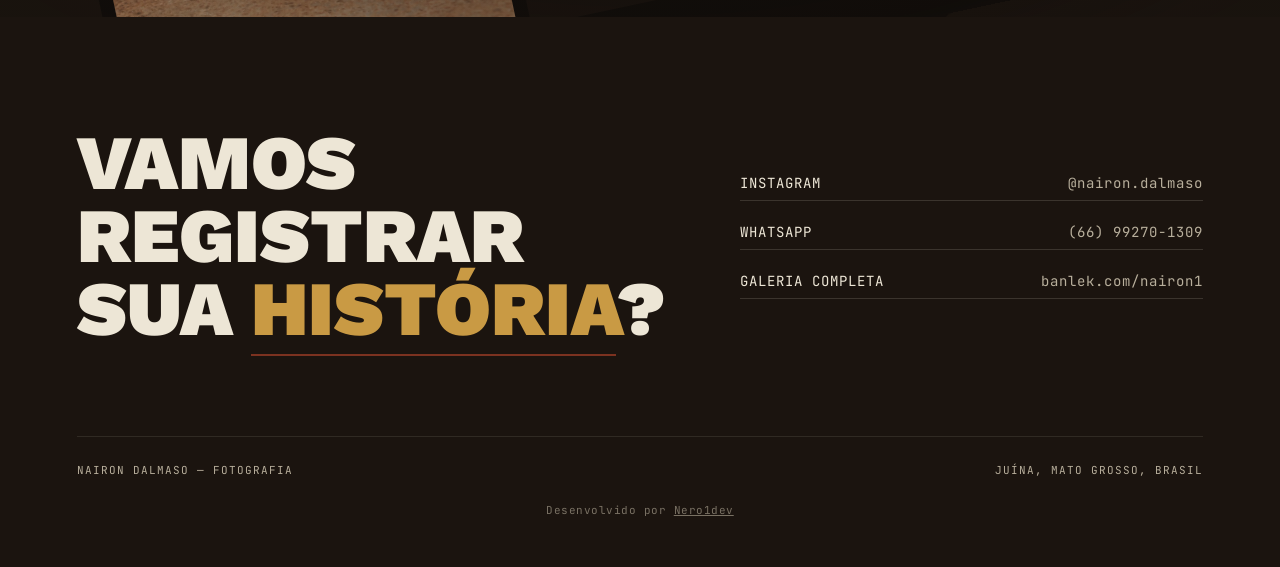
==== commit 723bf15d: "Replace radio player with local music playlist player Swaps the Band FM Juína live stream for a play" ====
--- a/index.html
+++ b/index.html
@@ -255,29 +255,35 @@
   </span>
 </div>
 
-<!-- RÁDIO: player flutuante — clique no ícone pra abrir o mini player e no botão
-     de play pra iniciar a transmissão ao vivo da Band FM Juína -->
-<div class="radio-widget" id="radioWidget">
-  <div class="radio-panel" id="radioPanel">
-    <div class="radio-info">
-      <span class="radio-name mono">BAND FM JUÍNA</span>
-      <span class="radio-status mono" id="radioStatus">PARADO</span>
-    </div>
-    <button class="radio-play" id="radioPlayBtn" aria-label="Tocar rádio ao vivo">
+<!-- PLAYLIST: player flutuante — clique no ícone pra abrir o mini player. As faixas vêm
+     da pasta "musicas/" e são listadas no array PLAYLIST lá no script.js (procure por
+     "const PLAYLIST"): pra adicionar uma música, coloque o .mp3 na pasta e adicione uma
+     linha nesse array com o nome do arquivo e o título que deve aparecer aqui -->
+<div class="music-widget" id="musicWidget">
+  <div class="music-panel" id="musicPanel">
+    <button class="music-nav" id="musicPrevBtn" aria-label="Faixa anterior">
+      <svg viewBox="0 0 24 24" fill="none" stroke="currentColor" stroke-width="2" stroke-linecap="round" stroke-linejoin="round"><polygon points="19 20 9 12 19 4 19 20"></polygon><line x1="5" y1="19" x2="5" y2="5"></line></svg>
+    </button>
+    <div class="music-info">
+      <span class="music-track mono" id="musicTrack">SEM MÚSICAS AINDA</span>
+      <span class="music-status mono" id="musicStatus">ADICIONE ARQUIVOS EM "MUSICAS/"</span>
+    </div>
+    <button class="music-play" id="musicPlayBtn" aria-label="Tocar/pausar música">
       <svg class="icon-play" viewBox="0 0 24 24" fill="currentColor"><polygon points="6 4 20 12 6 20 6 4"></polygon></svg>
       <svg class="icon-pause" viewBox="0 0 24 24" fill="currentColor"><rect x="6" y="4" width="4" height="16"></rect><rect x="14" y="4" width="4" height="16"></rect></svg>
     </button>
-  </div>
-  <button class="radio-toggle" id="radioToggle" aria-label="Ouvir rádio ao vivo" aria-expanded="false">
+    <button class="music-nav" id="musicNextBtn" aria-label="Próxima faixa">
+      <svg viewBox="0 0 24 24" fill="none" stroke="currentColor" stroke-width="2" stroke-linecap="round" stroke-linejoin="round"><polygon points="5 4 15 12 5 20 5 4"></polygon><line x1="19" y1="5" x2="19" y2="19"></line></svg>
+    </button>
+  </div>
+  <button class="music-toggle" id="musicToggle" aria-label="Abrir player de música" aria-expanded="false">
     <svg viewBox="0 0 24 24" fill="none" stroke="currentColor" stroke-width="2" stroke-linecap="round" stroke-linejoin="round">
-      <circle cx="12" cy="12" r="2"></circle>
-      <path d="M8.5 8.5a5 5 0 0 0 0 7"></path>
-      <path d="M15.5 8.5a5 5 0 0 1 0 7"></path>
-      <path d="M5.5 5.5a9 9 0 0 0 0 13"></path>
-      <path d="M18.5 5.5a9 9 0 0 1 0 13"></path>
+      <path d="M9 18V5l12-2v13"></path>
+      <circle cx="6" cy="18" r="3"></circle>
+      <circle cx="18" cy="16" r="3"></circle>
     </svg>
   </button>
-  <audio id="radioAudio" preload="none"></audio>
+  <audio id="musicAudio" preload="none"></audio>
 </div>
 
 <script src="script.js"></script>
--- a/style.css
+++ b/style.css
@@ -514,51 +514,61 @@
     font-family:'JetBrains Mono',monospace;font-size:11px;color:var(--bone-dim);letter-spacing:1px;
   }
 
-  /* RÁDIO: player flutuante no canto inferior direito — .radio-panel fica antes do
-     .radio-toggle no HTML pra abrir "pra dentro" (crescendo à esquerda), já que o
+  /* PLAYLIST: player flutuante no canto inferior direito — .music-panel fica antes do
+     .music-toggle no HTML pra abrir "pra dentro" (crescendo à esquerda), já que o
      container inteiro é ancorado pela borda direita (right:24px) */
-  .radio-widget{
+  .music-widget{
     position:fixed;right:24px;bottom:24px;z-index:500;
     display:flex;align-items:center;gap:10px;
   }
-  .radio-panel{
-    display:flex;align-items:center;gap:12px;
+  .music-panel{
+    display:flex;align-items:center;gap:10px;
     background:var(--night2);border:1px solid rgba(237,230,214,0.2);
     padding:0;border-radius:2px;
     max-width:0;overflow:hidden;opacity:0;
     transition:max-width .3s ease, opacity .25s ease, padding .3s ease;
     white-space:nowrap;
   }
-  .radio-widget.open .radio-panel{max-width:260px;opacity:1;padding:10px 14px 10px 18px;}
-  .radio-info{display:flex;flex-direction:column;gap:4px;}
-  .radio-info .radio-name{font-size:11px;letter-spacing:1.5px;color:var(--bone);}
-  .radio-info .radio-status{
+  .music-widget.open .music-panel{max-width:320px;opacity:1;padding:10px 14px;}
+  .music-info{display:flex;flex-direction:column;gap:4px;min-width:0;}
+  .music-info .music-track{font-size:11px;letter-spacing:1px;color:var(--bone);overflow:hidden;text-overflow:ellipsis;max-width:150px;}
+  .music-info .music-status{
     font-size:10px;letter-spacing:1px;color:var(--bone-dim);
     display:flex;align-items:center;gap:6px;
   }
-  .radio-info .radio-status::before{content:'';width:6px;height:6px;border-radius:50%;background:var(--bone-dim);flex-shrink:0;}
-  .radio-widget.playing .radio-info .radio-status::before{background:var(--gold);animation:radioPulse 1.4s infinite ease-in-out;}
-  @keyframes radioPulse{0%,100%{opacity:1;}50%{opacity:0.3;}}
-  .radio-play{
+  .music-info .music-status::before{content:'';width:6px;height:6px;border-radius:50%;background:var(--bone-dim);flex-shrink:0;}
+  .music-widget.playing .music-info .music-status::before{background:var(--gold);animation:musicPulse 1.4s infinite ease-in-out;}
+  @keyframes musicPulse{0%,100%{opacity:1;}50%{opacity:0.3;}}
+  .music-nav{
+    width:26px;height:26px;border-radius:50%;flex-shrink:0;
+    border:none;color:var(--bone-dim);background:transparent;
+    display:flex;align-items:center;justify-content:center;cursor:pointer;
+    transition:color .2s ease;
+  }
+  .music-nav:hover{color:var(--gold);}
+  .music-nav svg{width:14px;height:14px;}
+  .music-widget.empty .music-nav,
+  .music-widget.empty .music-play{pointer-events:none;opacity:0.35;}
+  .music-play{
     width:34px;height:34px;border-radius:50%;flex-shrink:0;
     border:1px solid var(--gold);color:var(--gold);background:transparent;
     display:flex;align-items:center;justify-content:center;cursor:pointer;
     transition:background .2s ease;
   }
-  .radio-play:hover{background:rgba(201,154,68,0.15);}
-  .radio-play svg{width:14px;height:14px;}
-  .radio-play .icon-pause{display:none;}
-  .radio-widget.playing .radio-play .icon-play{display:none;}
-  .radio-widget.playing .radio-play .icon-pause{display:block;}
-  .radio-toggle{
+  .music-play:hover{background:rgba(201,154,68,0.15);}
+  .music-play svg{width:14px;height:14px;}
+  .music-play .icon-pause{display:none;}
+  .music-widget.playing .music-play .icon-play{display:none;}
+  .music-widget.playing .music-play .icon-pause{display:block;}
+  .music-toggle{
     width:52px;height:52px;border-radius:50%;flex-shrink:0;
     background:var(--night2);border:1px solid rgba(237,230,214,0.25);color:var(--bone);
     display:flex;align-items:center;justify-content:center;cursor:pointer;
     transition:border-color .2s ease, color .2s ease, background .2s ease;
   }
-  .radio-toggle:hover{border-color:var(--gold);color:var(--gold);}
-  .radio-toggle svg{width:22px;height:22px;}
-  .radio-widget.playing .radio-toggle{border-color:var(--gold);color:var(--gold);background:rgba(201,154,68,0.12);}
+  .music-toggle:hover{border-color:var(--gold);color:var(--gold);}
+  .music-toggle svg{width:22px;height:22px;}
+  .music-widget.playing .music-toggle{border-color:var(--gold);color:var(--gold);background:rgba(201,154,68,0.12);}
 
   @media(max-width:820px){
     header{padding:18px 6vw;}
@@ -569,8 +579,9 @@
     .servico-item{grid-template-columns:40px 1fr;}
     .servico-item p{grid-column:1/-1;}
     section{padding:90px 6vw;}
-    .radio-widget{right:16px;bottom:16px;}
-    .radio-widget.open .radio-panel{max-width:200px;}
+    .music-widget{right:16px;bottom:16px;}
+    .music-widget.open .music-panel{max-width:230px;}
+    .music-info .music-track{max-width:110px;}
   }
 
   [data-reveal]{opacity:0;transform:translateY(24px);transition:opacity .7s ease, transform .7s ease;}
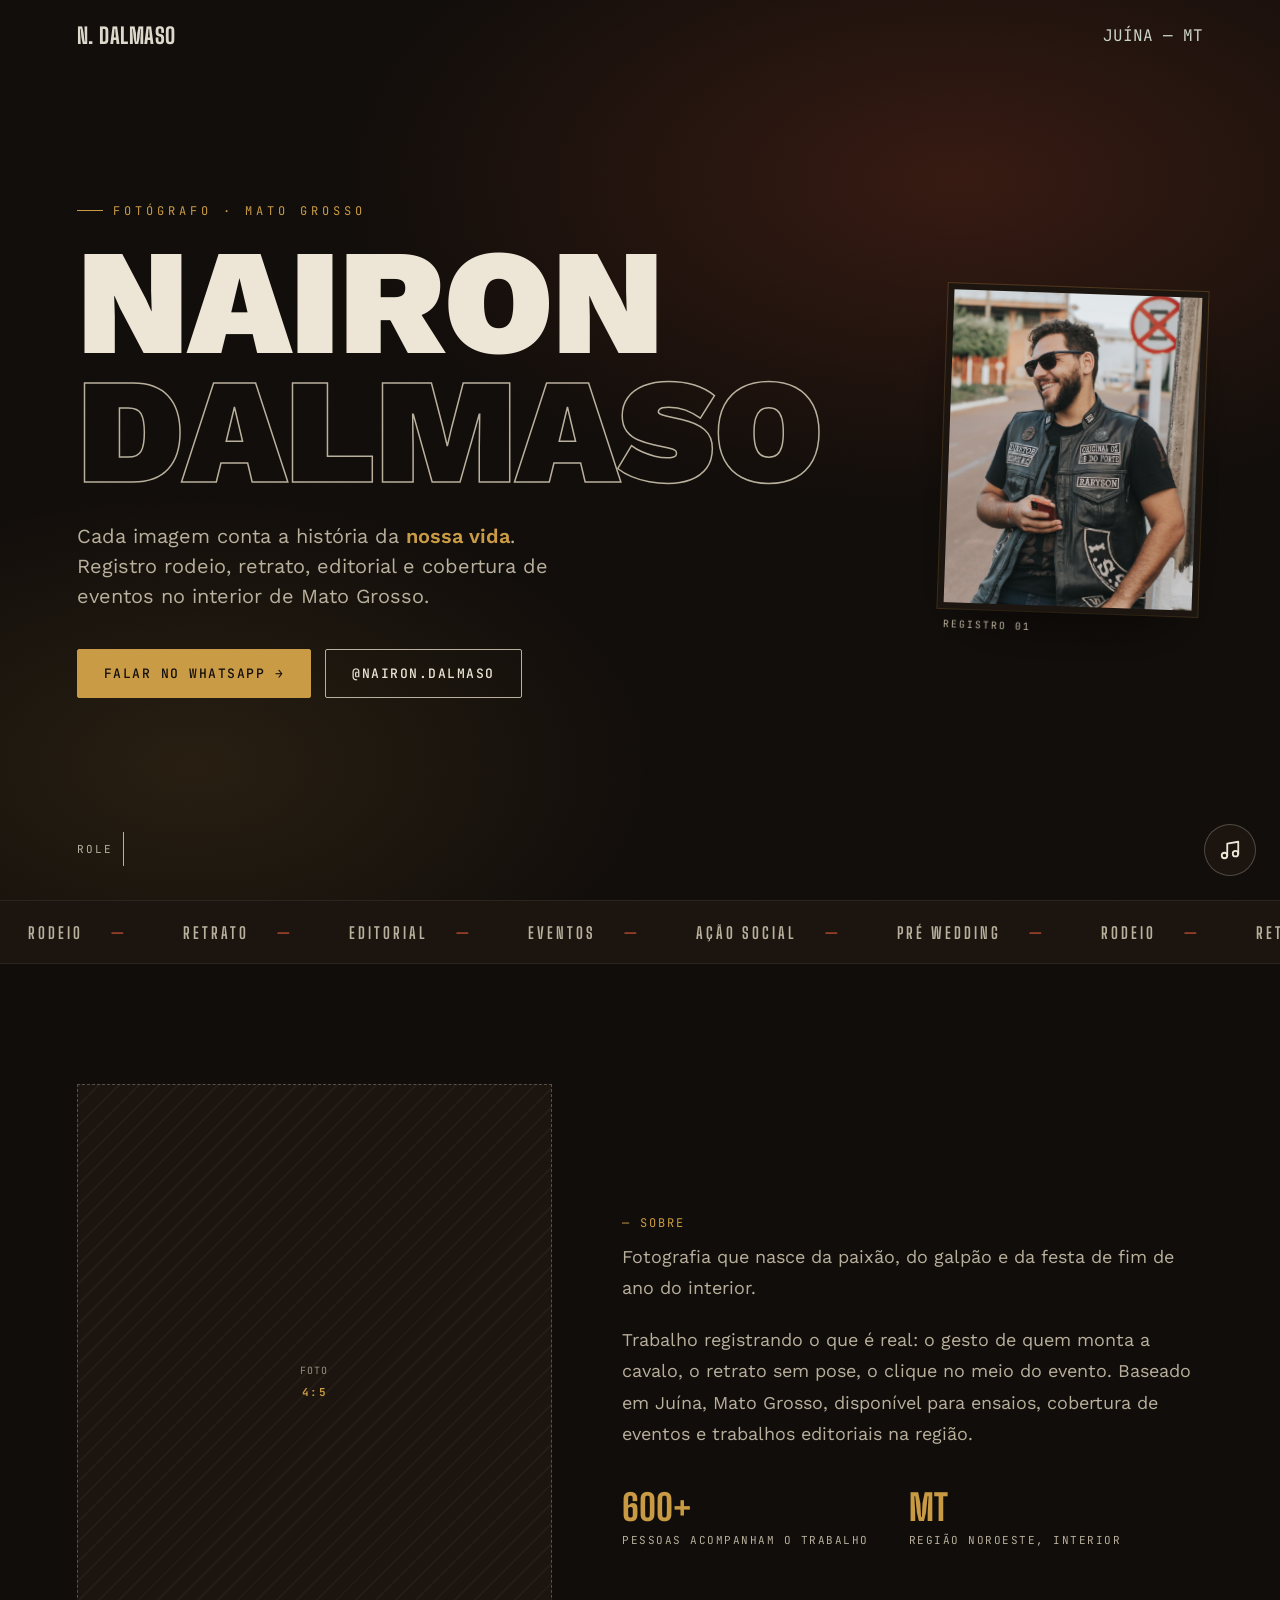
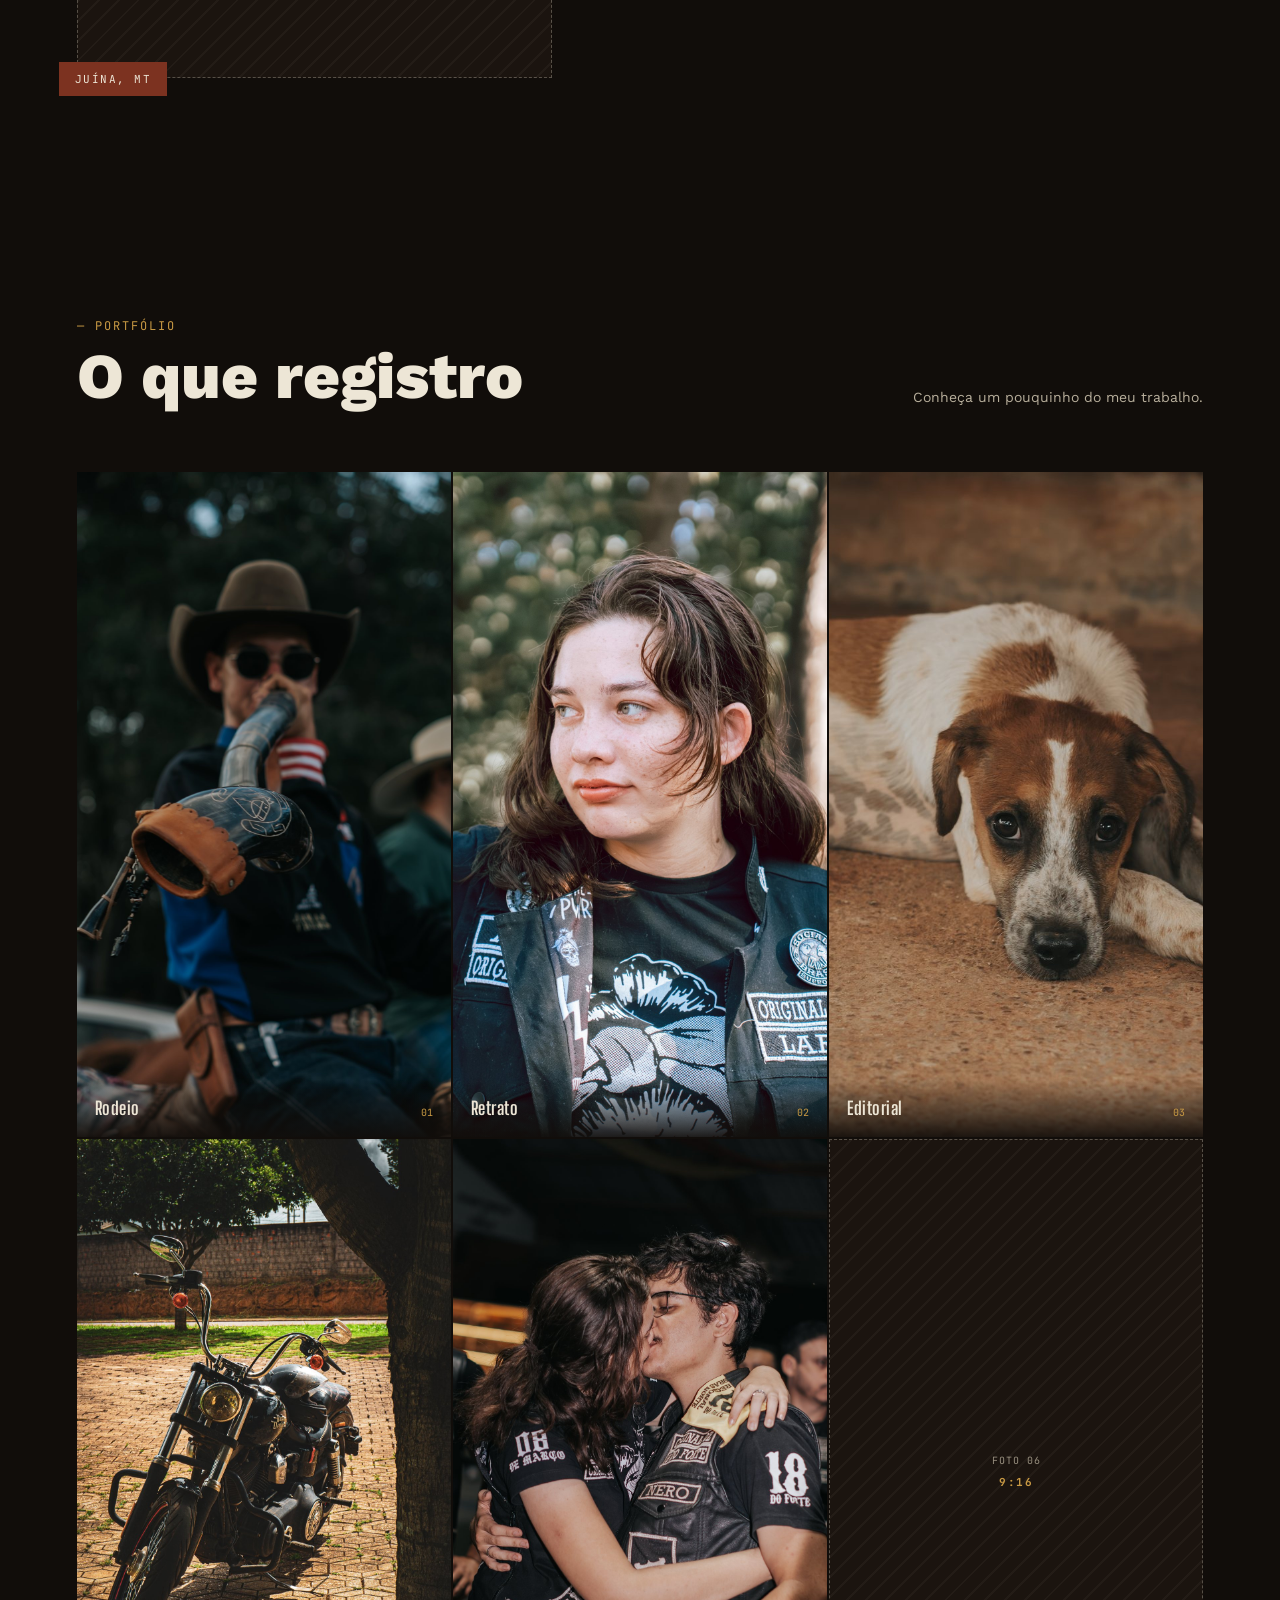
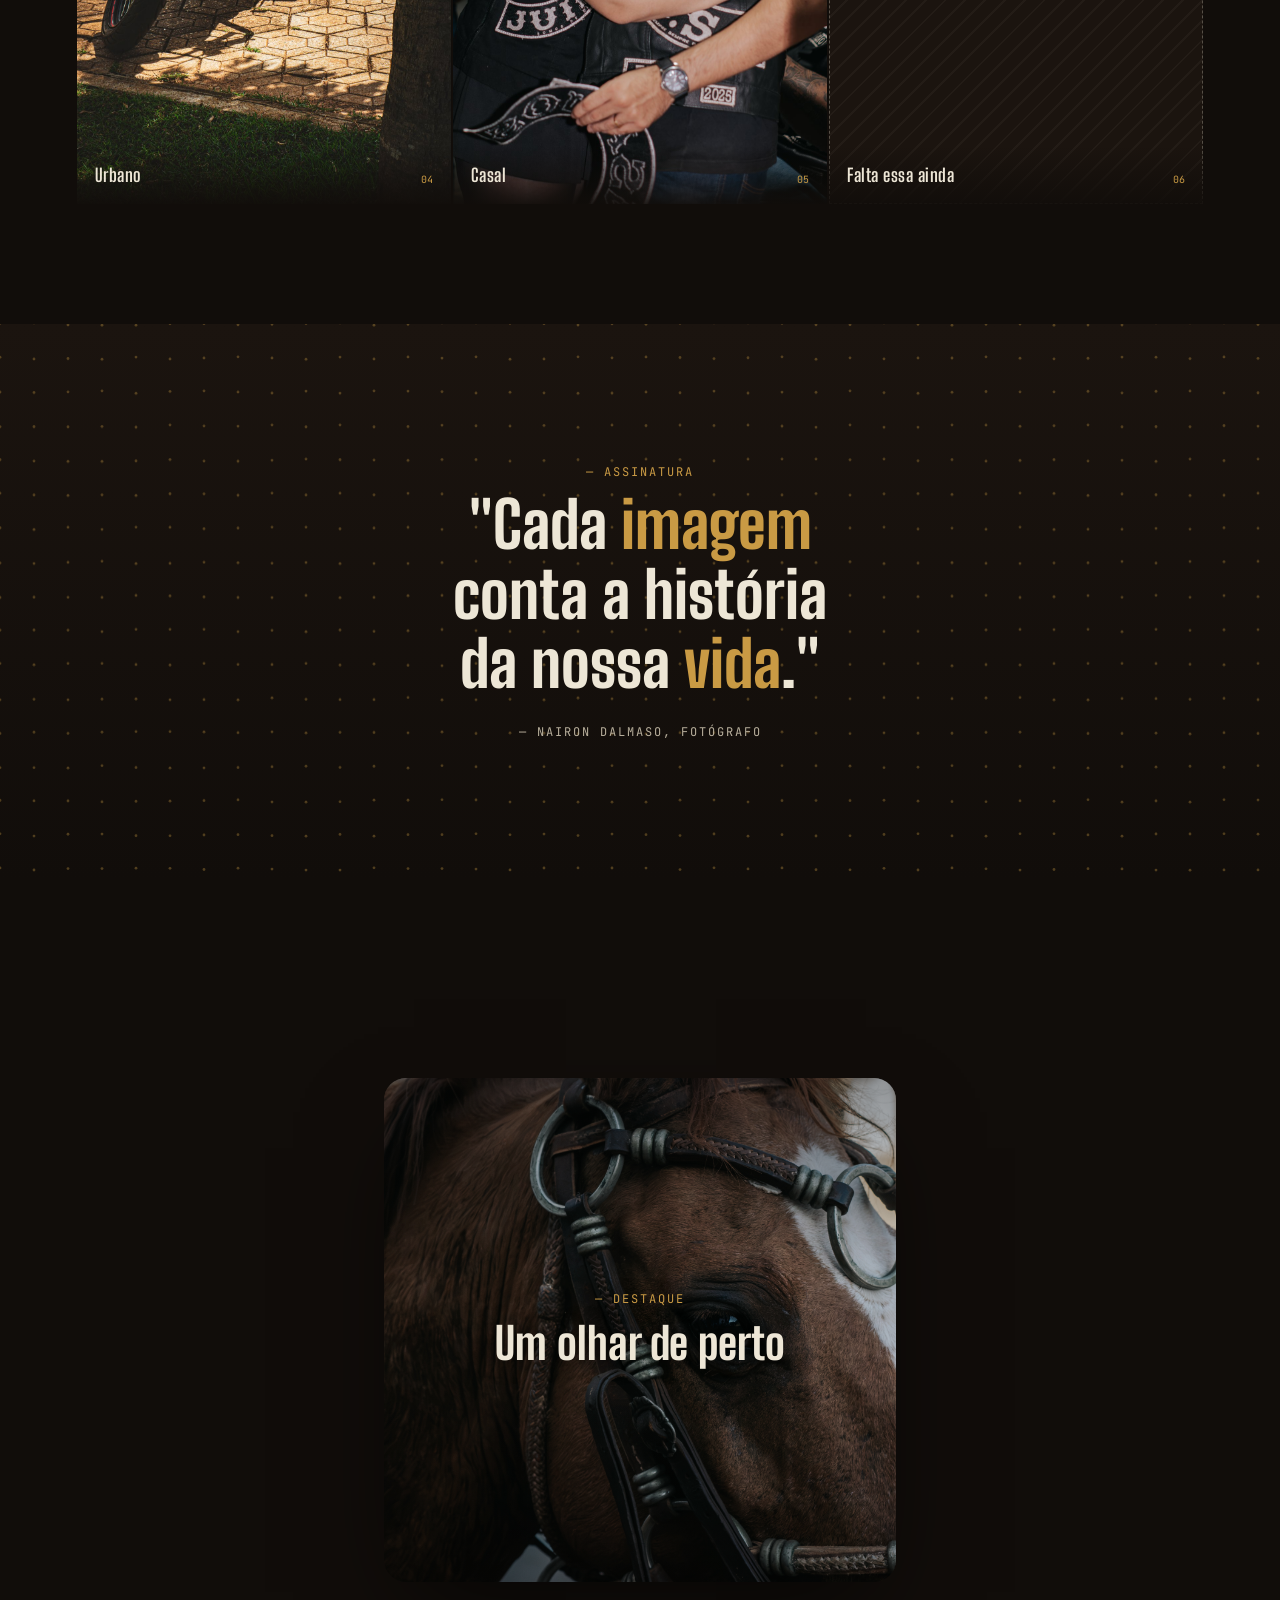
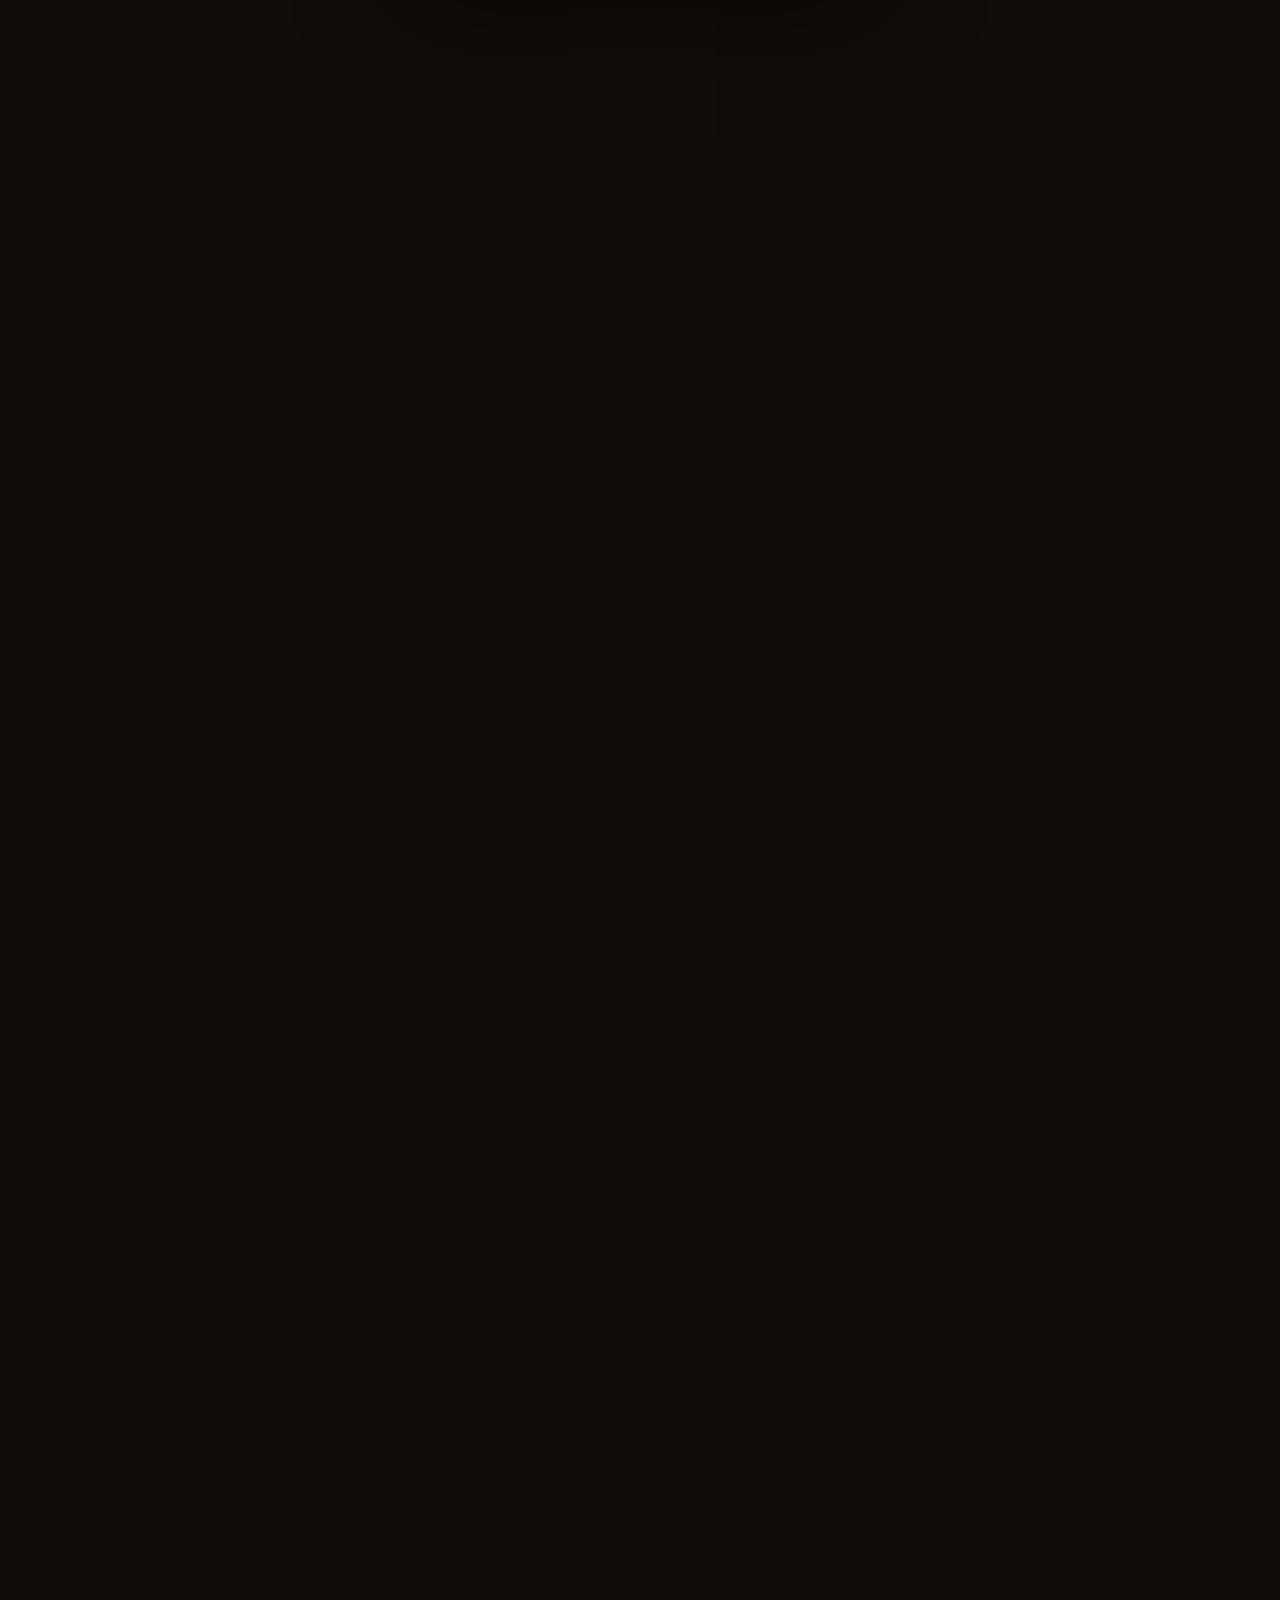
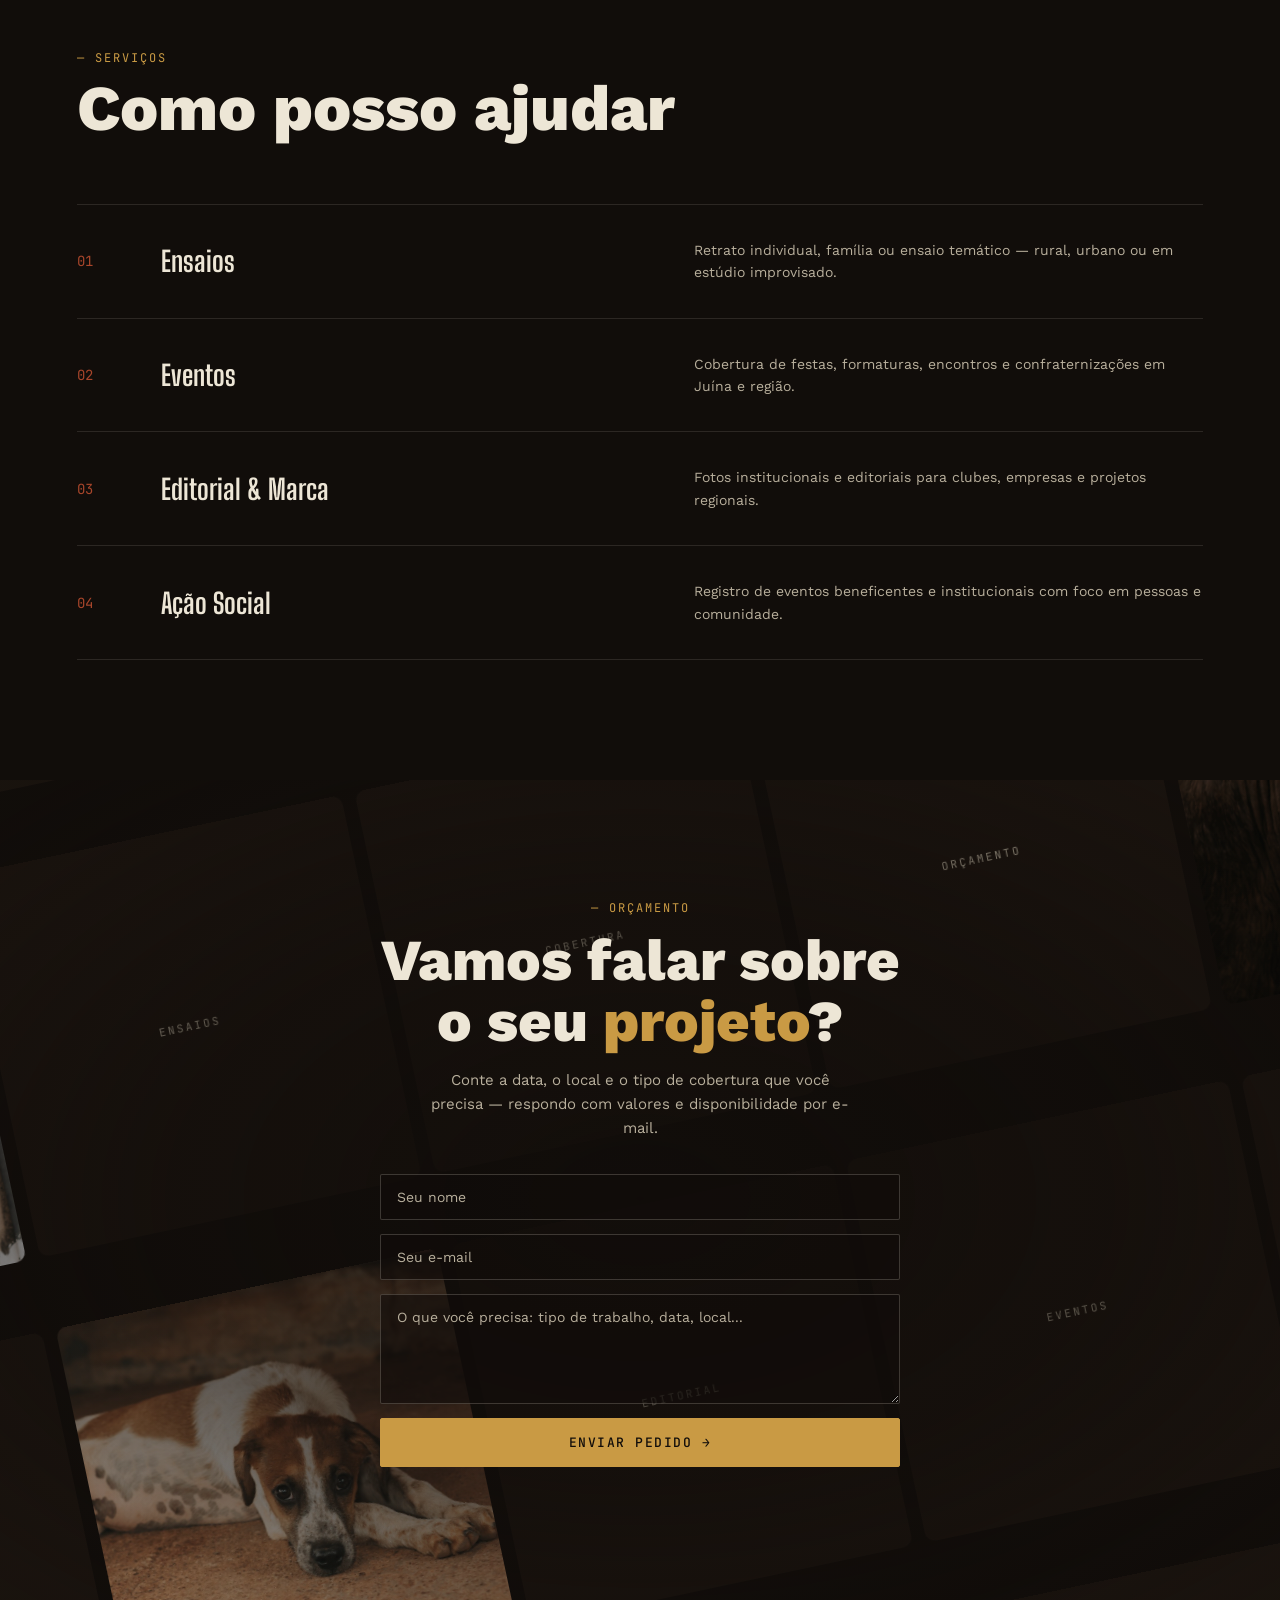
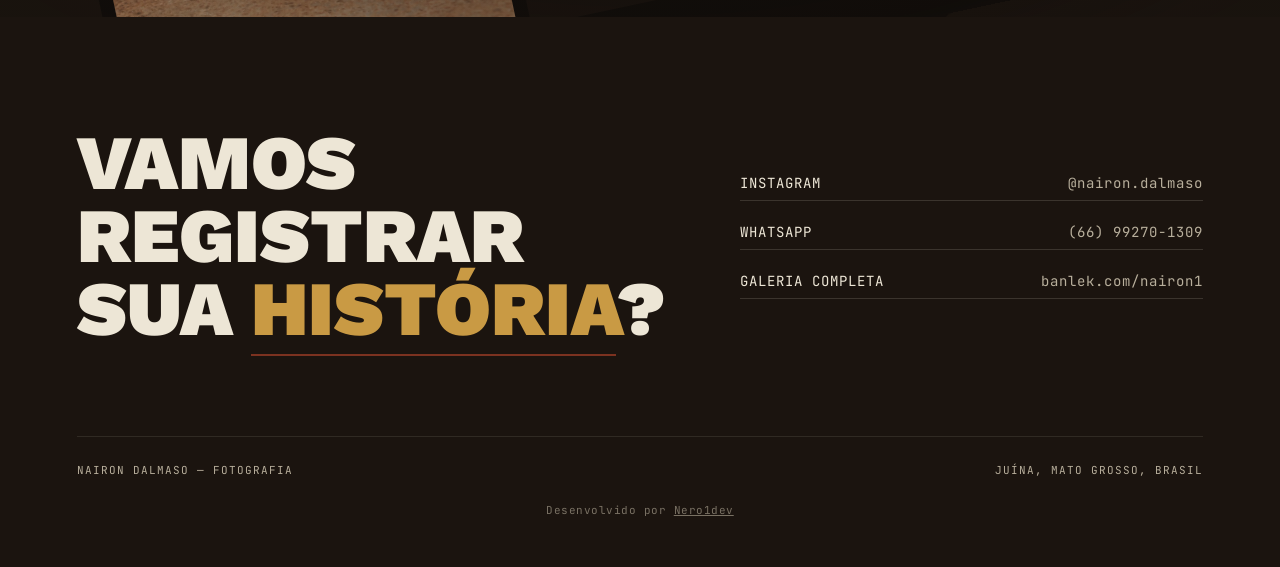
==== commit df98f46d: "Update placeholder label for missing portfolio photo 6 Marks the empty grid slot as "Falta essa aind" ====
--- a/index.html
+++ b/index.html
@@ -147,7 +147,7 @@
     <!-- foto 5 -->
     <div class="cell"><img src="img/DSC07061.jpg" alt="Casal se beijando vestindo jaquetas de motoclube" width="1125" height="2000" loading="lazy"><div class="label"><b>Casal</b><span>05</span></div></div>
     <!-- foto 6 -->
-    <div class="cell"><div class="ph"><span>FOTO 06</span><b>9:16</b></div><div class="label"><b>Ação Social</b><span>06</span></div></div>
+    <div class="cell"><div class="ph"><span>FOTO 06</span><b>9:16</b></div><div class="label"><b>Falta essa ainda</b><span>06</span></div></div>
   </div>
 </section>
 
--- a/style.css
+++ b/style.css
@@ -16,6 +16,11 @@
     color:var(--bone);
     font-family:'Work Sans',sans-serif;
   }
+  /* trava o scroll do site atrás da lightbox enquanto ela está aberta (ver openLightbox/closeLightbox
+     no script.js) — precisa ir no <html>, não só no <body>: como o html já tem overflow-x:hidden fixo
+     acima, o overflow do body não propaga pro scroll da página (regra do CSSOM-View), então só travar
+     o body não impede o scroll continuar rolando por trás da lightbox */
+  html.scroll-lock{overflow:hidden;}
   ::selection{background:var(--earth-bright);color:var(--bone);}
   a{color:inherit;text-decoration:none;}
 
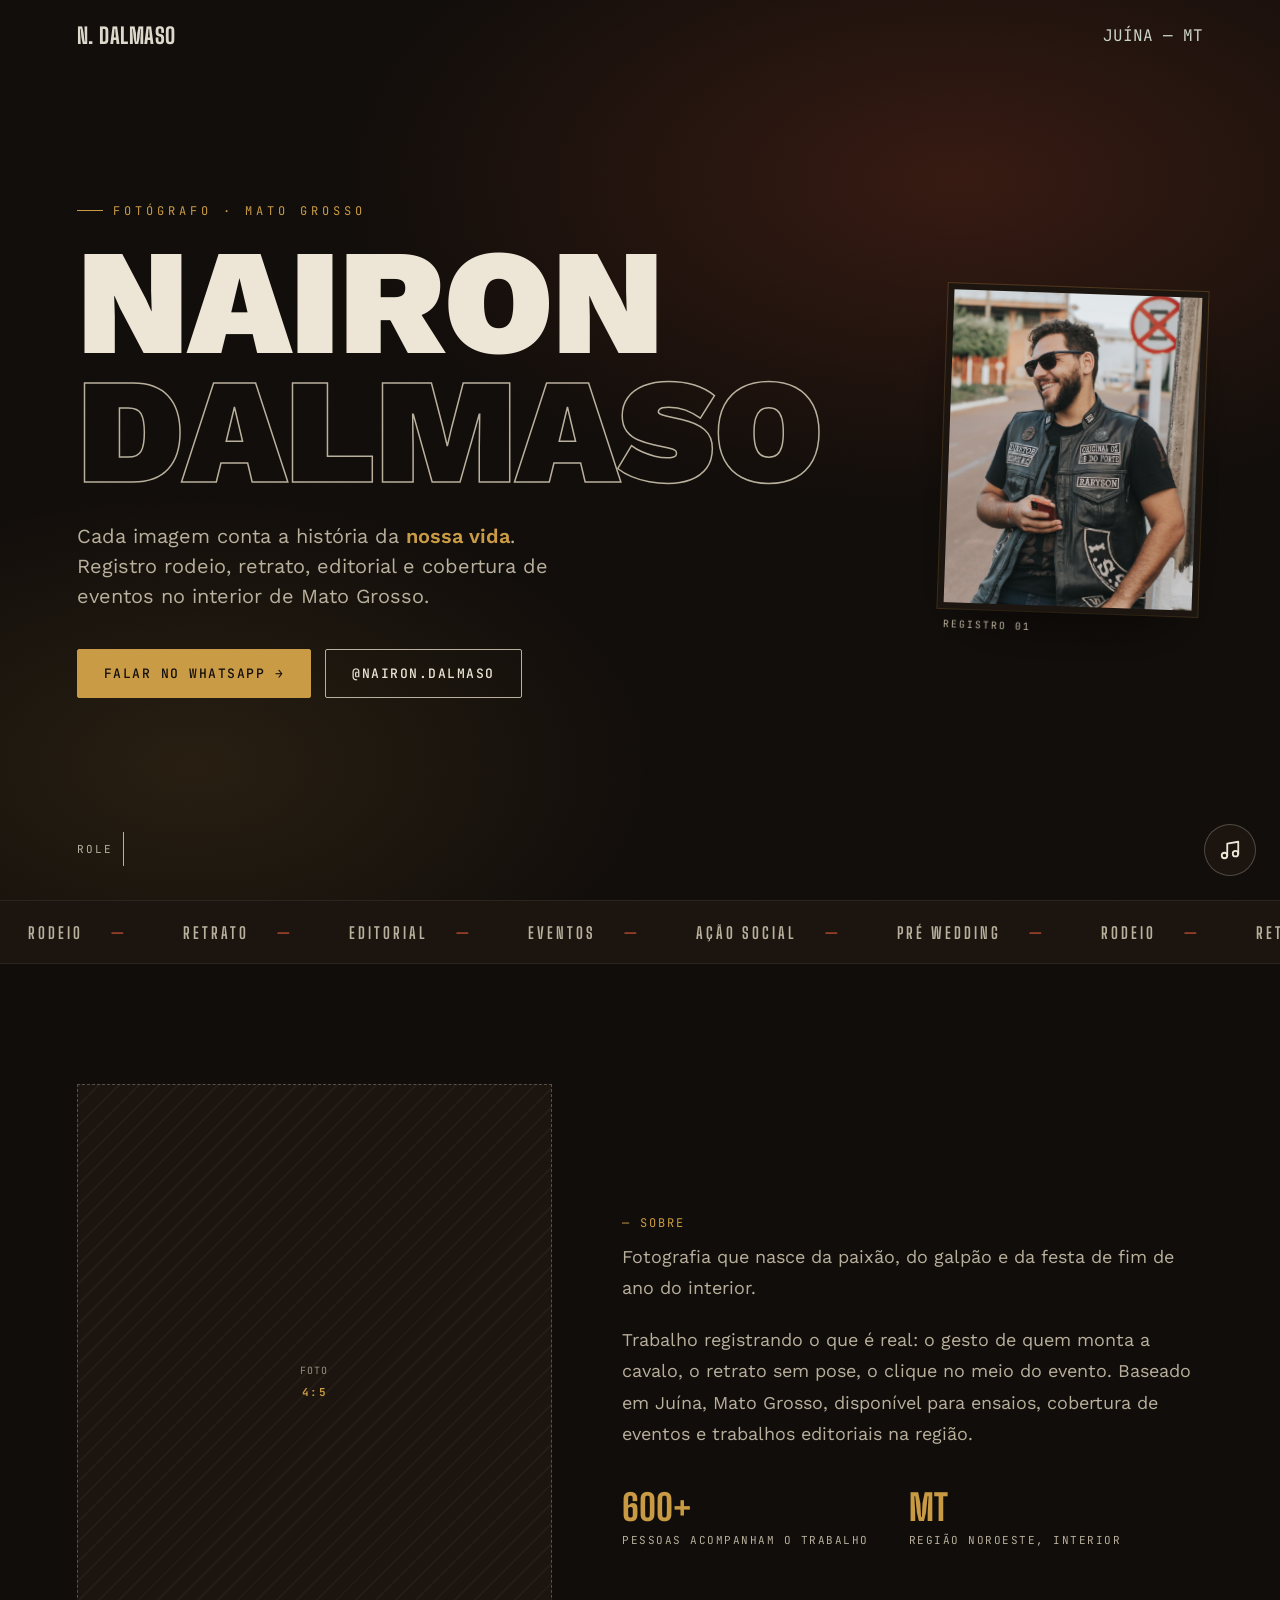
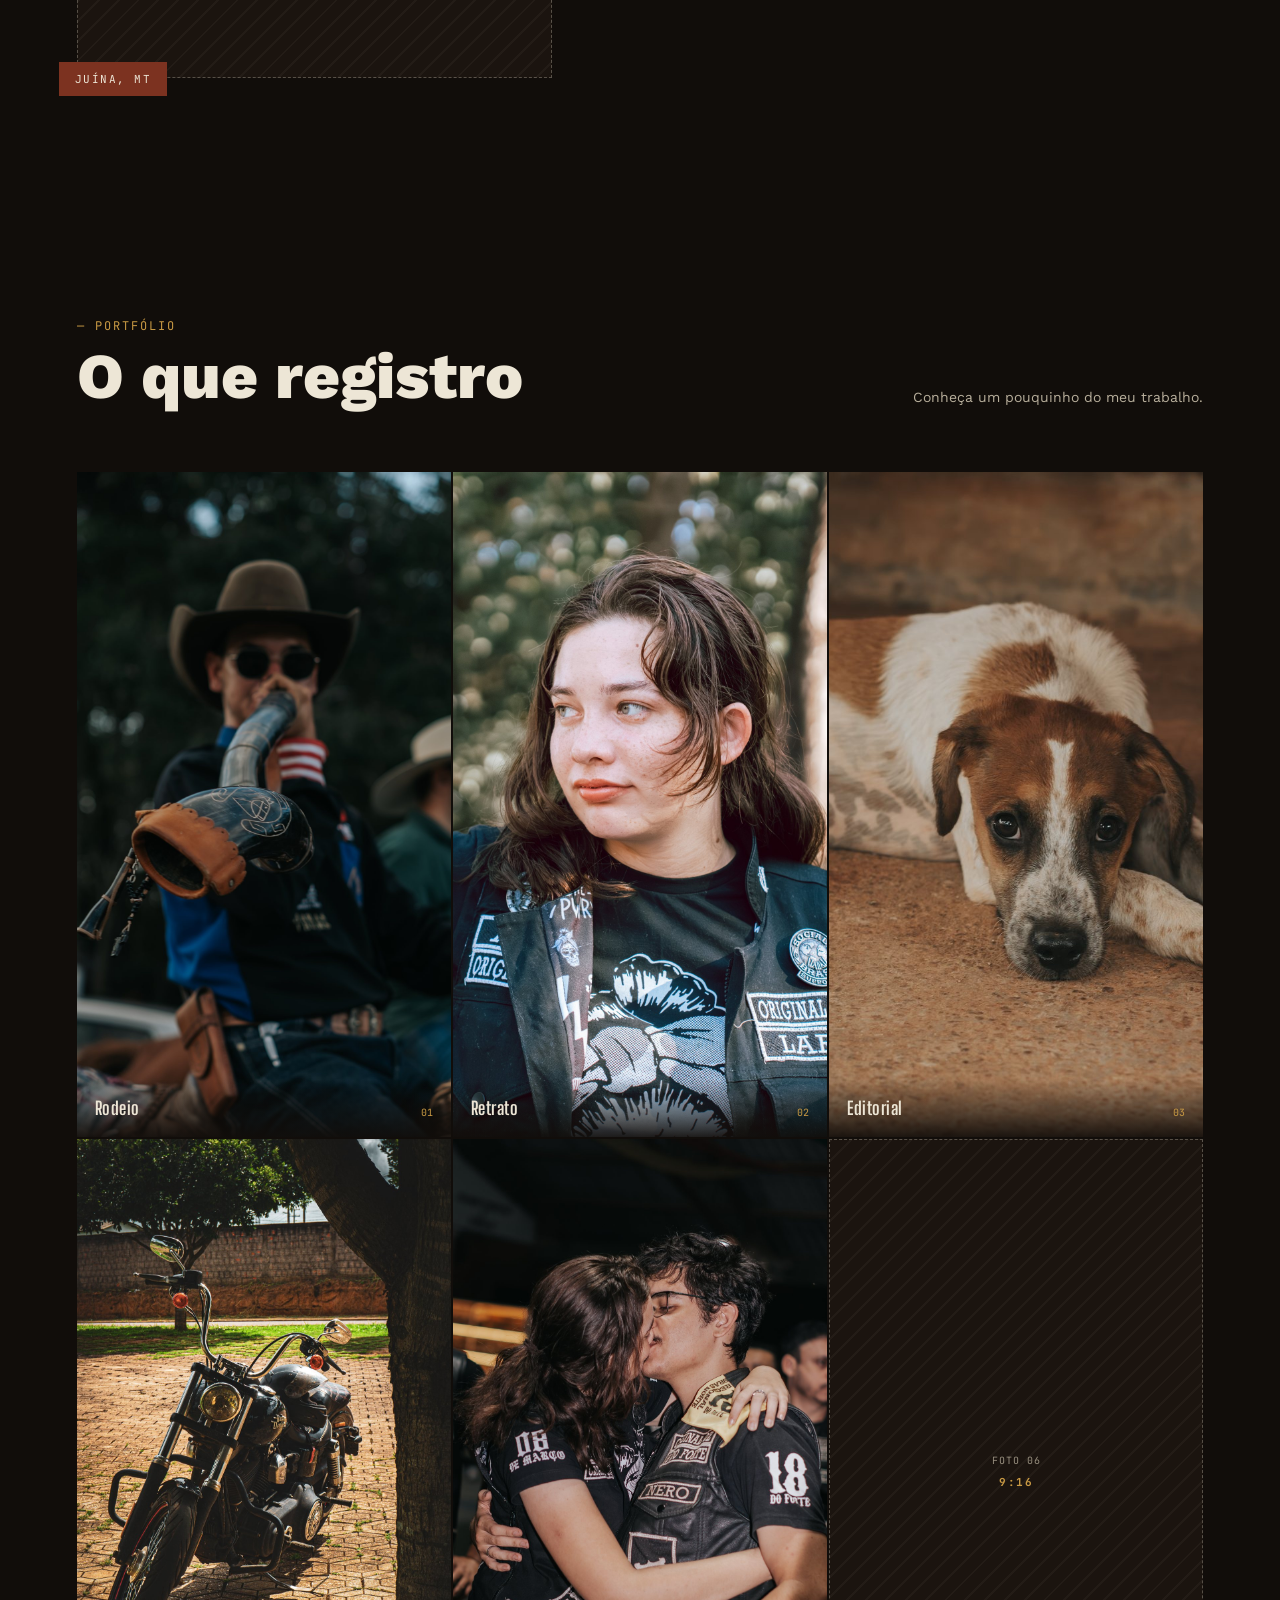
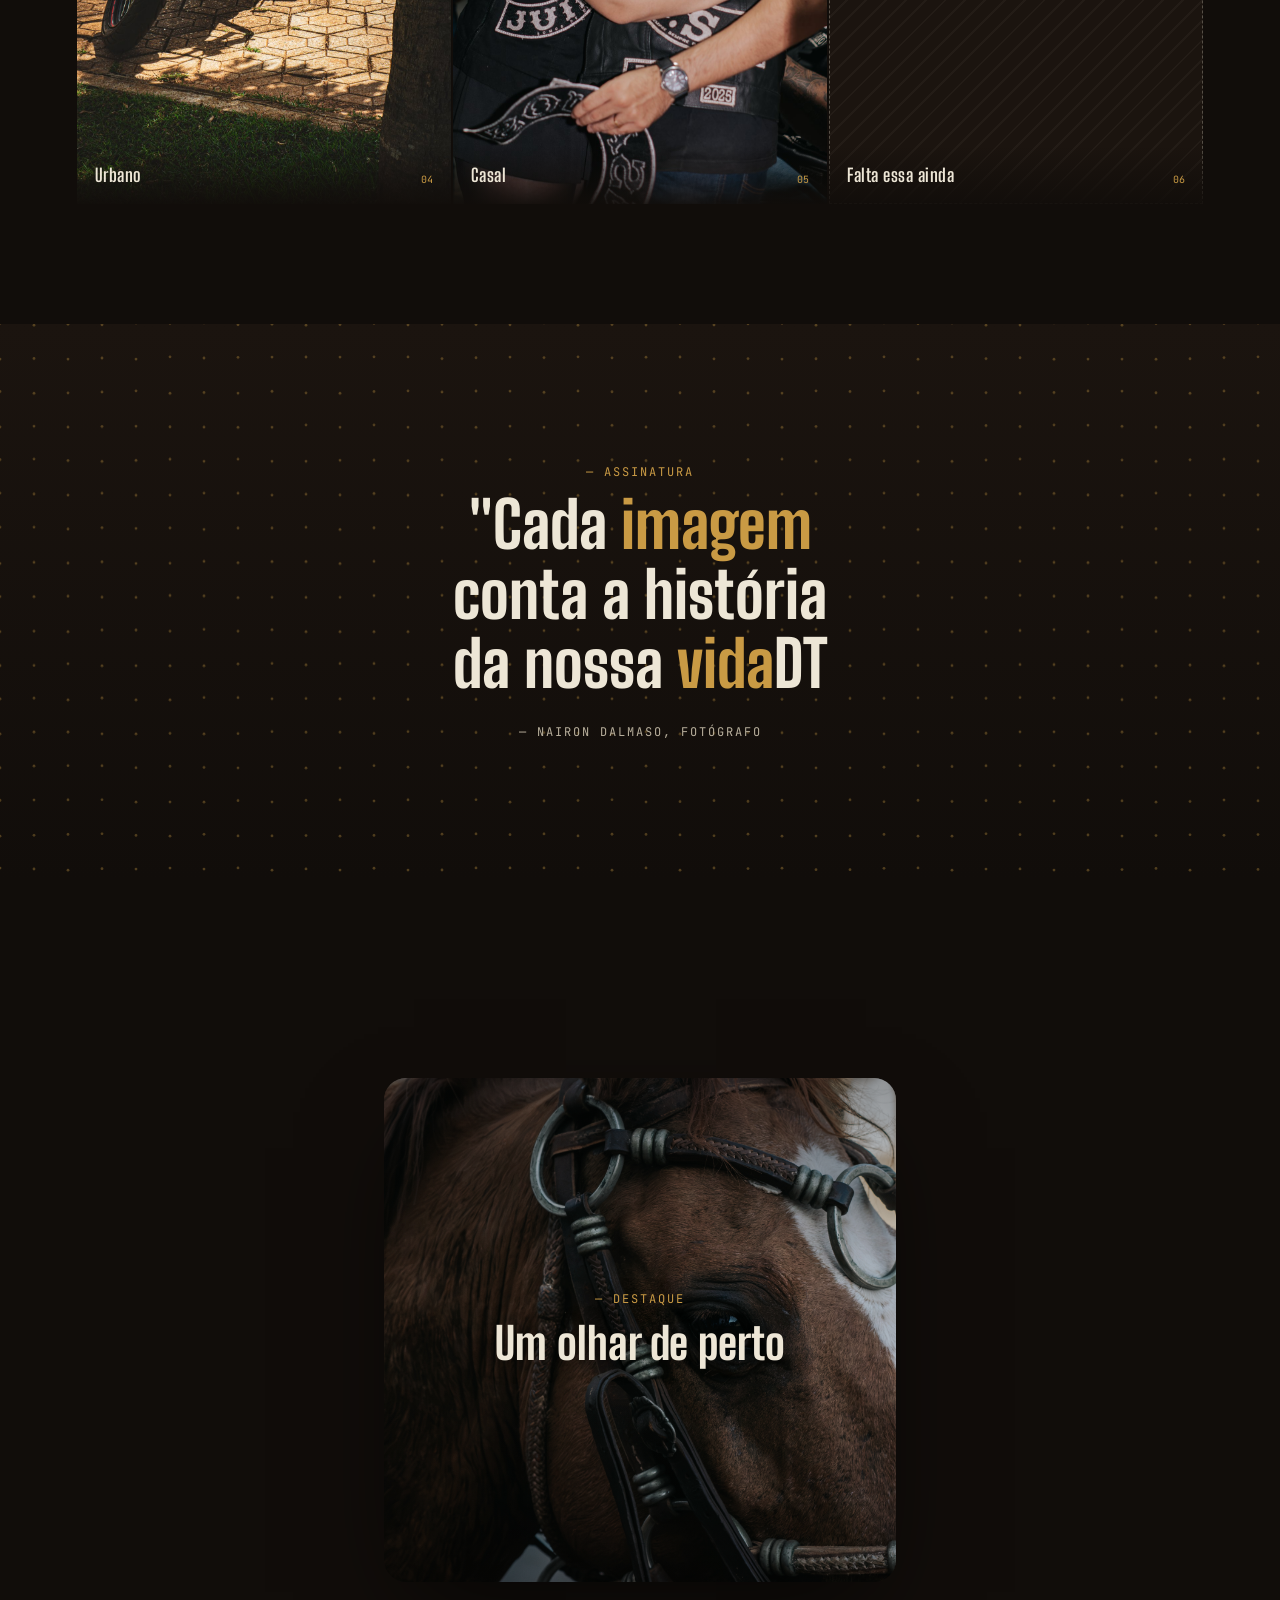
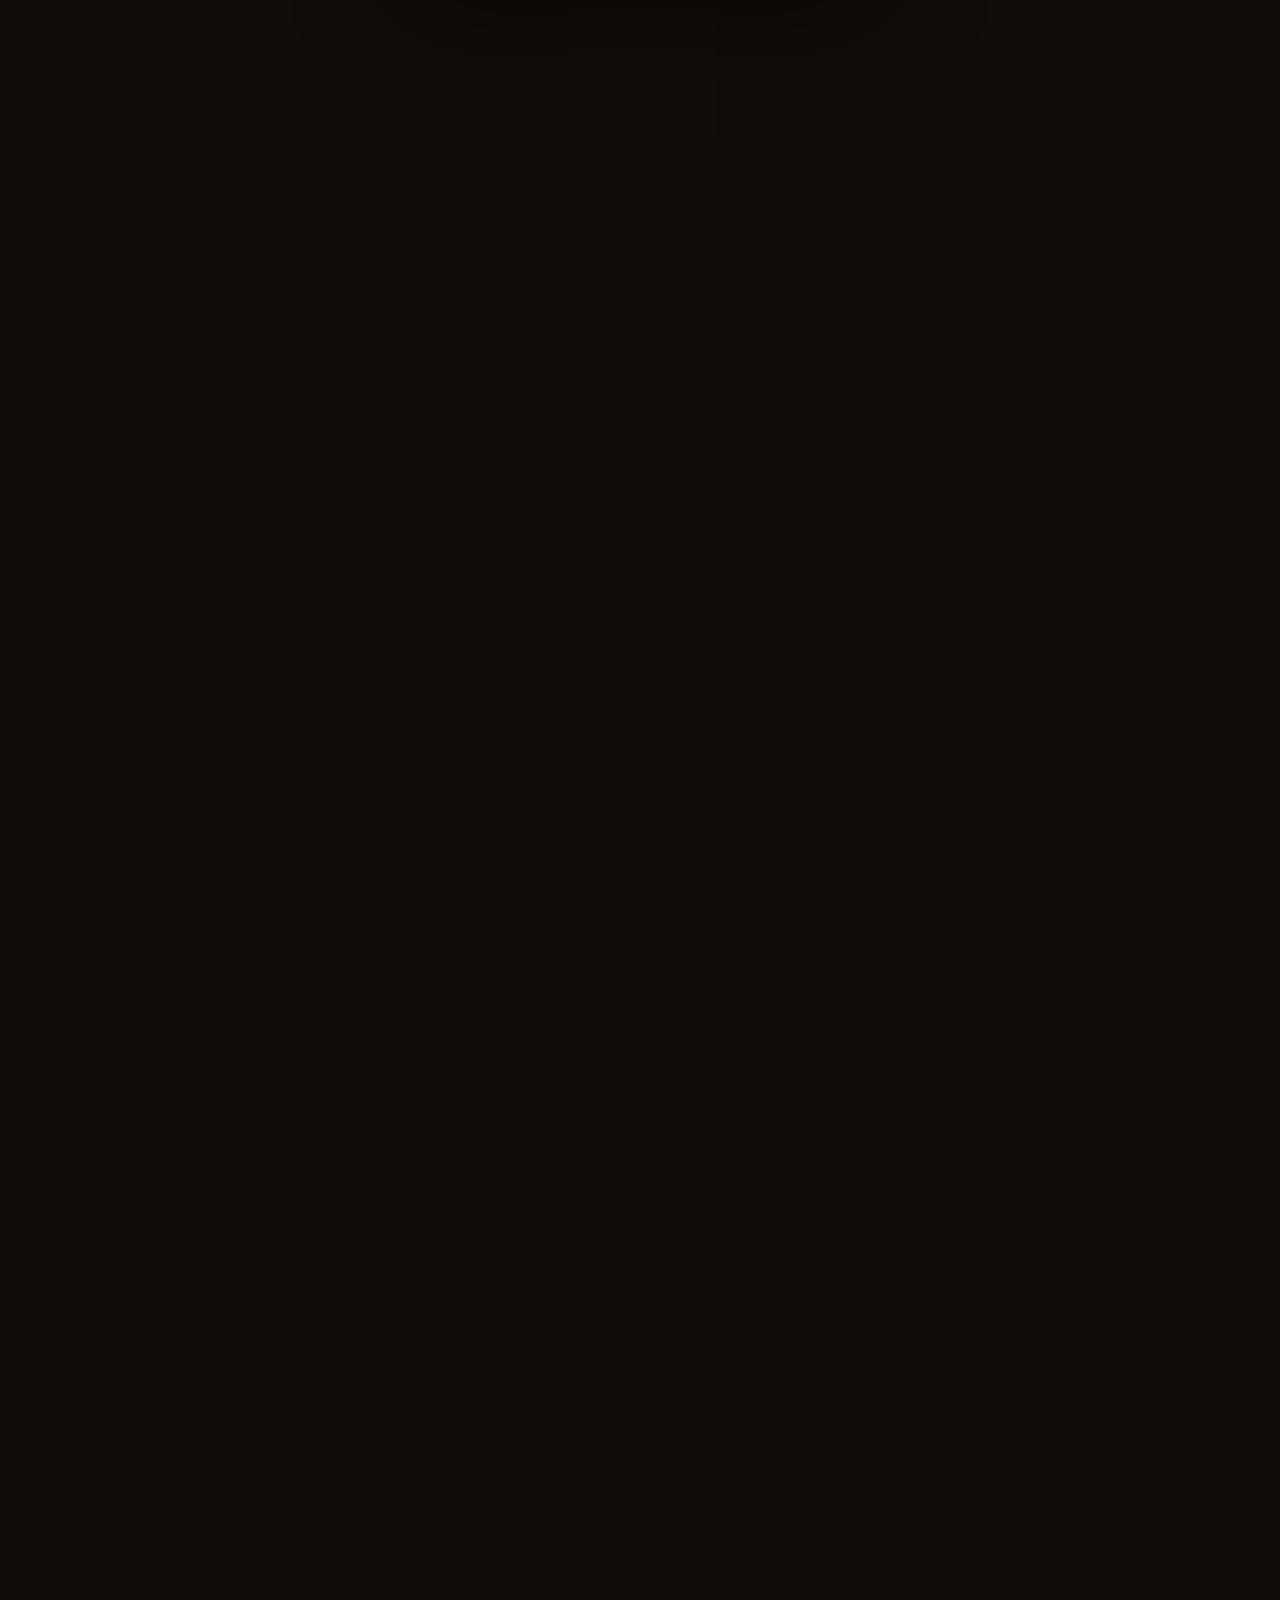
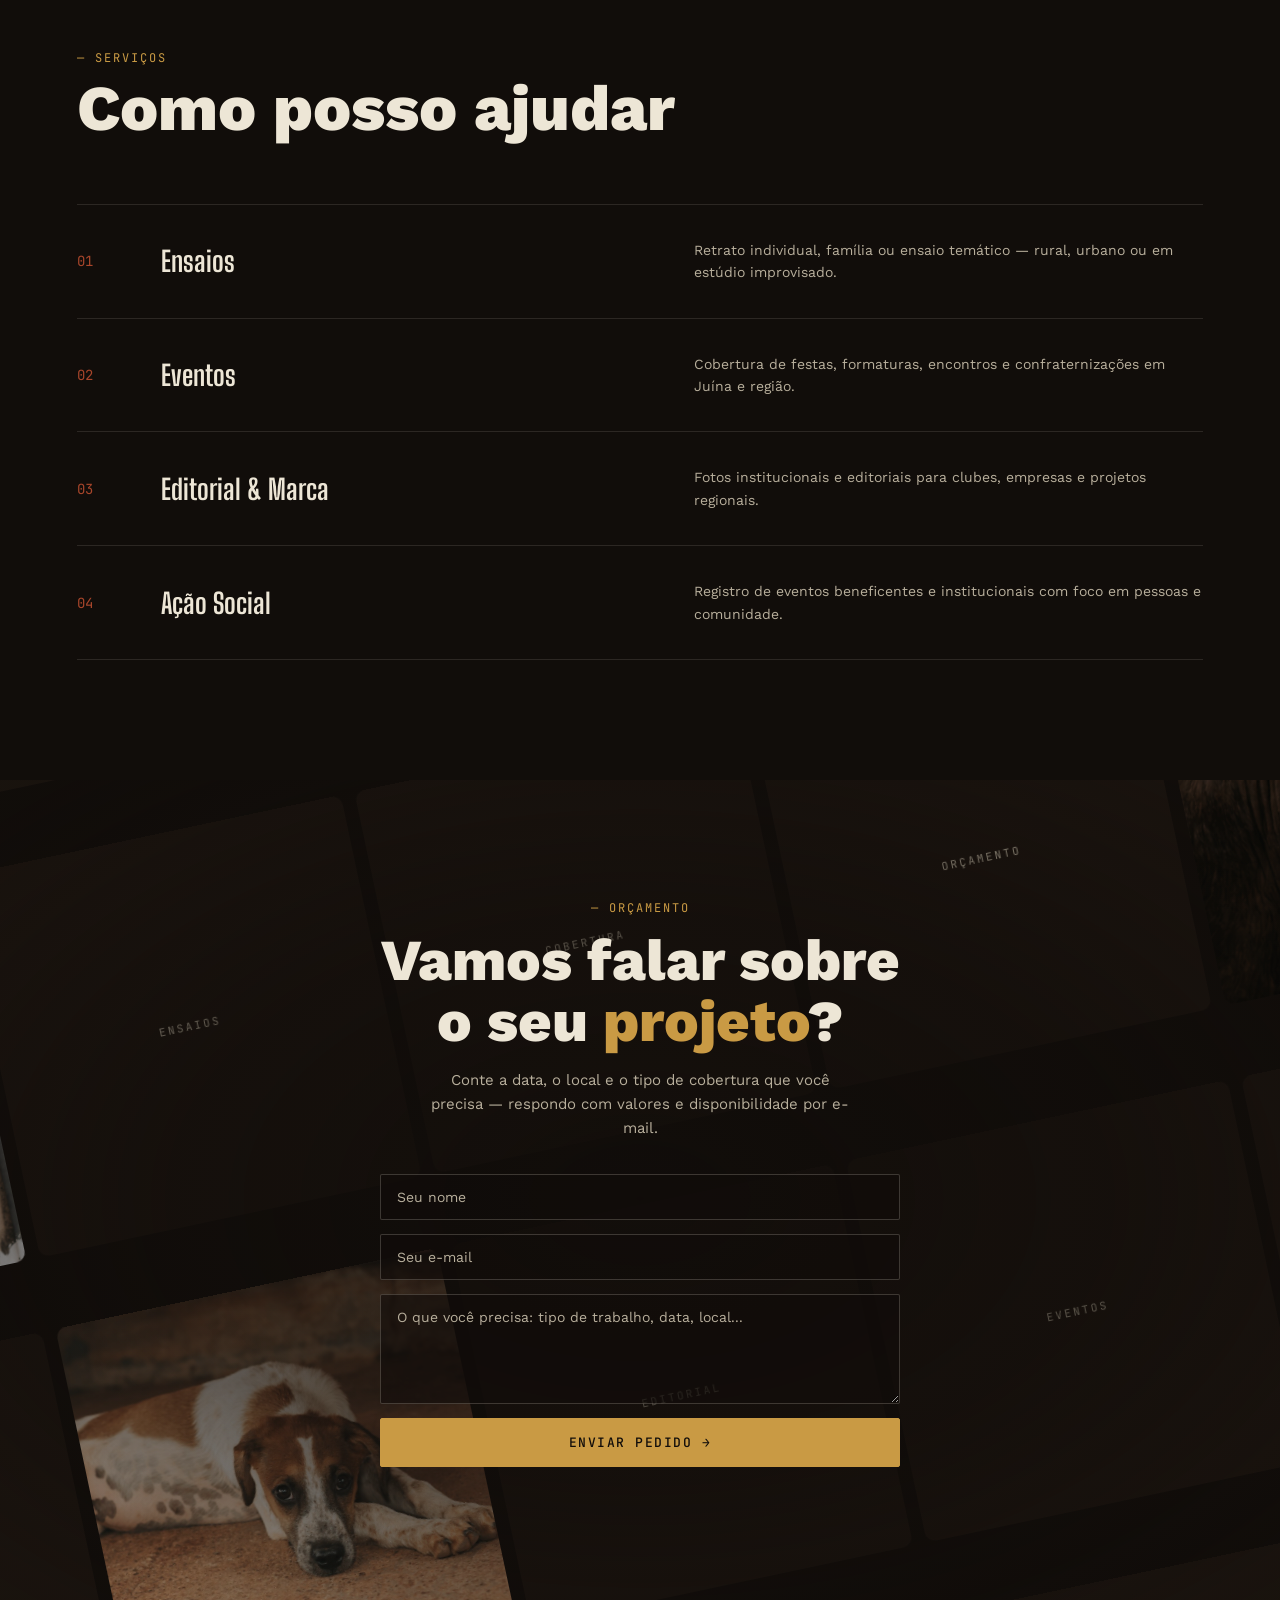
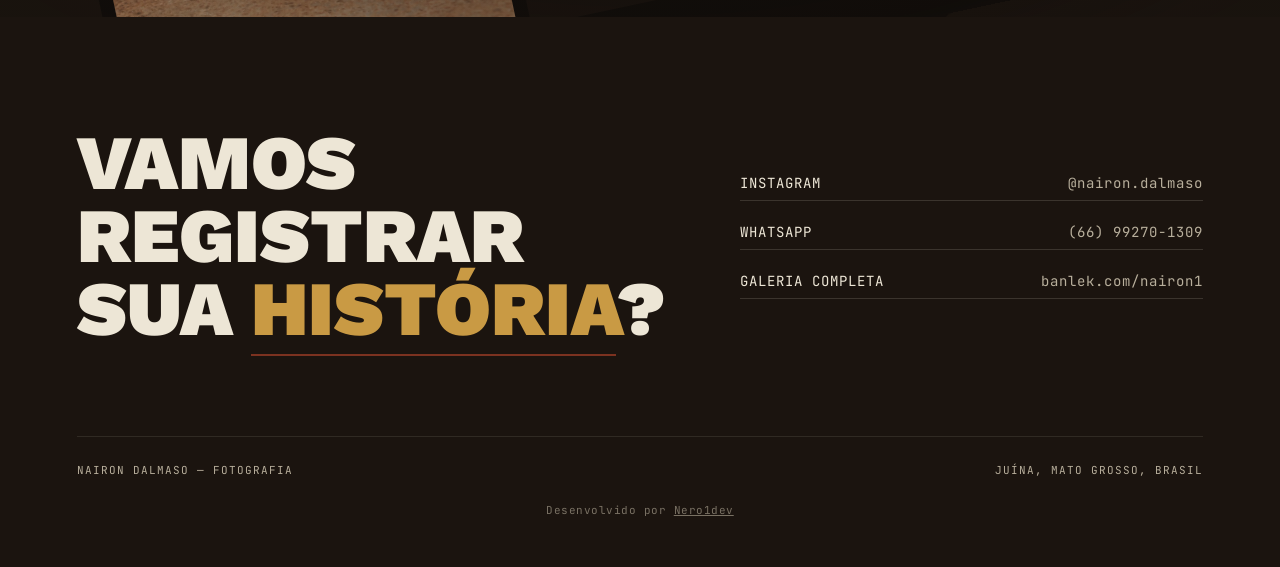
==== commit d6f052bd: "Improve local SEO for Juína searches Fix invalid JSON-LD type (Photographer isn't schema.org valid)," ====
--- a/index.html
+++ b/index.html
@@ -26,13 +26,21 @@
 <meta property="og:url" content="https://nairondalmaso.com.br">
 <meta property="og:locale" content="pt_BR">
 <meta name="twitter:card" content="summary_large_image">
+<meta name="twitter:title" content="Nairon Dalmaso — Fotografia | Juína, MT">
+<meta name="twitter:description" content="Fotógrafo Nairon Dalmaso, baseado em Juína, MT. Cobertura de rodeio, retrato, editorial, eventos e pré-wedding no interior de Mato Grosso.">
+<meta name="twitter:image" content="https://nairondalmaso.com.br/img/DSC06557.jpg">
+<meta name="keywords" content="fotógrafo Juína, fotografia Juína MT, fotógrafo rodeio Mato Grosso, ensaio fotográfico Juína, cobertura de eventos Juína, fotógrafo noroeste de Mato Grosso">
 <meta name="robots" content="index, follow">
+<meta name="geo.region" content="BR-MT">
+<meta name="geo.placename" content="Juína">
+<meta name="geo.position" content="-11.3919;-58.7444">
+<meta name="ICBM" content="-11.3919, -58.7444">
 <link rel="canonical" href="https://nairondalmaso.com.br">
 <script type="application/ld+json">
 {
   "@context": "https://schema.org",
-  "@type": "Photographer",
-  "name": "Nairon Dalmaso",
+  "@type": ["LocalBusiness", "ProfessionalService"],
+  "name": "Nairon Dalmaso Fotografia",
   "url": "https://nairondalmaso.com.br",
   "image": "https://nairondalmaso.com.br/img/DSC06557.jpg",
   "sameAs": ["https://instagram.com/nairon.dalmaso"],
@@ -42,8 +50,19 @@
     "addressRegion": "MT",
     "addressCountry": "BR"
   },
+  "geo": {
+    "@type": "GeoCoordinates",
+    "latitude": -11.3919,
+    "longitude": -58.7444
+  },
   "areaServed": "Noroeste de Mato Grosso",
   "telephone": "+5566992701309",
+  "priceRange": "$$",
+  "founder": {
+    "@type": "Person",
+    "name": "Nairon Dalmaso",
+    "jobTitle": "Fotógrafo"
+  },
   "makesOffer": [
     {"@type": "Offer", "itemOffered": {"@type": "Service", "name": "Ensaios fotográficos"}},
     {"@type": "Offer", "itemOffered": {"@type": "Service", "name": "Cobertura de eventos"}},
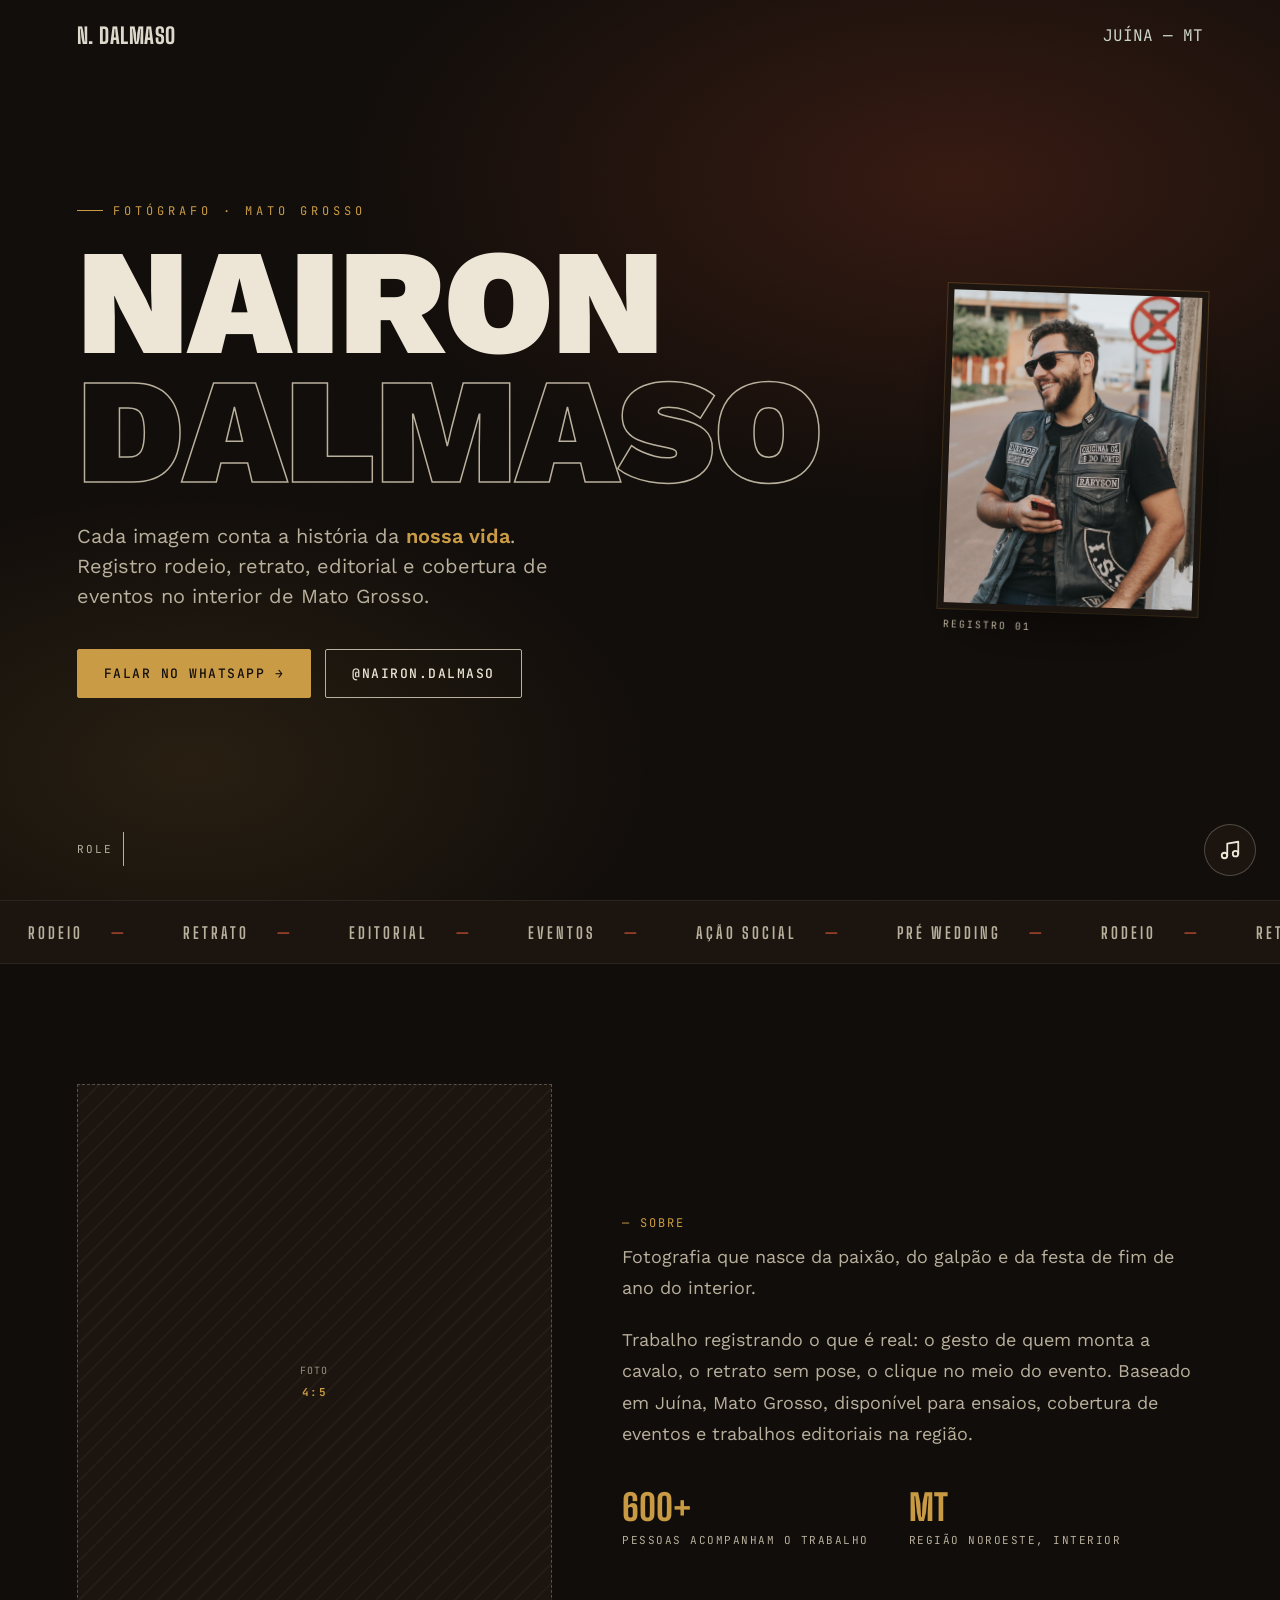
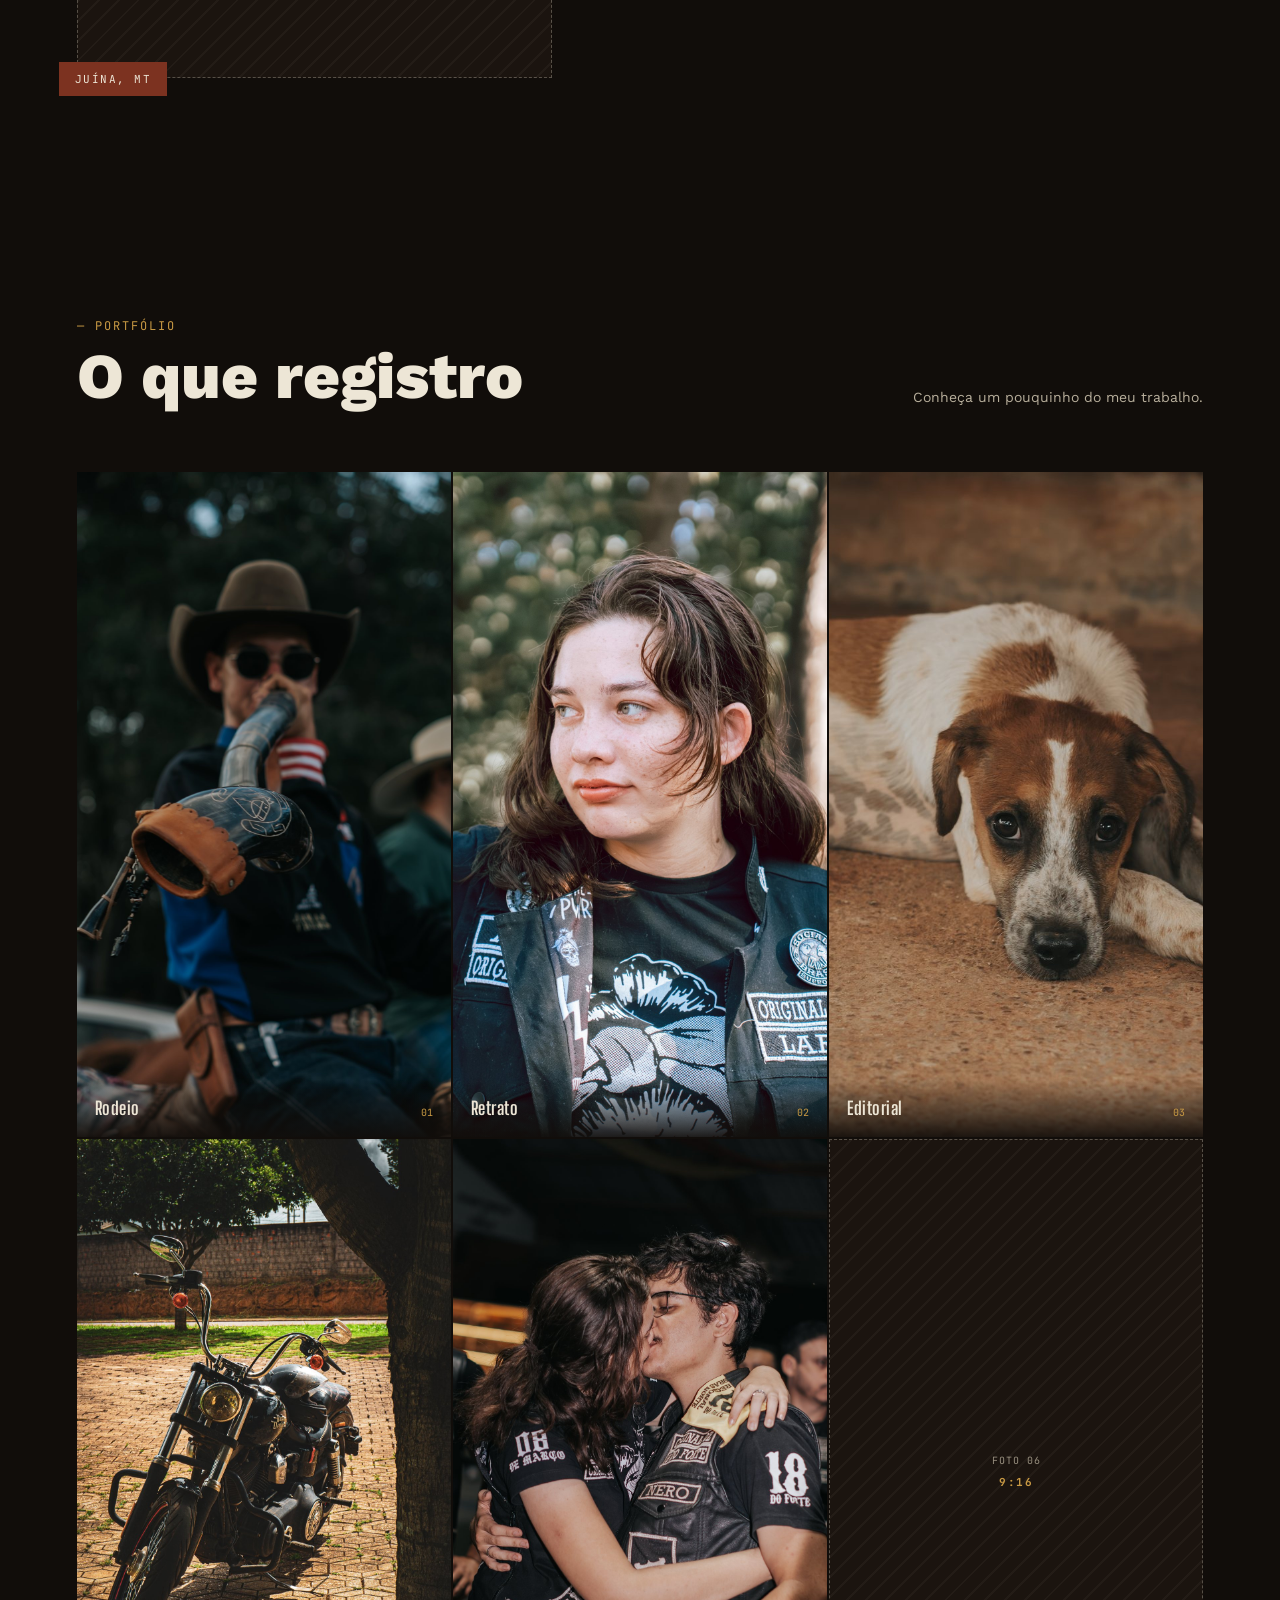
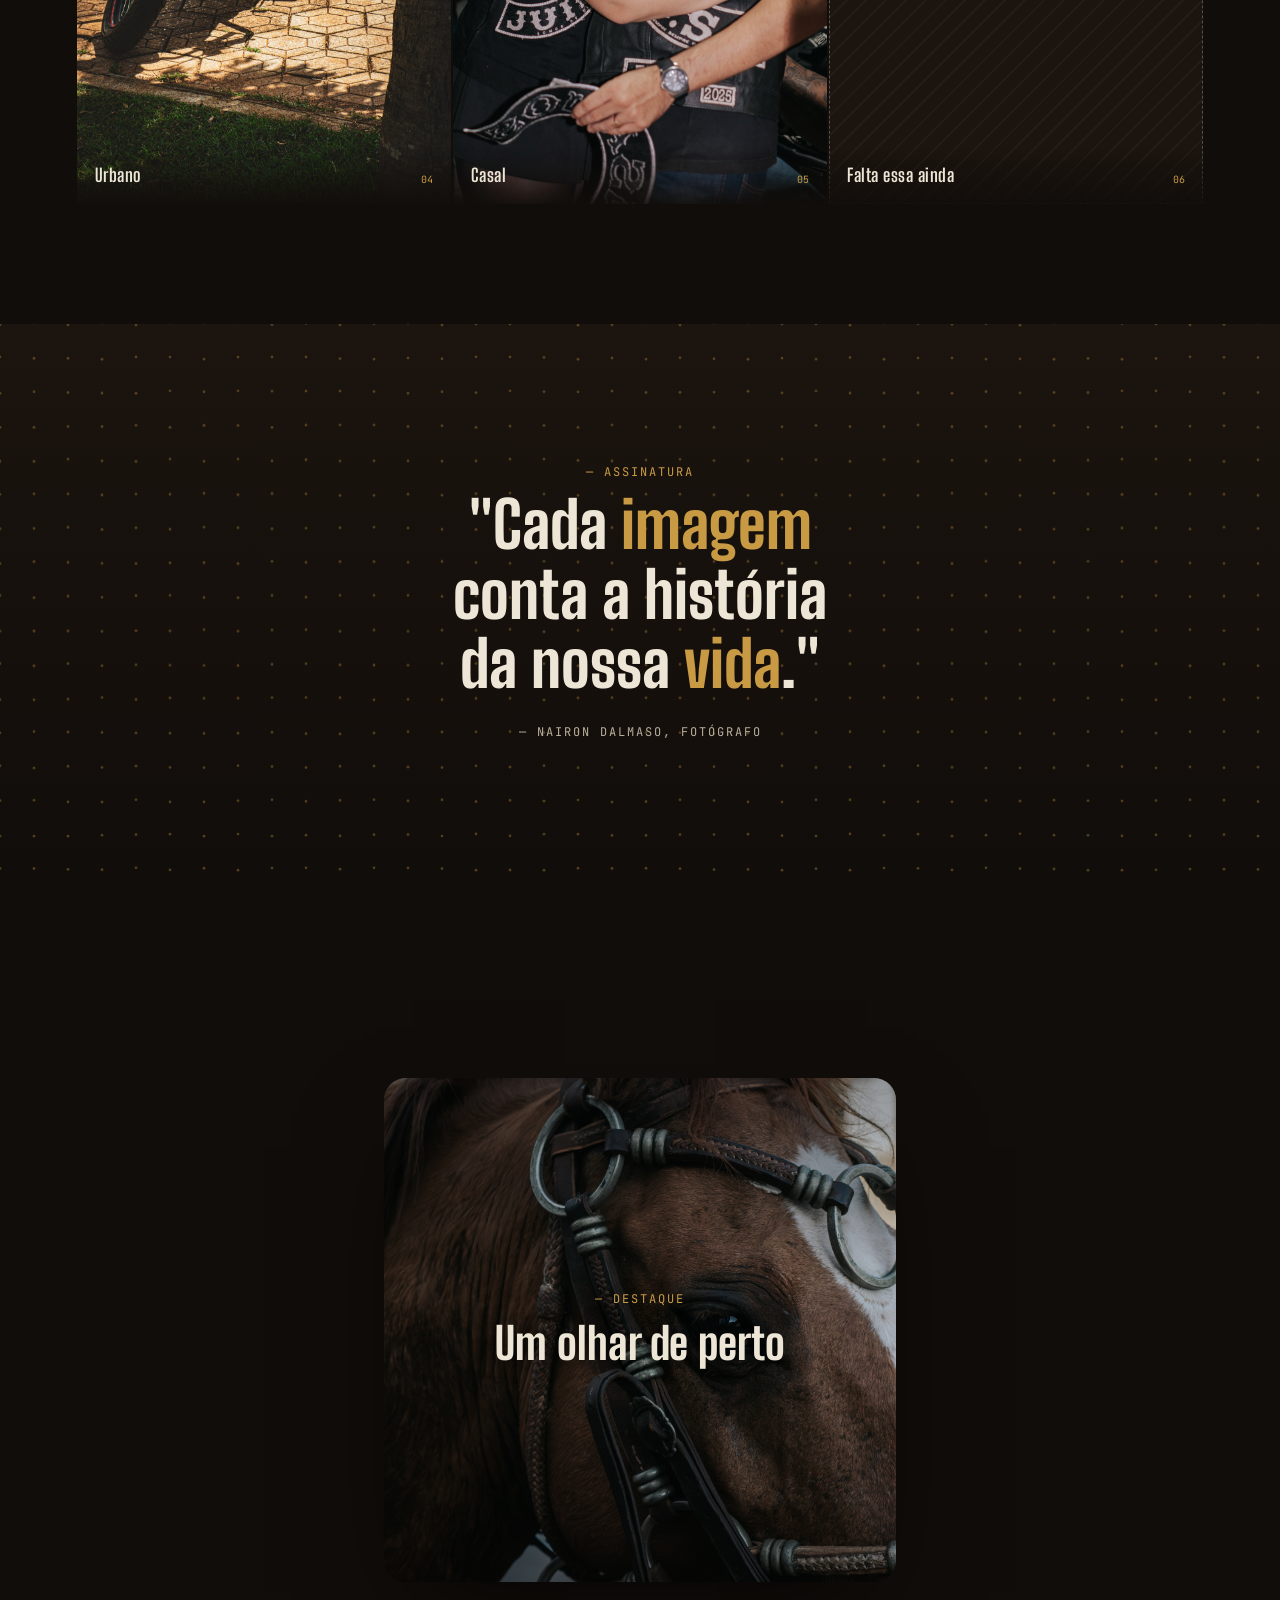
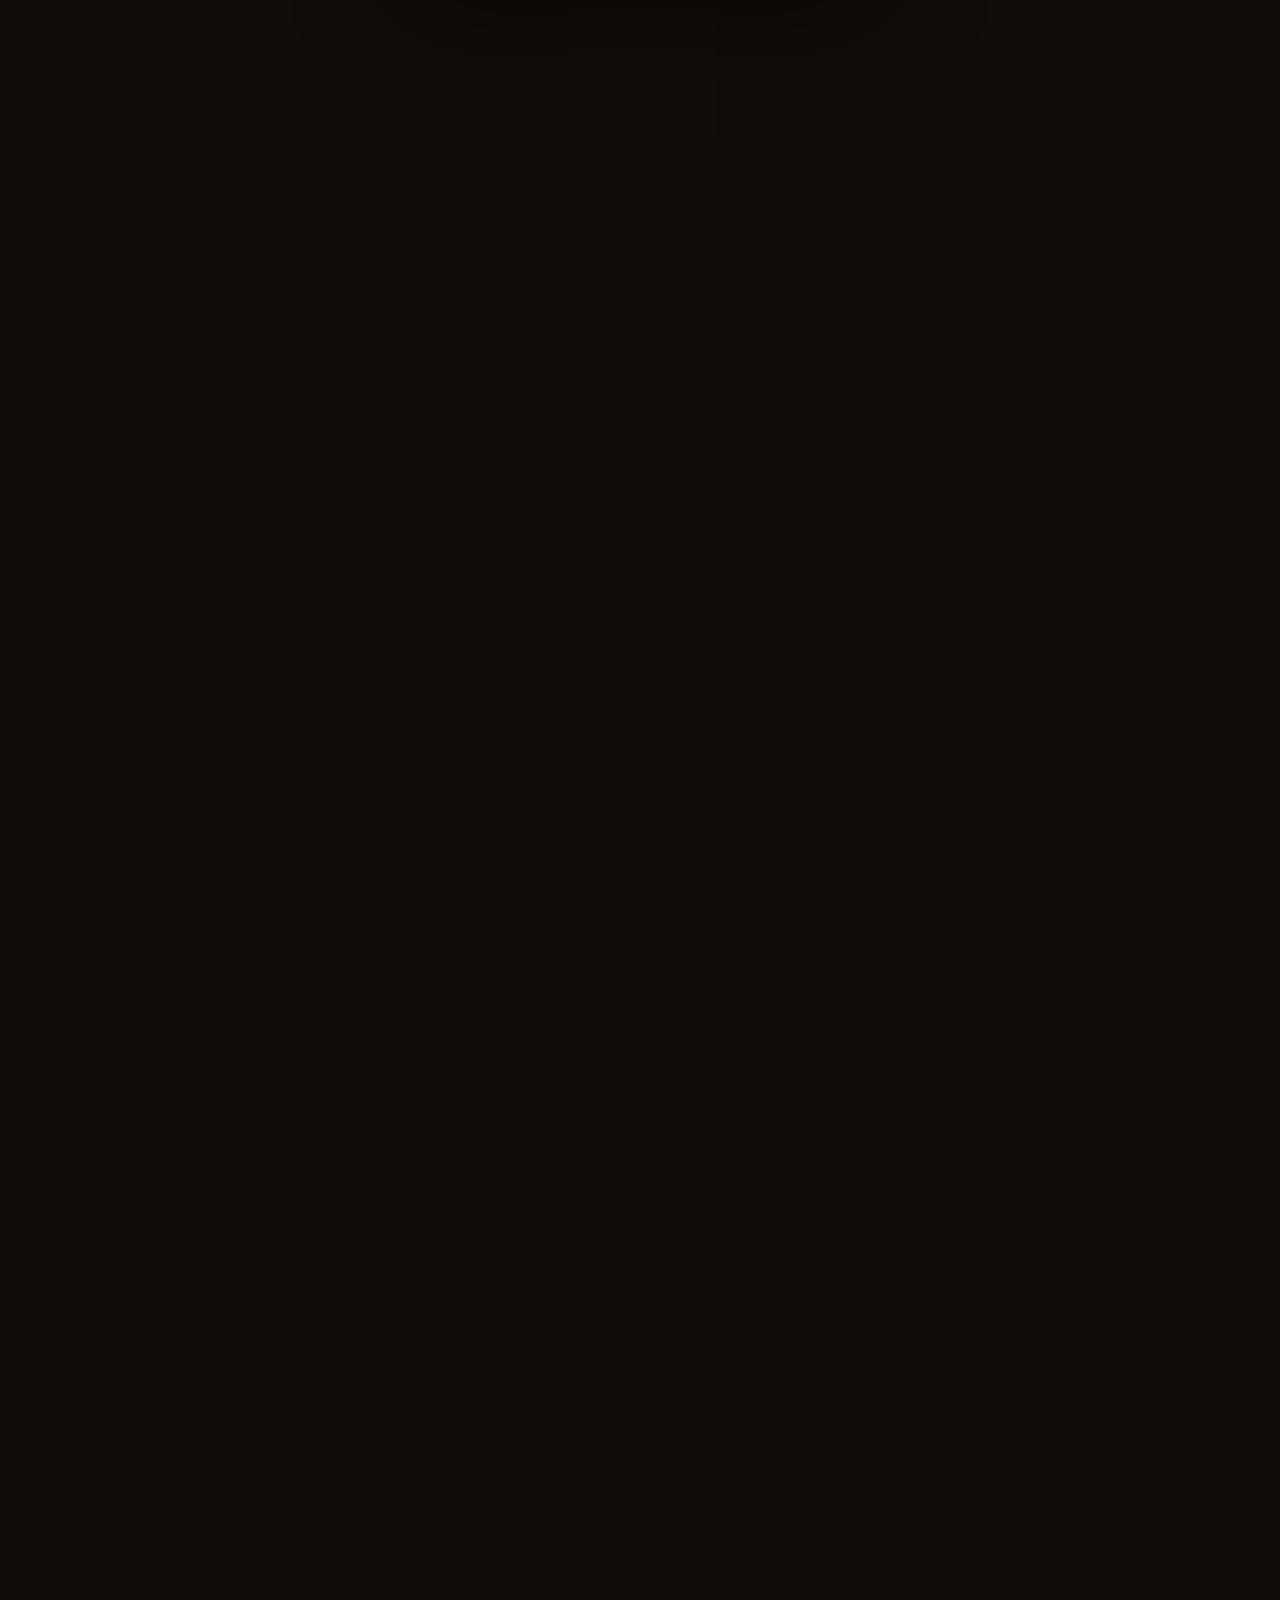
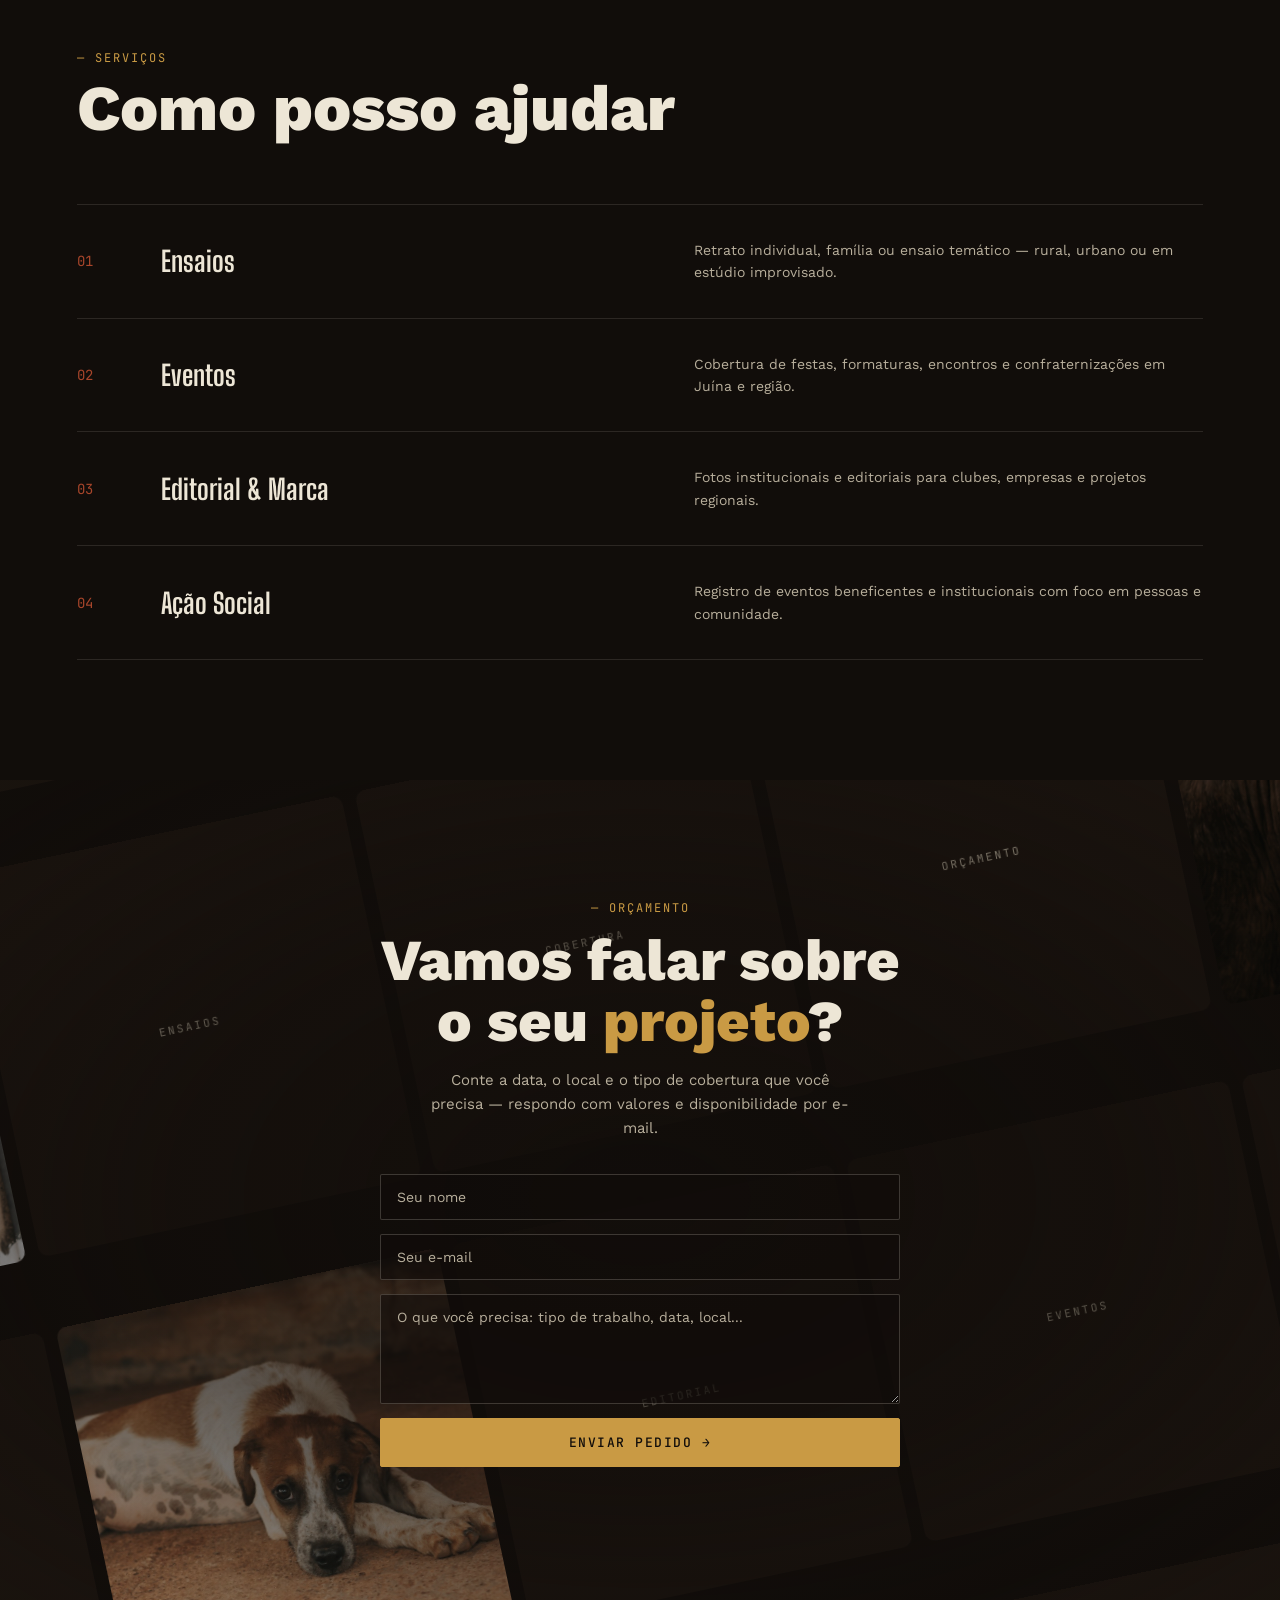
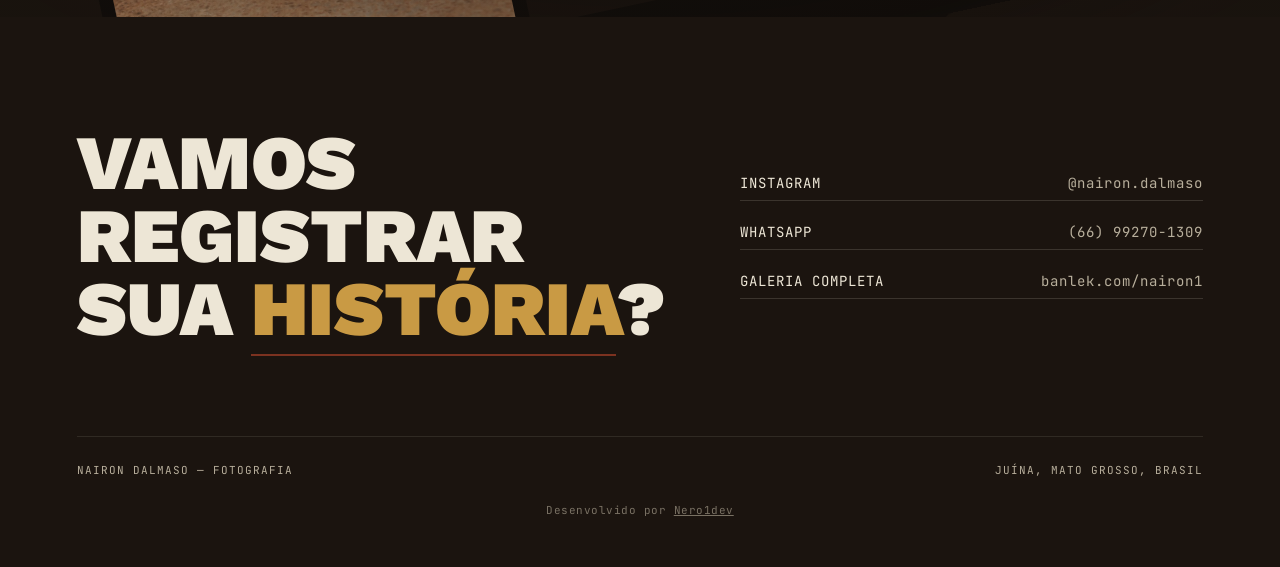
==== commit 115cd4d5: "Add scroll progress bar at top of page Claude-Session: https://claude.ai/code/session_01ThZKLNwdDPrX" ====
--- a/index.html
+++ b/index.html
@@ -80,6 +80,7 @@
 </head>
 <body>
 <div class="grain"></div>
+<div class="scroll-progress" id="scrollProgress" aria-hidden="true"></div>
 
 <!-- CABEÇALHO FIXO: seu nome + localização, some ao rolar por cima do texto -->
 <header>
--- a/style.css
+++ b/style.css
@@ -30,6 +30,15 @@
   .grain{
     position:fixed;inset:0;pointer-events:none;z-index:50;opacity:0.05;mix-blend-mode:overlay;
     background-image:url("data:image/svg+xml,%3Csvg xmlns='http://www.w3.org/2000/svg' width='120' height='120'%3E%3Cfilter id='n'%3E%3CfeTurbulence type='fractalNoise' baseFrequency='0.9' numOctaves='2' stitchTiles='stitch'/%3E%3C/filter%3E%3Crect width='100%25' height='100%25' filter='url(%23n)'/%3E%3C/svg%3E");
+  }
+
+  /* BARRA DE PROGRESSO: linha fina fixa no topo que preenche da esquerda pra direita
+     conforme a página é rolada (ver updateScrollProgress no script.js) */
+  .scroll-progress{
+    position:fixed;top:0;left:0;right:0;height:3px;z-index:60;
+    background:var(--gold);
+    transform:scaleX(0);transform-origin:left;
+    will-change:transform;
   }
 
   header{
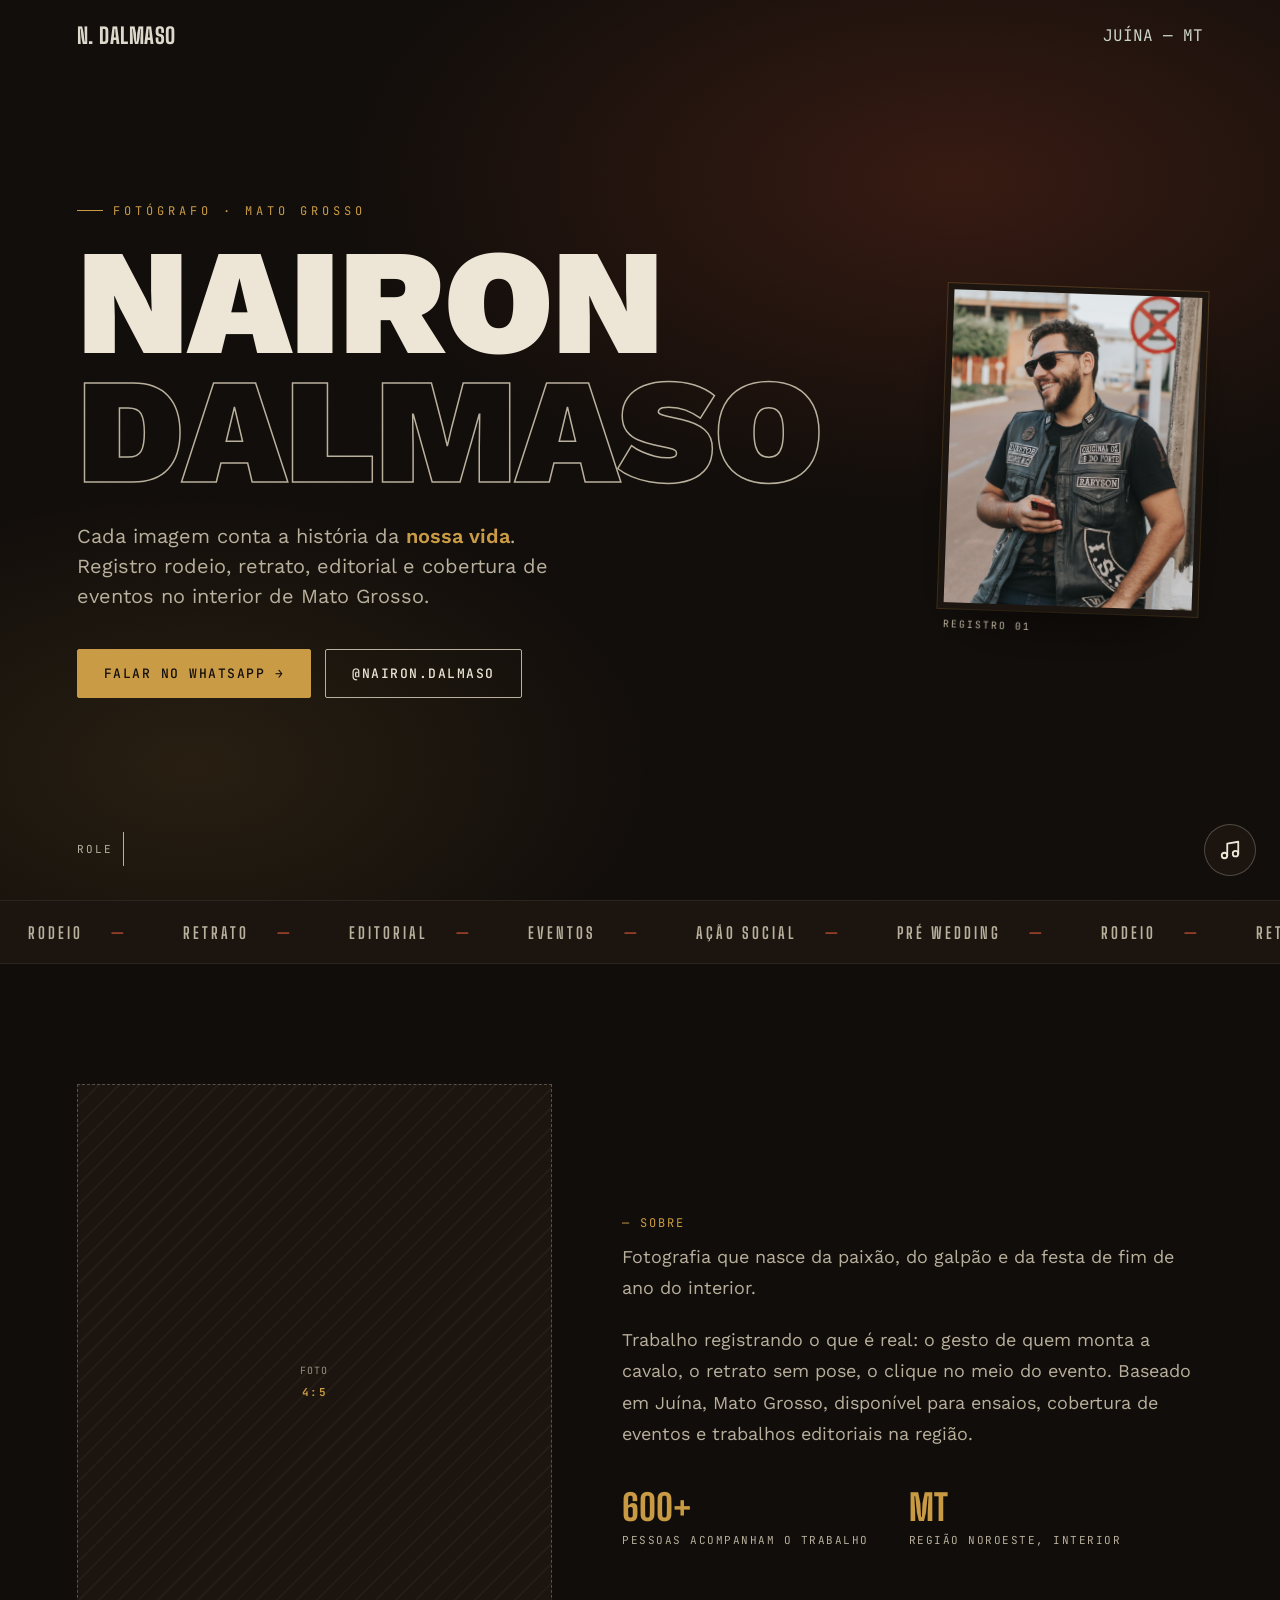
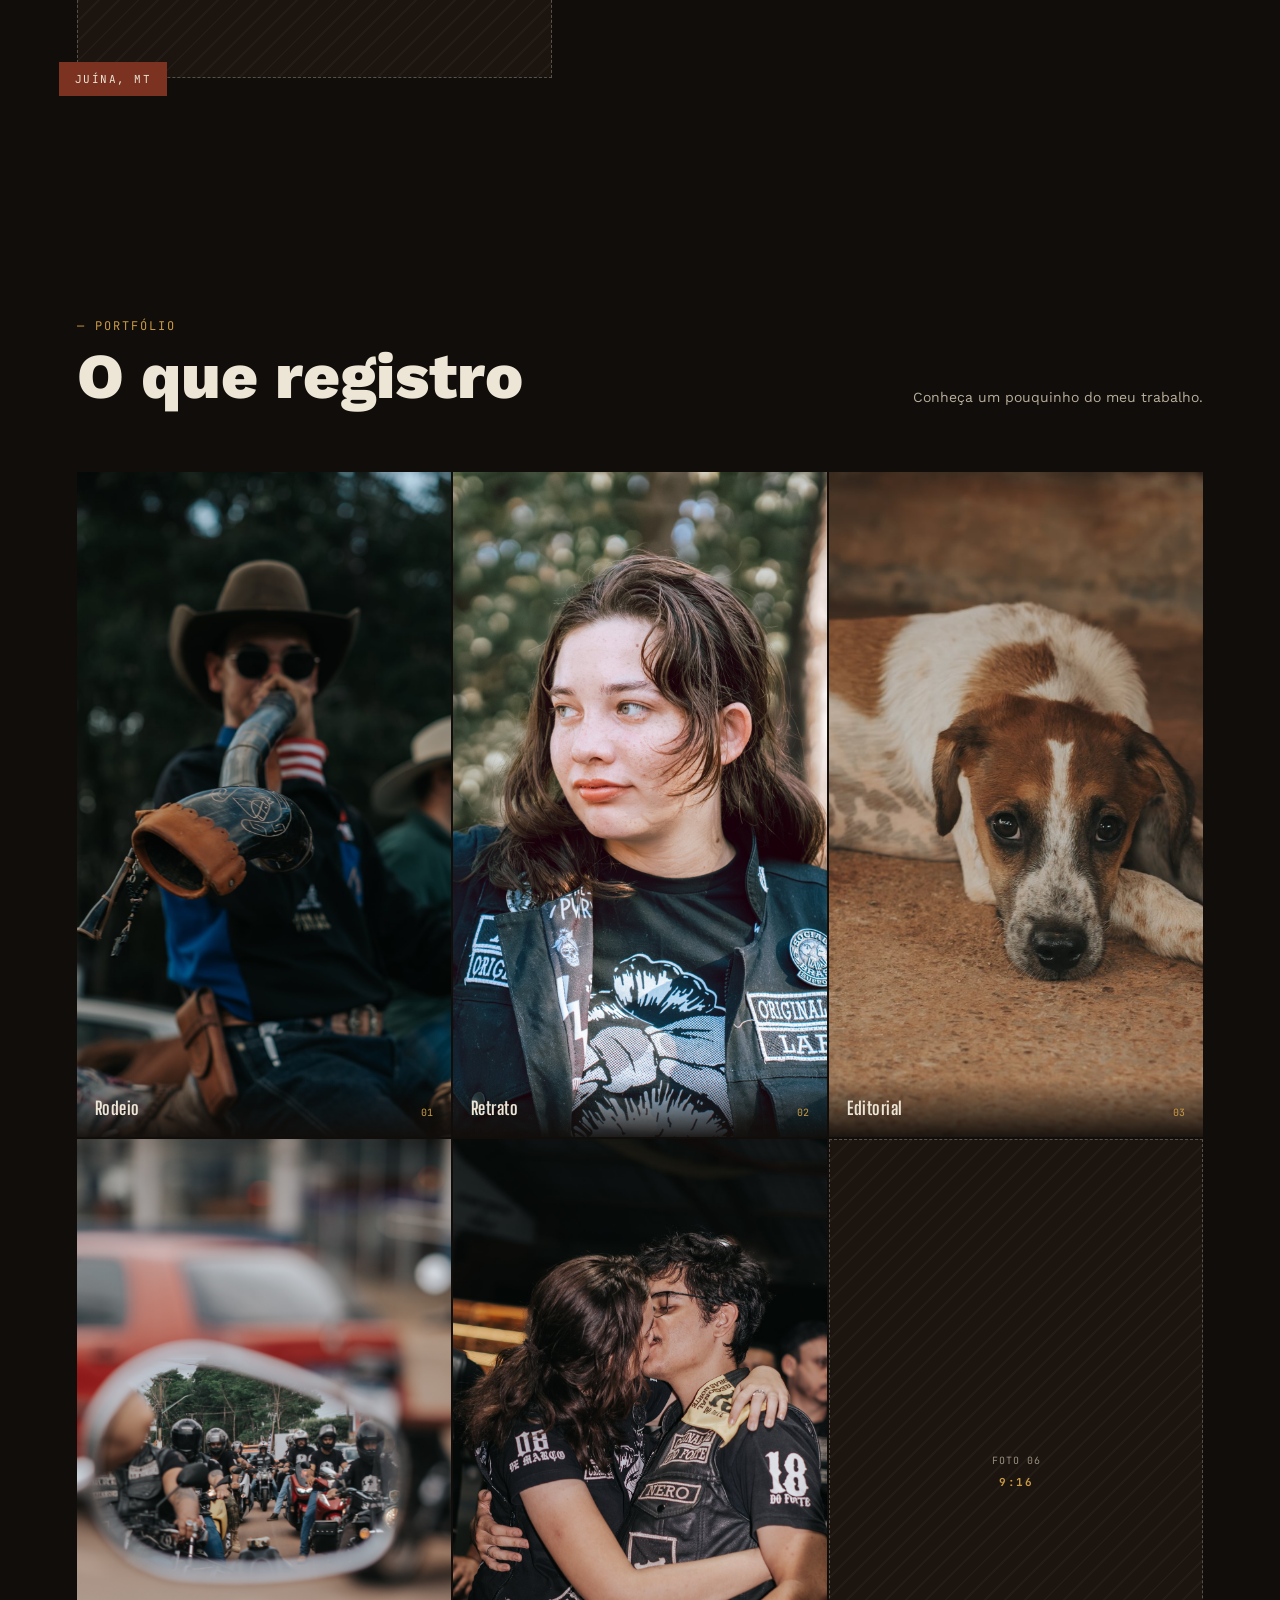
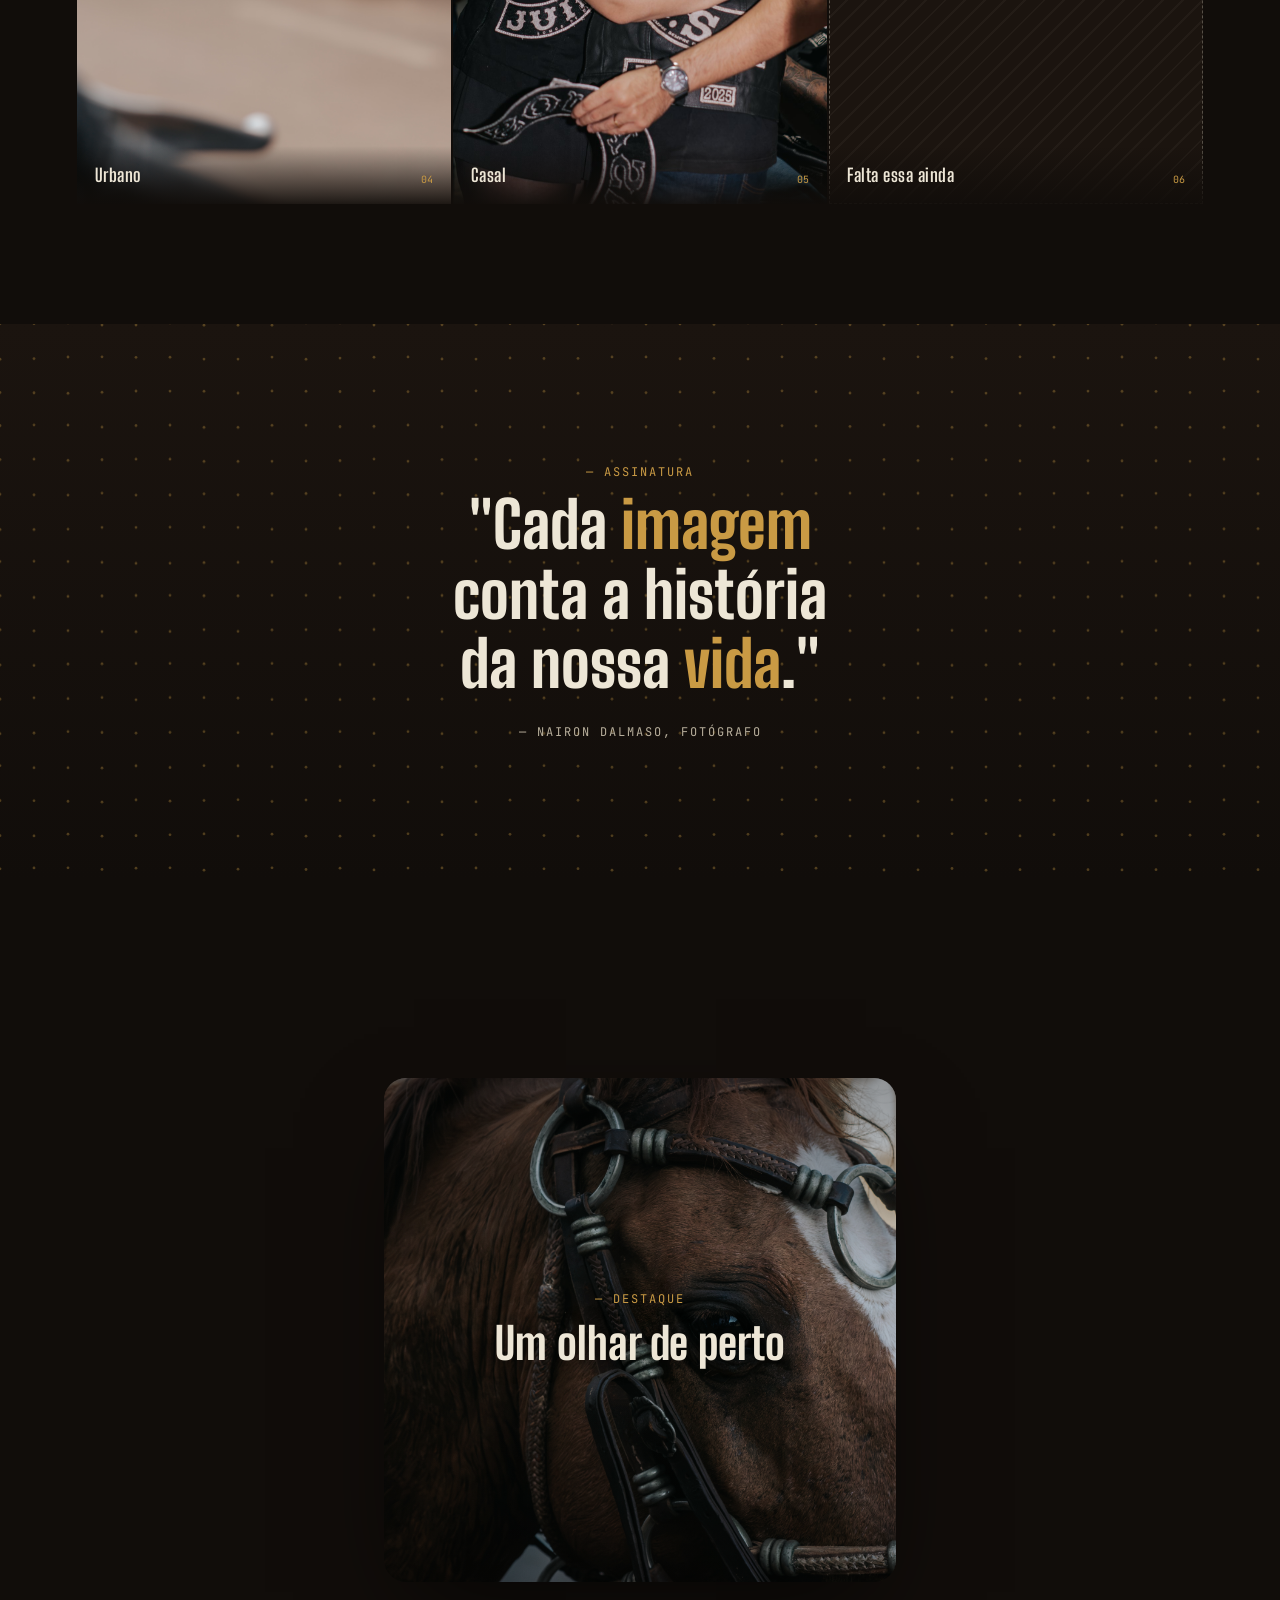
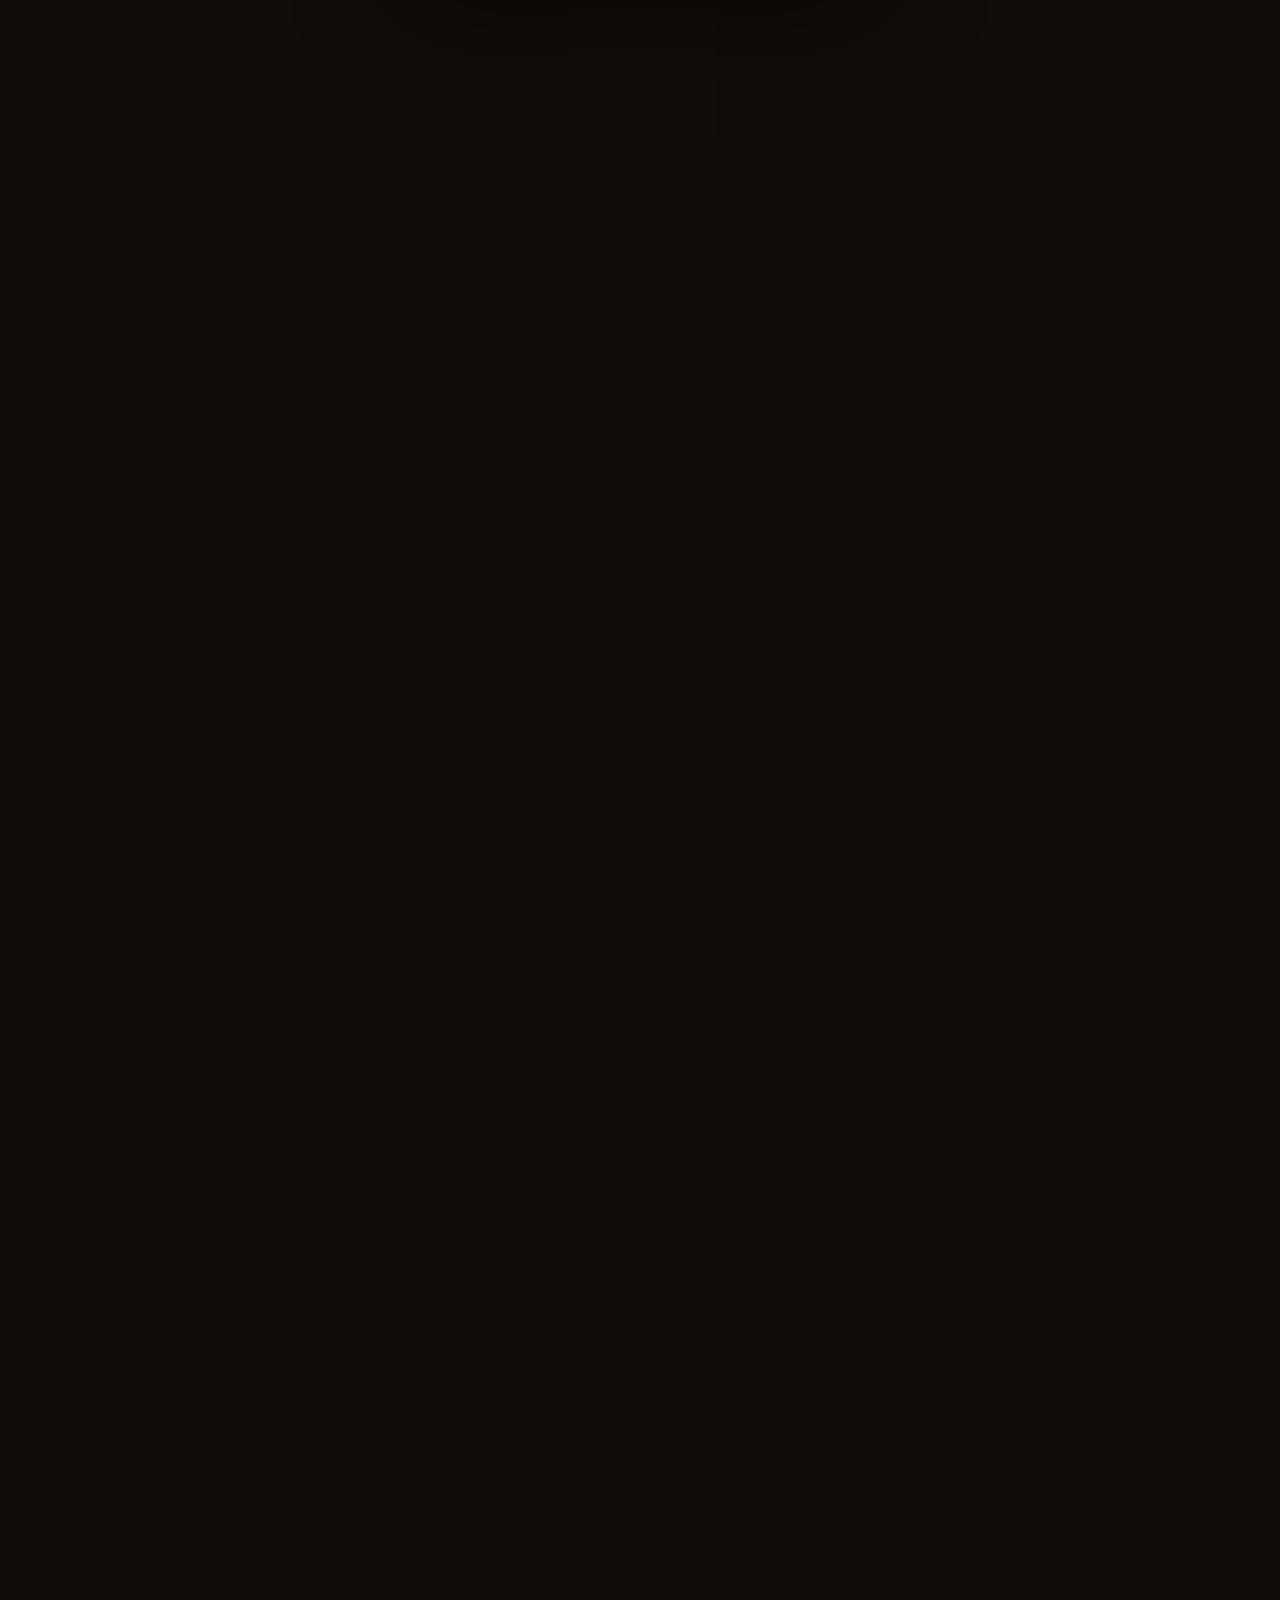
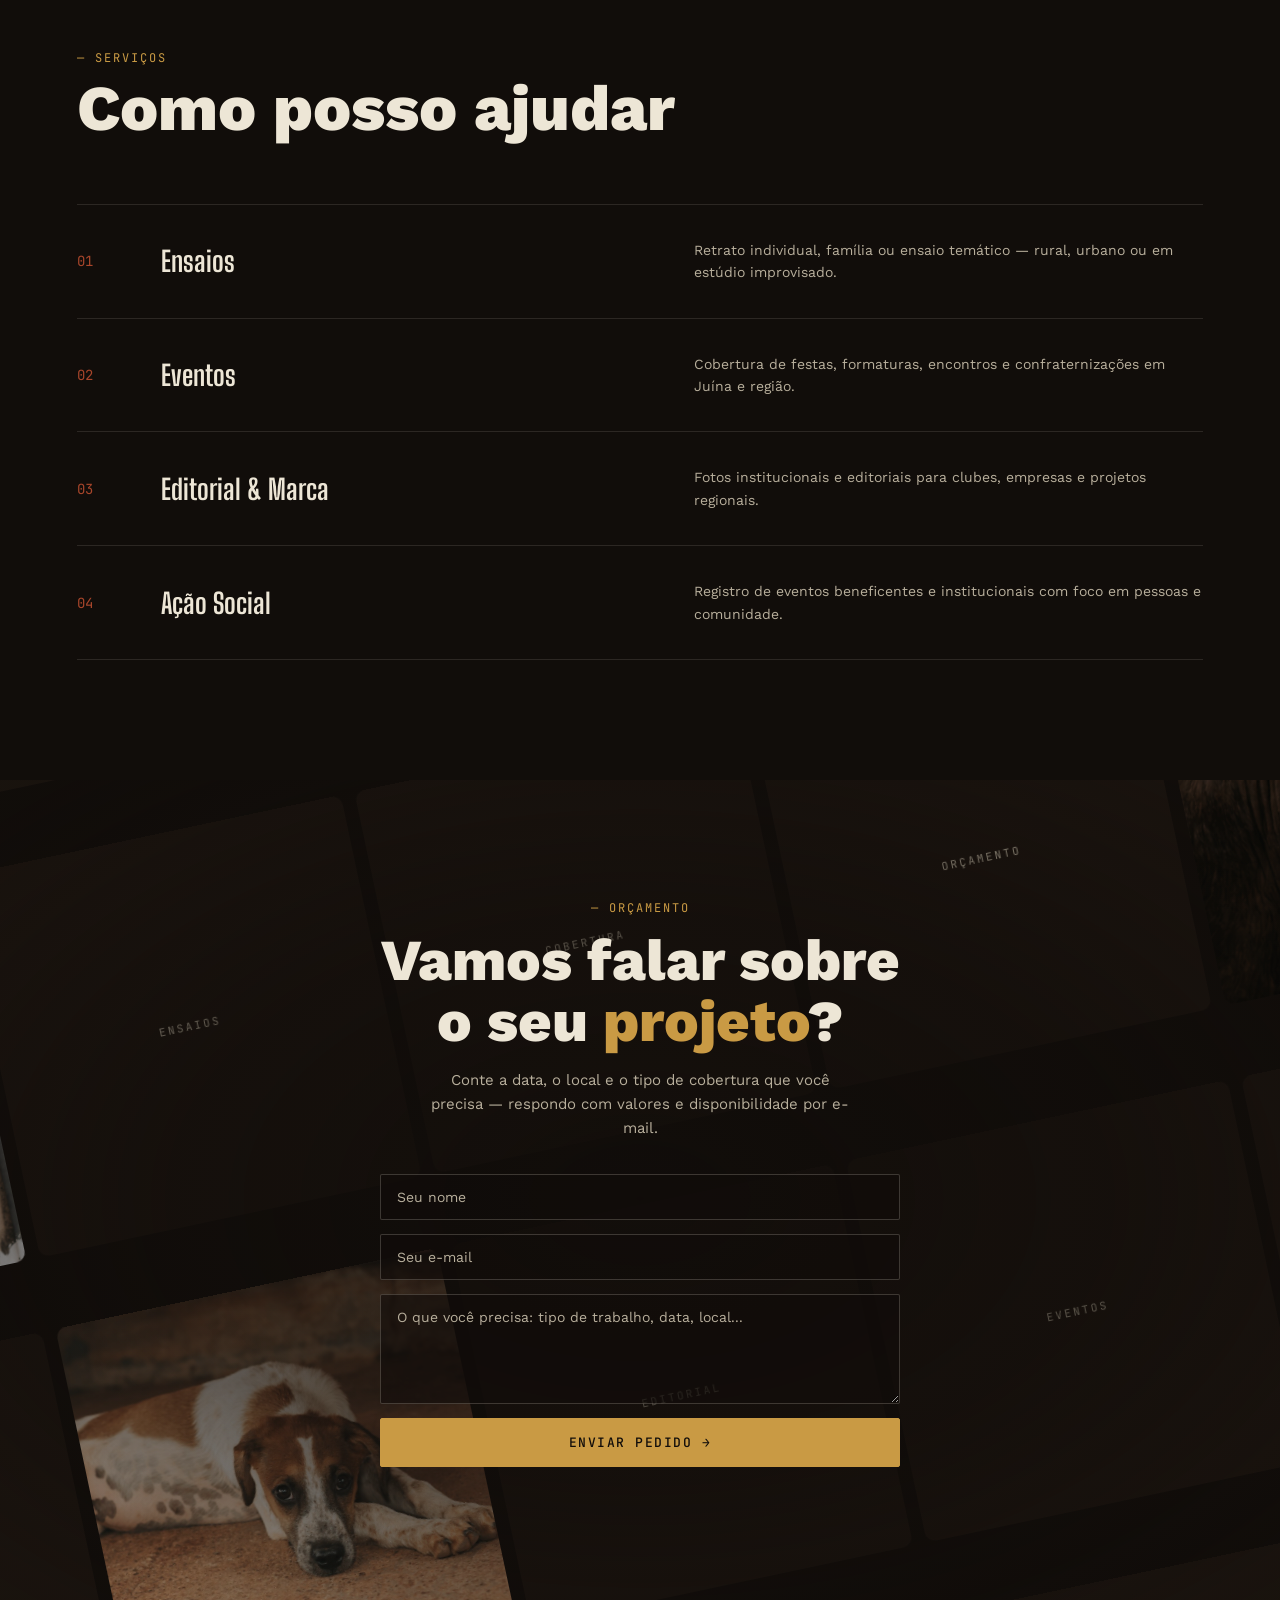
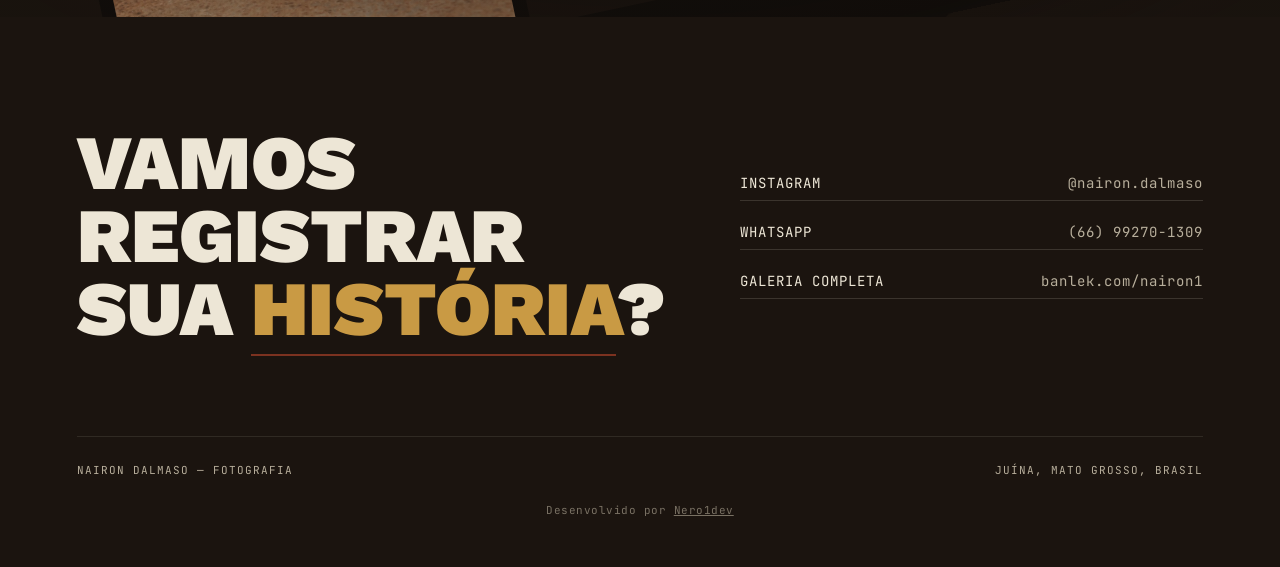
==== commit 1fc299ff: "Swap urbano portfolio photo for a better shot Claude-Session: https://claude.ai/code/session_01ThZKL" ====
--- a/index.html
+++ b/index.html
@@ -163,7 +163,7 @@
     <!-- foto 3 -->
     <div class="cell"><img src="img/DSC6428.jpg" alt="Cachorro deitado no chão olhando para a câmera" width="2000" height="1125" loading="lazy"><div class="label"><b>Editorial</b><span>03</span></div></div>
     <!-- foto 4 -->
-    <div class="cell"><img src="img/DSC02504.jpg" alt="Motocicleta estacionada em calçada de pedras à sombra de uma árvore" width="1125" height="2000" loading="lazy"><div class="label"><b>Urbano</b><span>04</span></div></div>
+    <div class="cell"><img src="img/DSC09369.jpg" alt="Grupo de motociclistas refletido no retrovisor de uma moto" width="3376" height="6000" loading="lazy"><div class="label"><b>Urbano</b><span>04</span></div></div>
     <!-- foto 5 -->
     <div class="cell"><img src="img/DSC07061.jpg" alt="Casal se beijando vestindo jaquetas de motoclube" width="1125" height="2000" loading="lazy"><div class="label"><b>Casal</b><span>05</span></div></div>
     <!-- foto 6 -->
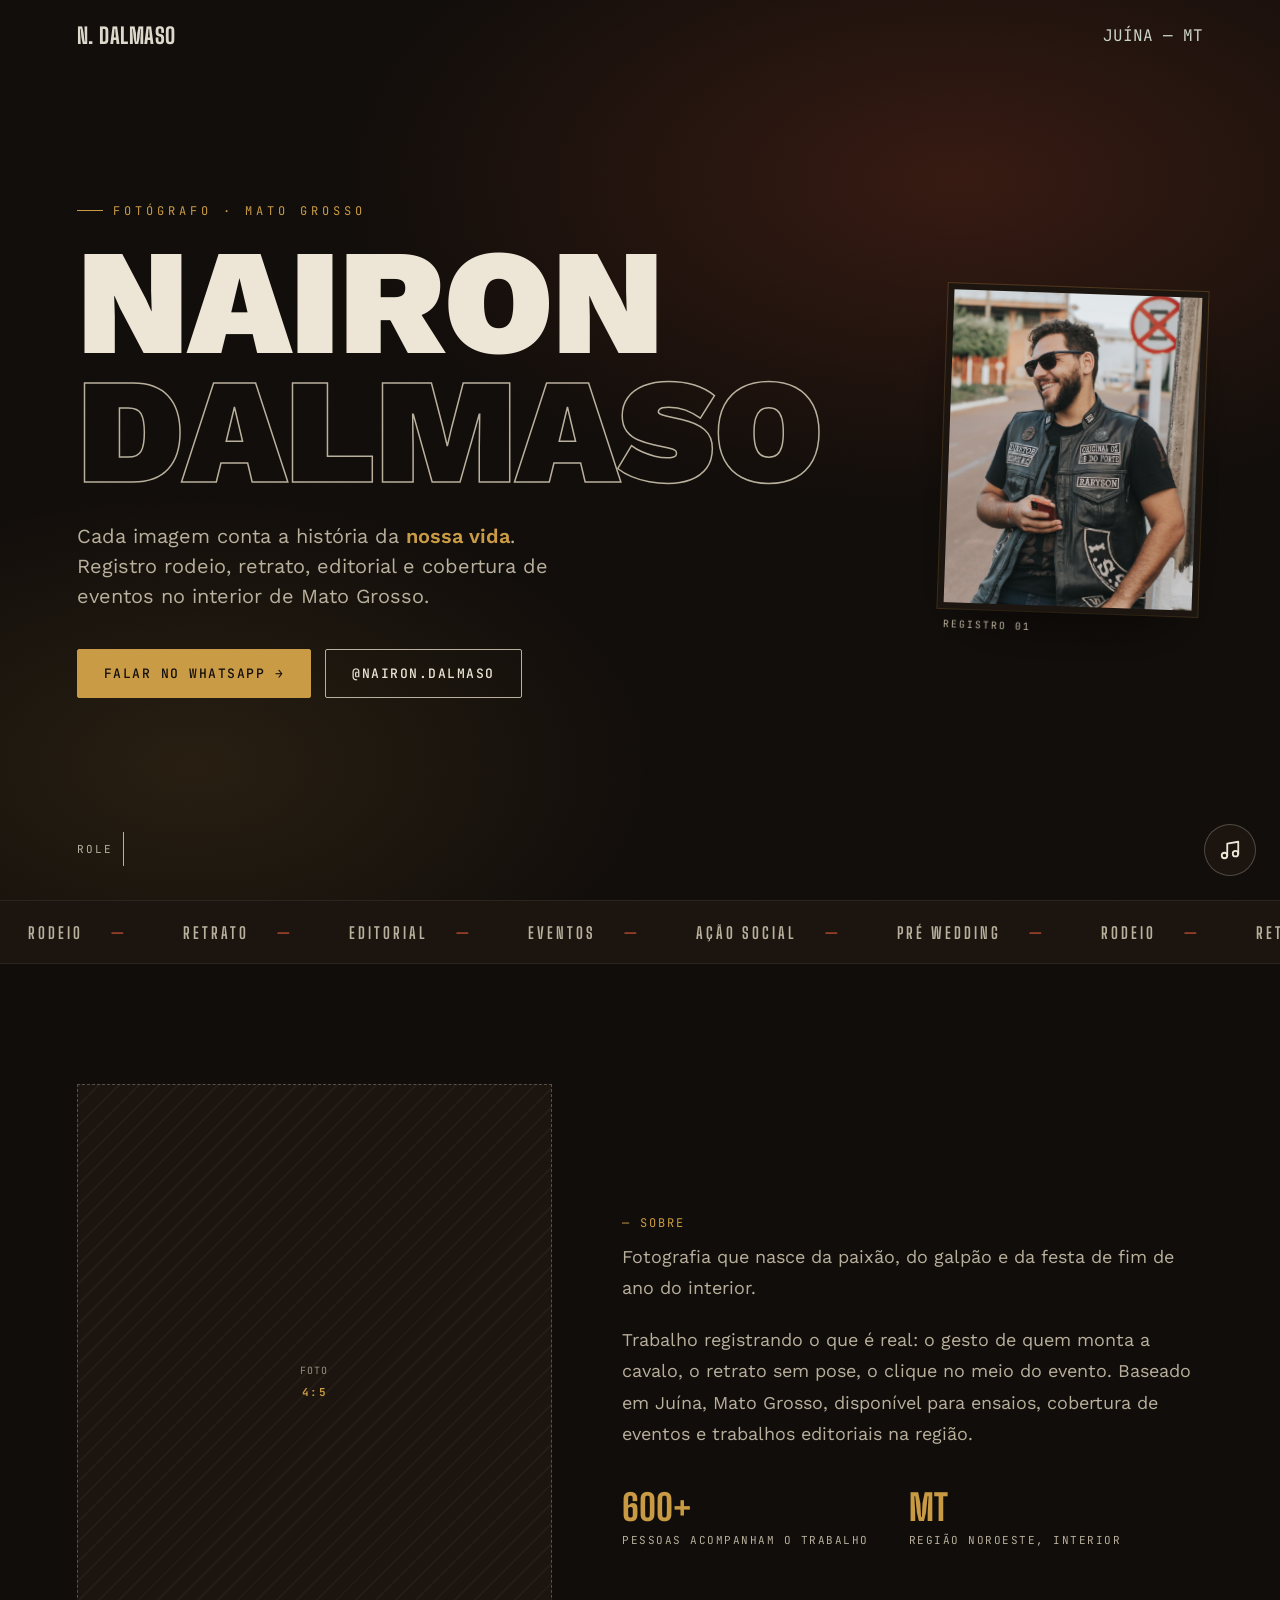
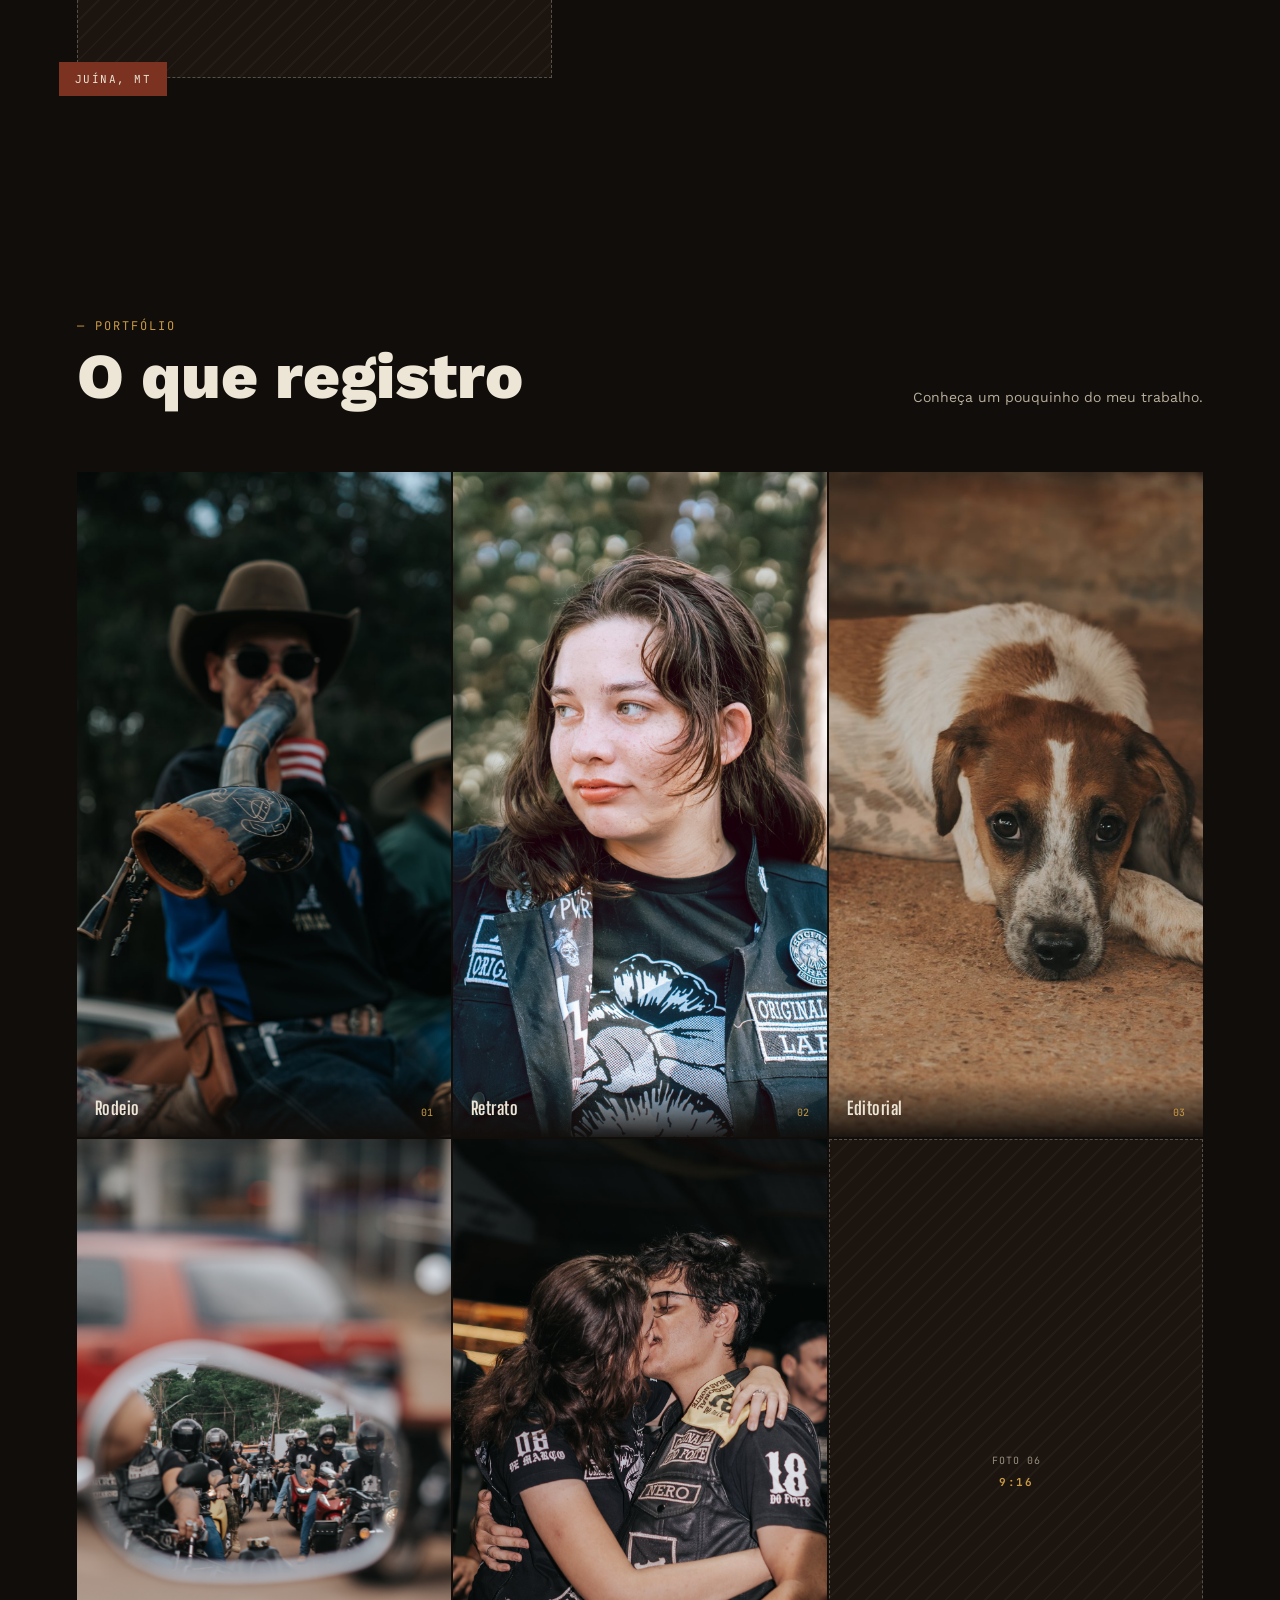
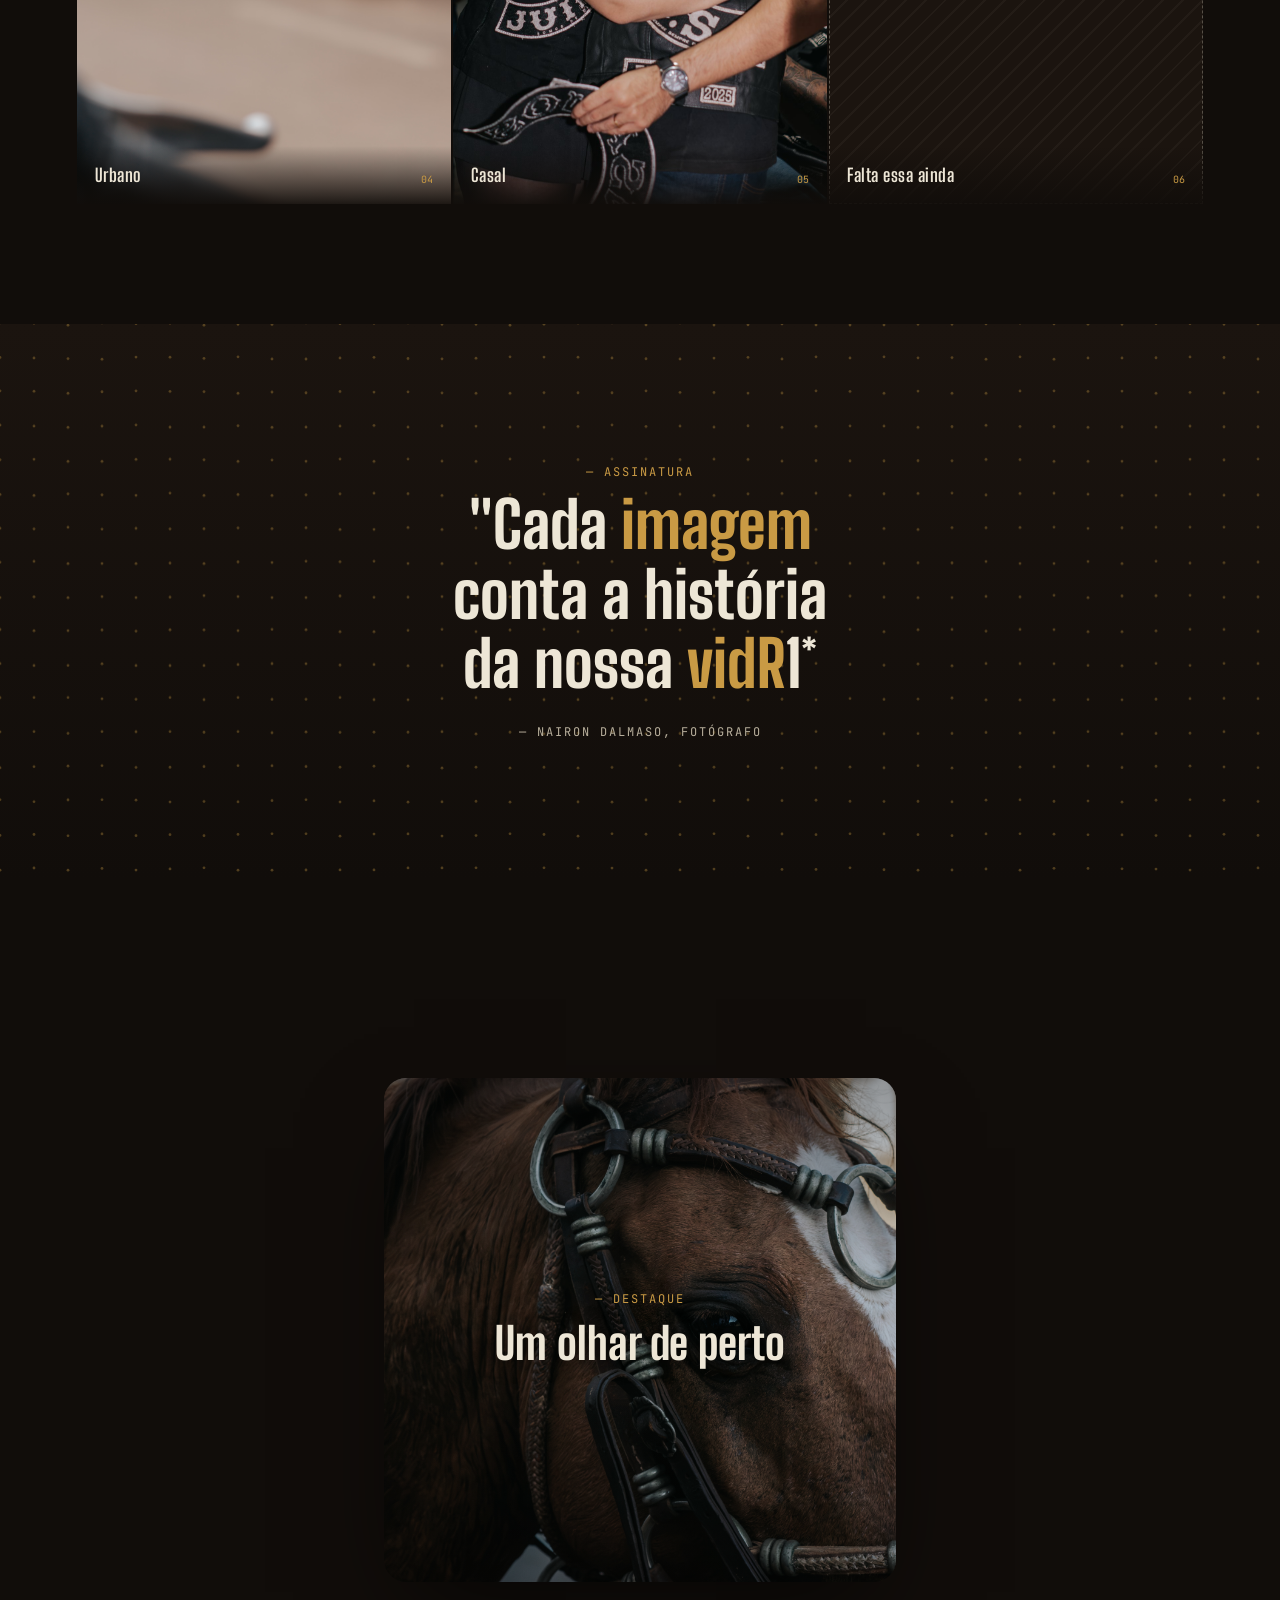
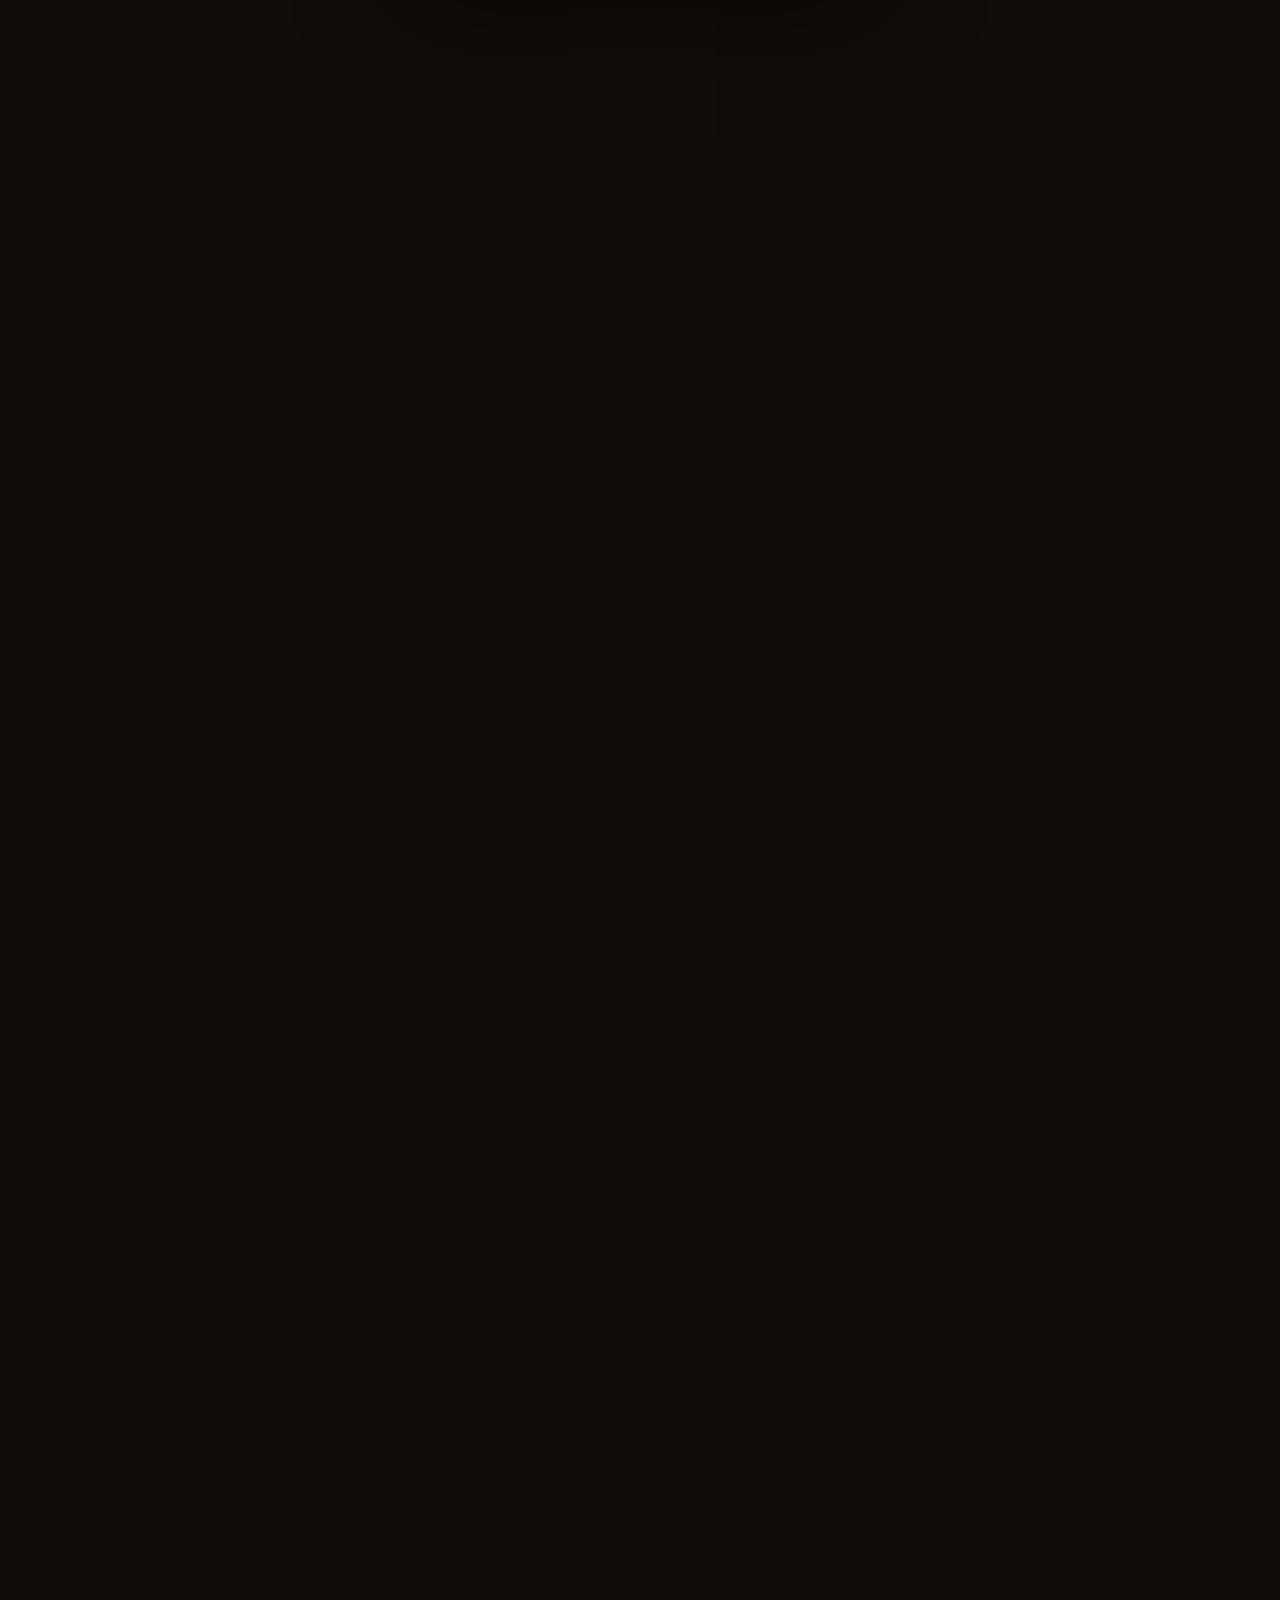
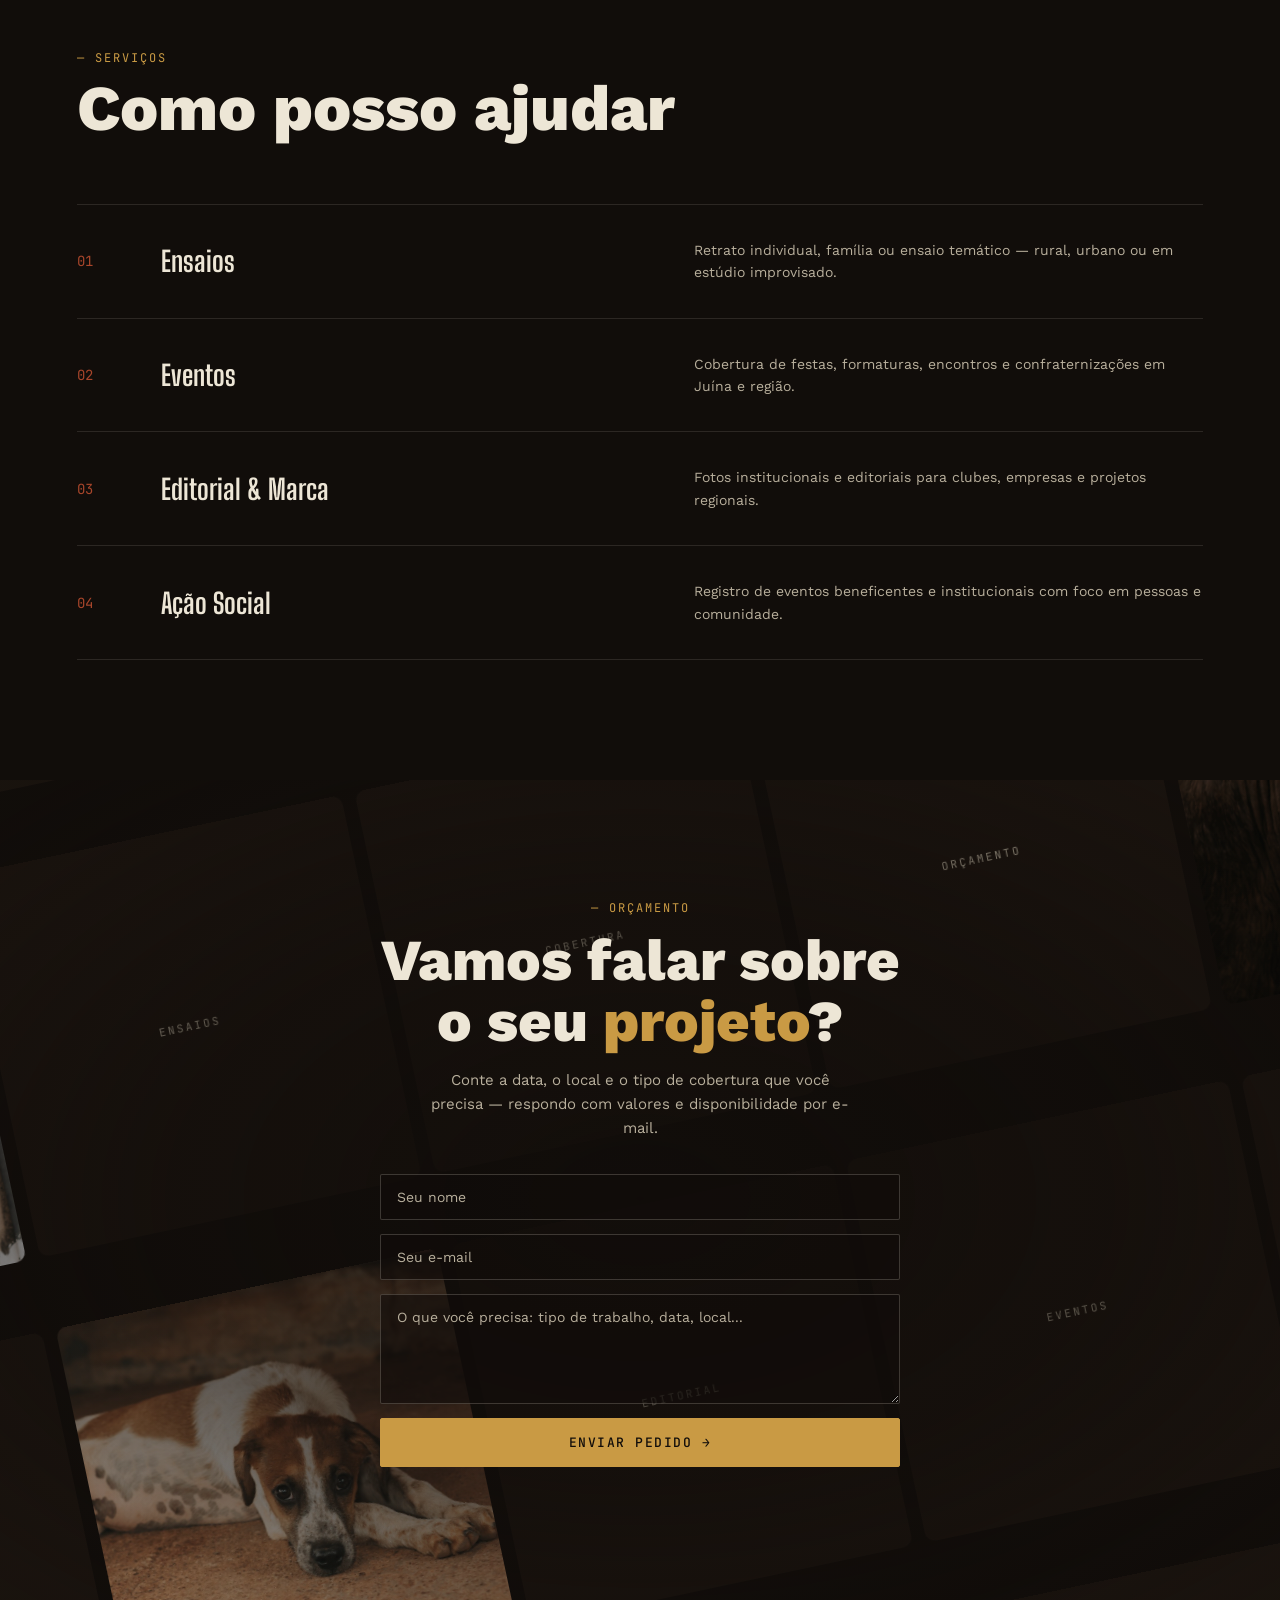
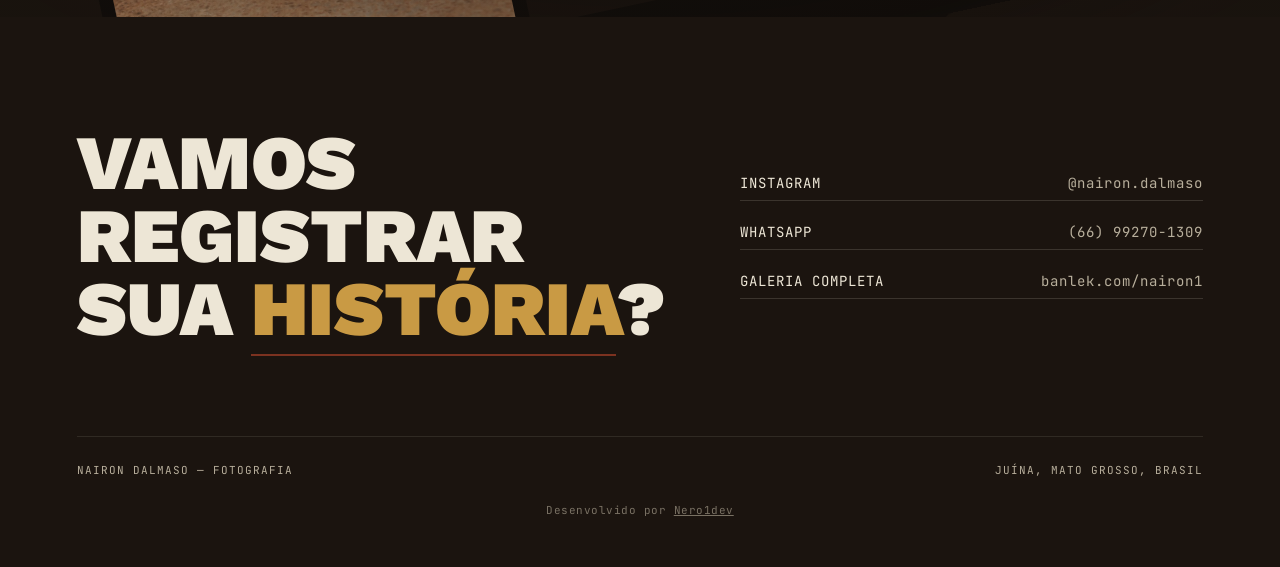
==== commit f7f3f0aa: "Redesign favicon to match site palette Replace the generic stock camera icon with a minimal line-art" ====
--- a/index.html
+++ b/index.html
@@ -73,7 +73,9 @@
 </script>
 <link rel="icon" href="favicon.ico" sizes="any">
 <link rel="icon" type="image/png" sizes="96x96" href="favicon-96.png">
+<link rel="icon" type="image/png" sizes="192x192" href="favicon-192.png">
 <link rel="icon" type="image/svg+xml" href="camera.svg">
+<link rel="apple-touch-icon" href="apple-touch-icon.png">
 <link rel="preconnect" href="https://fonts.googleapis.com">
 <link href="https://fonts.googleapis.com/css2?family=Big+Shoulders+Display:wght@600;800;900&family=Work+Sans:wght@400;500;600&family=JetBrains+Mono:wght@400;500&display=swap" rel="stylesheet">
 <link rel="stylesheet" href="style.css">
